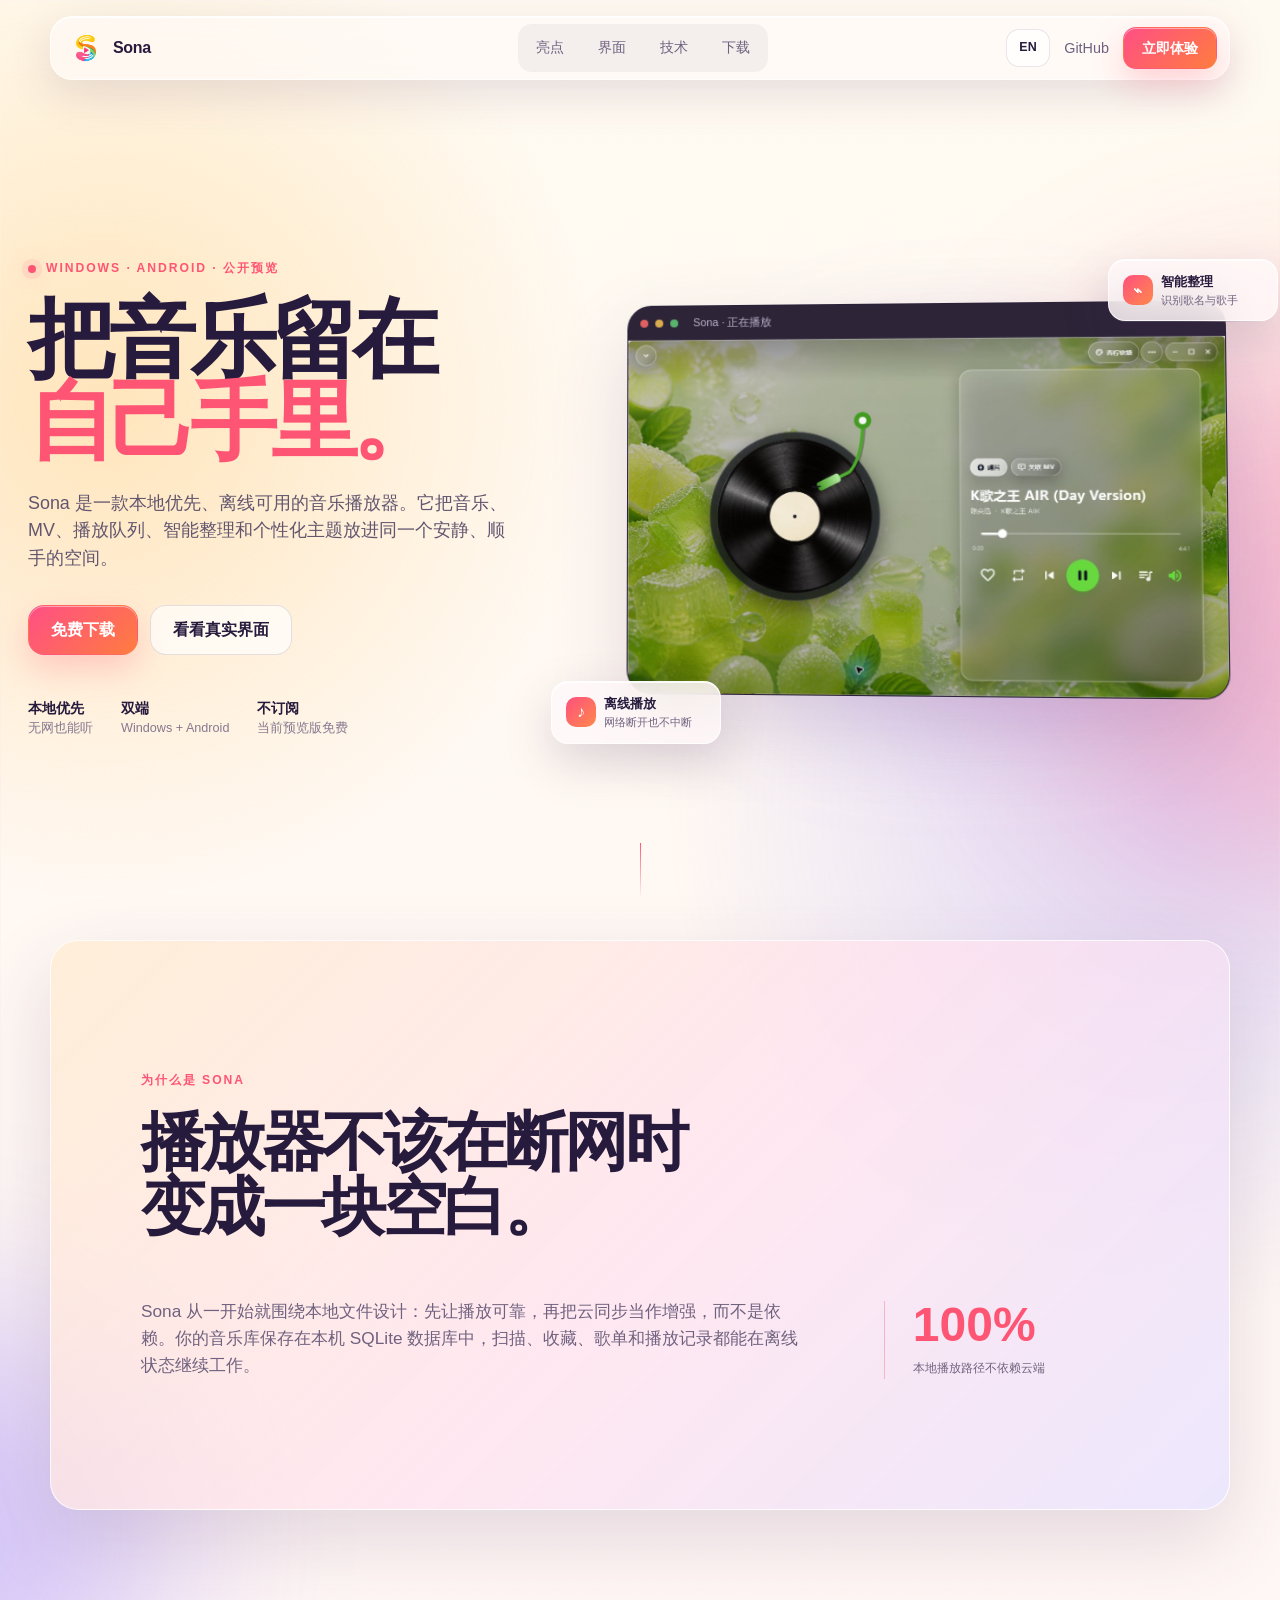
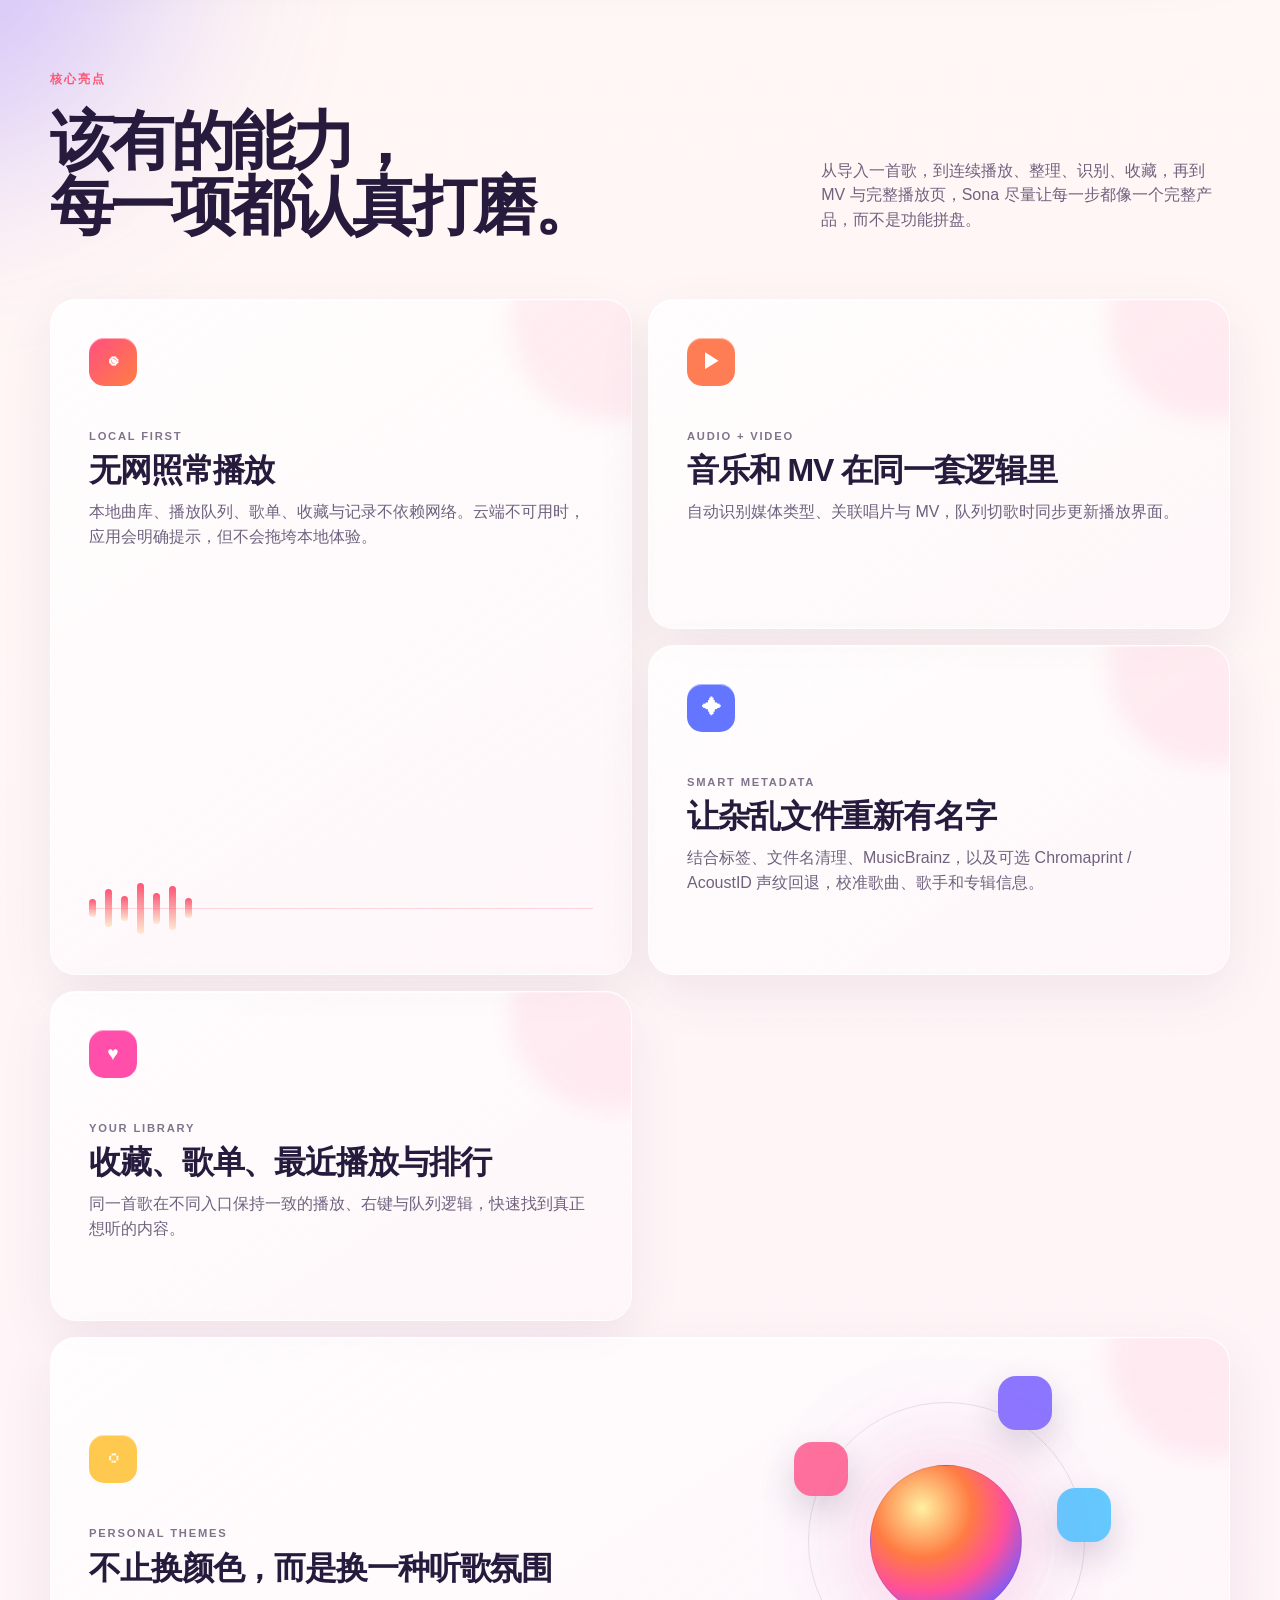
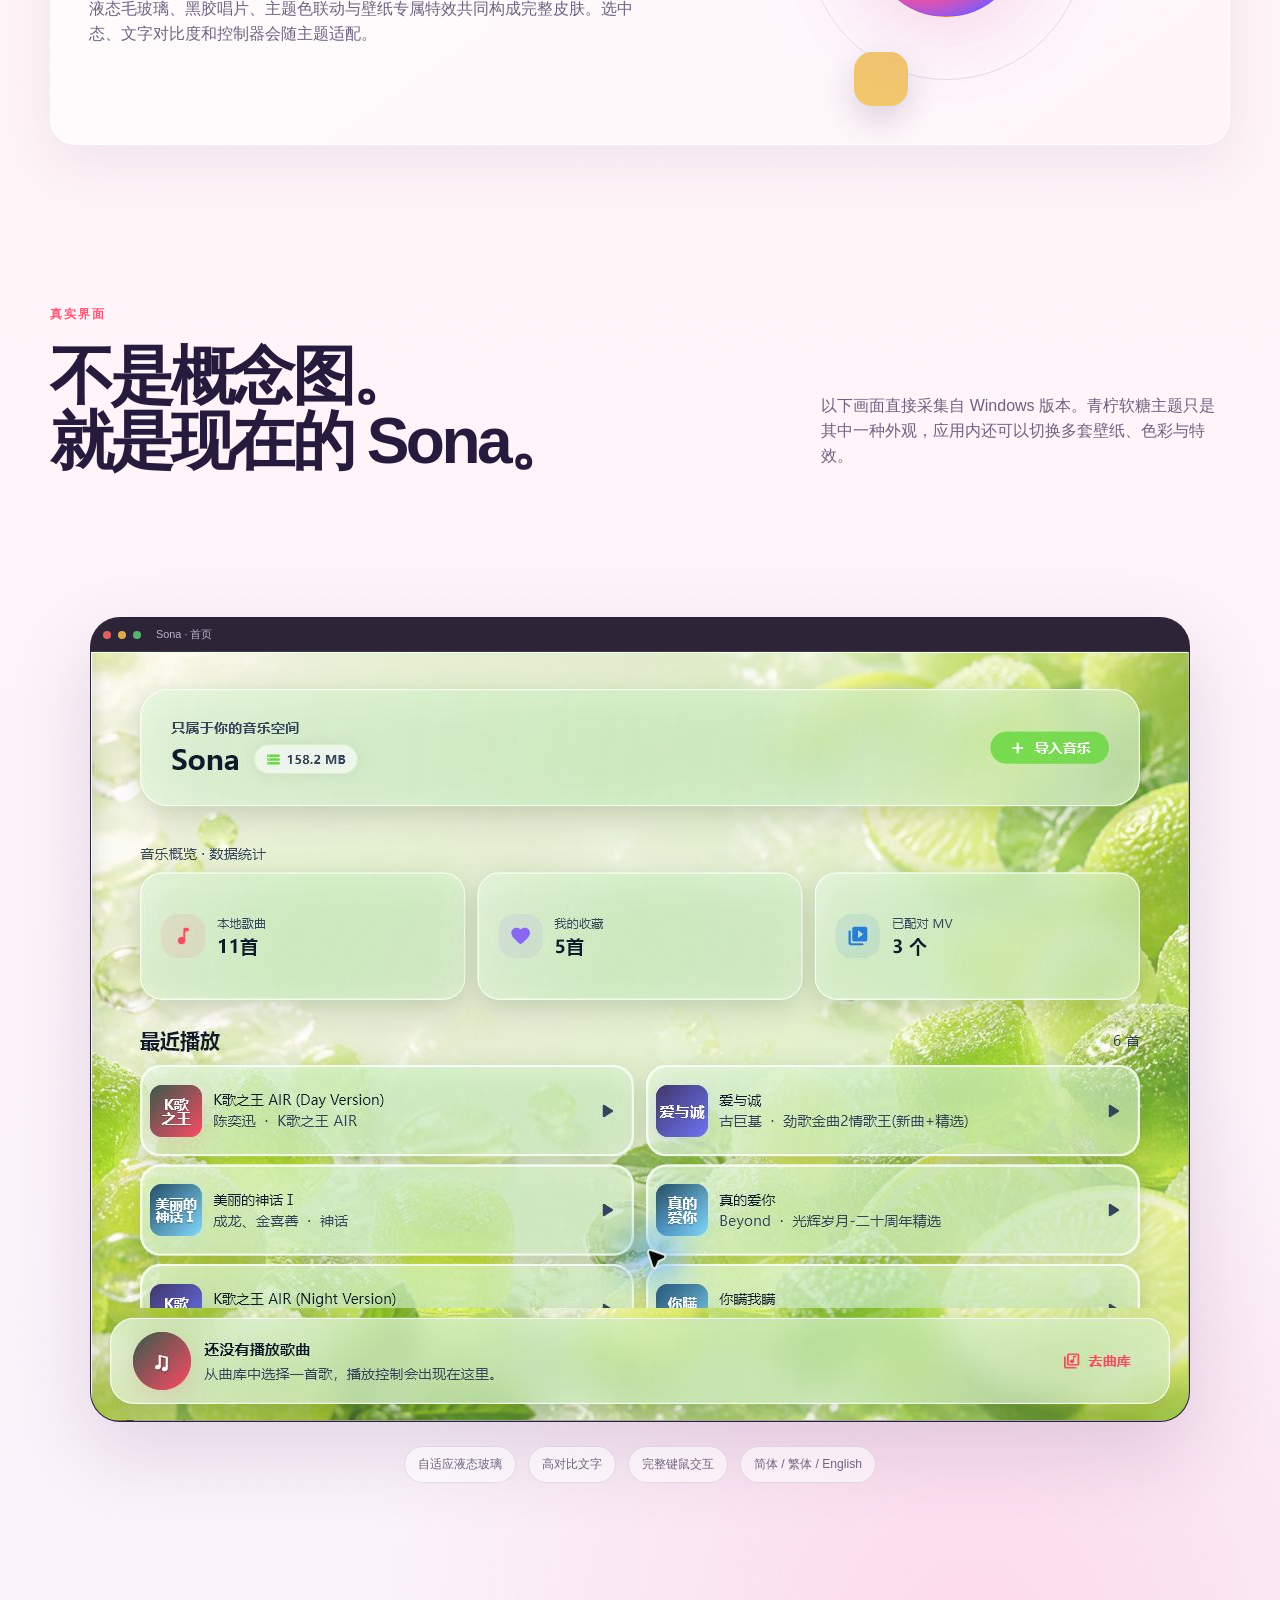
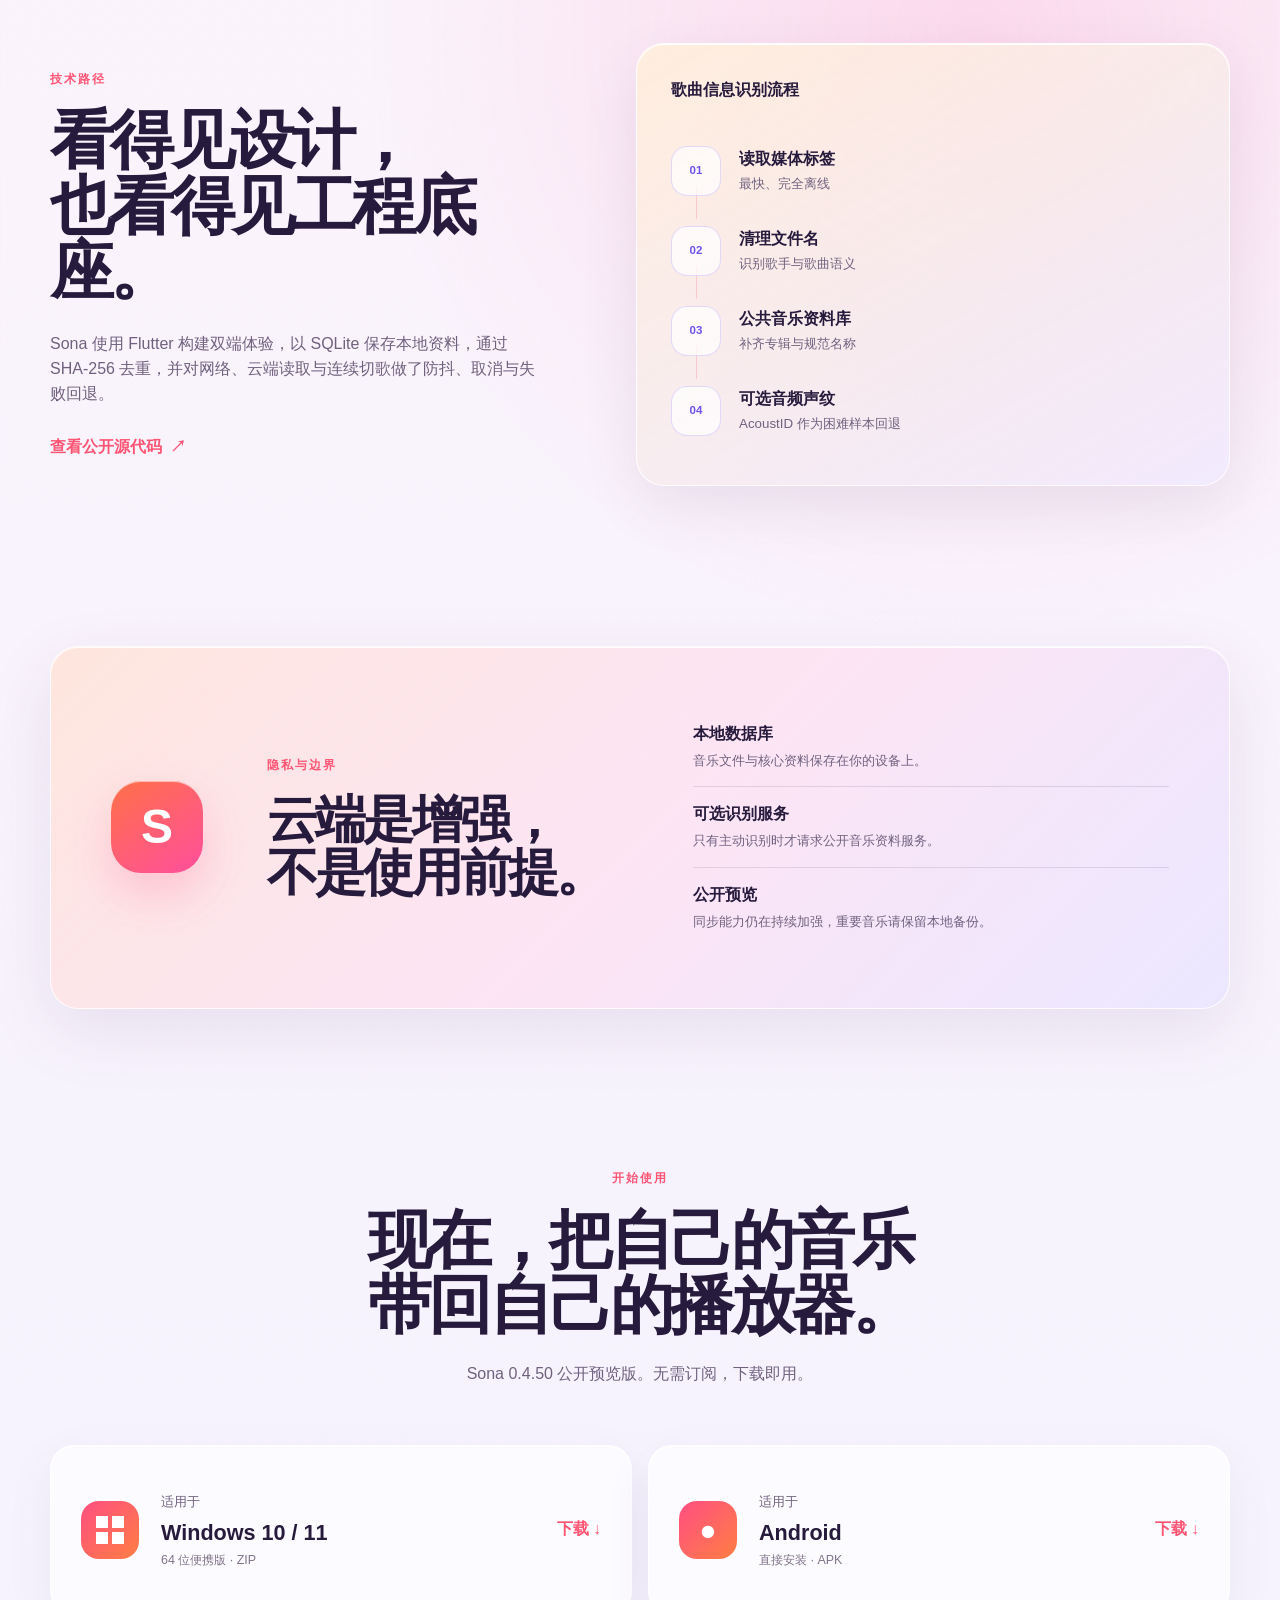
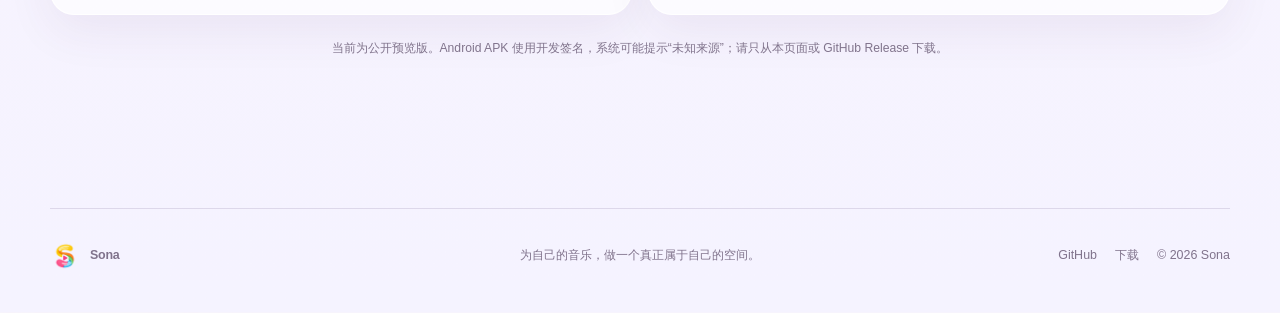
==== docs/index.html @ 79149ba0 "Add localized website screenshots" ====
<!doctype html>
<html lang="zh-CN">
<head>
  <meta charset="utf-8">
  <meta name="viewport" content="width=device-width, initial-scale=1">
  <meta name="theme-color" content="#fff7ee">
  <meta name="description" content="Sona 是一款本地优先、离线可用的 Windows 与 Android 音乐播放器，支持 MV、智能元数据整理、液态玻璃主题与跨设备同步基础。">
  <meta property="og:title" content="Sona — 把音乐留在自己手里">
  <meta property="og:description" content="本地优先、离线可用，兼顾音乐、MV、智能整理与个性化主题。">
  <meta property="og:type" content="website">
  <meta property="og:image" content="site/assets/og-background.png">
  <meta name="twitter:card" content="summary_large_image">
  <title>Sona — 本地优先的音乐播放器</title>
  <link rel="icon" href="site/assets/sona-mark.png">
  <link rel="stylesheet" href="site/styles.css?v=0.4.50.3">
</head>
<body>
  <a class="skip-link" href="#main">跳到正文</a>
  <div class="ambient ambient-one" aria-hidden="true"></div>
  <div class="ambient ambient-two" aria-hidden="true"></div>

  <header class="site-header" data-header>
    <a class="brand" href="#top" aria-label="Sona 首页">
      <img src="site/assets/sona-mark.png" alt="" width="34" height="34">
      <span>Sona</span>
    </a>
    <nav class="desktop-nav" aria-label="主导航">
      <a href="#features">亮点</a>
      <a href="#experience">界面</a>
      <a href="#technology">技术</a>
      <a href="#download">下载</a>
    </nav>
    <div class="header-actions">
      <button class="language-toggle" type="button" data-language-toggle aria-label="Switch to English" title="Switch to English">EN</button>
      <a class="text-link" href="https://github.com/Owl-Lee/Sona-Player" target="_blank" rel="noreferrer">GitHub</a>
      <a class="button button-small button-primary" href="#download">立即体验</a>
    </div>
  </header>

  <main id="main">
    <section class="hero" id="top">
      <div class="hero-copy reveal">
        <p class="eyebrow"><span></span> Windows · Android · 公开预览</p>
        <h1>把音乐留在<br><em>自己手里。</em></h1>
        <p class="hero-lead">Sona 是一款本地优先、离线可用的音乐播放器。它把音乐、MV、播放队列、智能整理和个性化主题放进同一个安静、顺手的空间。</p>
        <div class="hero-actions">
          <a class="button button-primary" href="#download">免费下载</a>
          <a class="button button-ghost" href="#experience">看看真实界面</a>
        </div>
        <div class="hero-proof" aria-label="产品特性摘要">
          <span><b>本地优先</b> 无网也能听</span>
          <span><b>双端</b> Windows + Android</span>
          <span><b>不订阅</b> 当前预览版免费</span>
        </div>
      </div>

      <div class="hero-visual reveal" data-delay="1">
        <div class="hero-glow" aria-hidden="true"></div>
        <figure class="app-frame app-frame-hero">
          <div class="window-bar" aria-hidden="true">
            <span class="traffic red"></span><span class="traffic amber"></span><span class="traffic green"></span>
            <span class="window-title">Sona · 正在播放</span>
          </div>
          <img data-hero-image src="site/assets/screenshots/player.png" alt="Sona 的沉浸式黑胶播放页，使用青柠软糖主题" width="1346" height="813">
        </figure>
        <div class="floating-note note-one"><span>♪</span><b>离线播放</b><small>网络断开也不中断</small></div>
        <div class="floating-note note-two"><span>⌁</span><b>智能整理</b><small>识别歌名与歌手</small></div>
      </div>
    </section>

    <section class="manifesto section-shell reveal">
      <p class="section-kicker">为什么是 Sona</p>
      <h2>播放器不该在断网时<br>变成一块空白。</h2>
      <div class="manifesto-grid">
        <p>Sona 从一开始就围绕本地文件设计：先让播放可靠，再把云同步当作增强，而不是依赖。你的音乐库保存在本机 SQLite 数据库中，扫描、收藏、歌单和播放记录都能在离线状态继续工作。</p>
        <div class="manifesto-stat"><strong>100%</strong><span>本地播放路径不依赖云端</span></div>
      </div>
    </section>

    <section class="features section-shell" id="features">
      <div class="section-heading reveal">
        <div><p class="section-kicker">核心亮点</p><h2>该有的能力，<br>每一项都认真打磨。</h2></div>
        <p>从导入一首歌，到连续播放、整理、识别、收藏，再到 MV 与完整播放页，Sona 尽量让每一步都像一个完整产品，而不是功能拼盘。</p>
      </div>
      <div class="feature-grid">
        <article class="feature-card feature-card-large reveal">
          <div class="feature-icon">◉</div>
          <p class="feature-label">LOCAL FIRST</p>
          <h3>无网照常播放</h3>
          <p>本地曲库、播放队列、歌单、收藏与记录不依赖网络。云端不可用时，应用会明确提示，但不会拖垮本地体验。</p>
          <div class="signal" aria-hidden="true"><i></i><i></i><i></i><i></i><i></i><i></i><i></i></div>
        </article>
        <article class="feature-card reveal" data-delay="1">
          <div class="feature-icon accent">▶</div>
          <p class="feature-label">AUDIO + VIDEO</p>
          <h3>音乐和 MV 在同一套逻辑里</h3>
          <p>自动识别媒体类型、关联唱片与 MV，队列切歌时同步更新播放界面。</p>
        </article>
        <article class="feature-card reveal" data-delay="2">
          <div class="feature-icon blue">✦</div>
          <p class="feature-label">SMART METADATA</p>
          <h3>让杂乱文件重新有名字</h3>
          <p>结合标签、文件名清理、MusicBrainz，以及可选 Chromaprint / AcoustID 声纹回退，校准歌曲、歌手和专辑信息。</p>
        </article>
        <article class="feature-card reveal">
          <div class="feature-icon pink">♥</div>
          <p class="feature-label">YOUR LIBRARY</p>
          <h3>收藏、歌单、最近播放与排行</h3>
          <p>同一首歌在不同入口保持一致的播放、右键与队列逻辑，快速找到真正想听的内容。</p>
        </article>
        <article class="feature-card feature-card-wide reveal" data-delay="1">
          <div>
            <div class="feature-icon warm">◌</div>
            <p class="feature-label">PERSONAL THEMES</p>
            <h3>不止换颜色，而是换一种听歌氛围</h3>
            <p>液态毛玻璃、黑胶唱片、主题色联动与壁纸专属特效共同构成完整皮肤。选中态、文字对比度和控制器会随主题适配。</p>
          </div>
          <div class="theme-orbits" aria-hidden="true"><i></i><i></i><i></i><i></i></div>
        </article>
      </div>
    </section>

    <section class="experience section-shell" id="experience">
      <div class="section-heading reveal">
        <div><p class="section-kicker">真实界面</p><h2>不是概念图。<br>就是现在的 Sona。</h2></div>
        <p>以下画面直接采集自 Windows 版本。青柠软糖主题只是其中一种外观，应用内还可以切换多套壁纸、色彩与特效。</p>
      </div>
      <div class="showcase-tabs reveal" role="tablist" aria-label="产品界面预览">
        <button class="showcase-tab active" type="button" role="tab" aria-selected="true" data-shot="home">首页</button>
        <button class="showcase-tab" type="button" role="tab" aria-selected="false" data-shot="library">本地曲库</button>
        <button class="showcase-tab" type="button" role="tab" aria-selected="false" data-shot="settings">设置</button>
      </div>
      <figure class="app-frame showcase-frame reveal">
        <div class="window-bar" aria-hidden="true"><span class="traffic red"></span><span class="traffic amber"></span><span class="traffic green"></span><span class="window-title" data-shot-title>Sona · 首页</span></div>
        <img data-showcase-image src="site/assets/screenshots/home.png" alt="Sona 首页真实截图" width="1098" height="769">
      </figure>
      <div class="experience-notes reveal">
        <span>自适应液态玻璃</span><span>高对比文字</span><span>完整键鼠交互</span><span>简体 / 繁体 / English</span>
      </div>
    </section>

    <section class="technology section-shell" id="technology">
      <div class="technology-copy reveal">
        <p class="section-kicker">技术路径</p>
        <h2>看得见设计，<br>也看得见工程底座。</h2>
        <p>Sona 使用 Flutter 构建双端体验，以 SQLite 保存本地资料，通过 SHA-256 去重，并对网络、云端读取与连续切歌做了防抖、取消与失败回退。</p>
        <a class="inline-link" href="https://github.com/Owl-Lee/Sona-Player" target="_blank" rel="noreferrer">查看公开源代码 <span>↗</span></a>
      </div>
      <div class="pipeline reveal" data-delay="1" aria-label="歌曲智能识别流程">
        <p class="pipeline-title">歌曲信息识别流程</p>
        <ol>
          <li><span>01</span><div><b>读取媒体标签</b><small>最快、完全离线</small></div></li>
          <li><span>02</span><div><b>清理文件名</b><small>识别歌手与歌曲语义</small></div></li>
          <li><span>03</span><div><b>公共音乐资料库</b><small>补齐专辑与规范名称</small></div></li>
          <li><span>04</span><div><b>可选音频声纹</b><small>AcoustID 作为困难样本回退</small></div></li>
        </ol>
      </div>
    </section>

    <section class="privacy section-shell reveal">
      <div class="privacy-mark">S</div>
      <div><p class="section-kicker">隐私与边界</p><h2>云端是增强，<br>不是使用前提。</h2></div>
      <div class="privacy-list">
        <p><b>本地数据库</b><span>音乐文件与核心资料保存在你的设备上。</span></p>
        <p><b>可选识别服务</b><span>只有主动识别时才请求公开音乐资料服务。</span></p>
        <p><b>公开预览</b><span>同步能力仍在持续加强，重要音乐请保留本地备份。</span></p>
      </div>
    </section>

    <section class="download section-shell" id="download">
      <div class="download-heading reveal">
        <p class="section-kicker">开始使用</p>
        <h2>现在，把自己的音乐<br>带回自己的播放器。</h2>
        <p>Sona 0.4.50 公开预览版。无需订阅，下载即用。</p>
      </div>
      <div class="download-grid">
        <a class="download-card reveal" href="https://github.com/Owl-Lee/Sona-Player/releases/latest/download/Sona-Windows-x64.zip">
          <span class="platform-icon windows" aria-hidden="true"><i></i><i></i><i></i><i></i></span>
          <div><small>适用于</small><h3>Windows 10 / 11</h3><p>64 位便携版 · ZIP</p></div>
          <b>下载 <span>↓</span></b>
        </a>
        <a class="download-card reveal" data-delay="1" href="https://github.com/Owl-Lee/Sona-Player/releases/latest/download/Sona-Android.apk">
          <span class="platform-icon android" aria-hidden="true">●</span>
          <div><small>适用于</small><h3>Android</h3><p>直接安装 · APK</p></div>
          <b>下载 <span>↓</span></b>
        </a>
      </div>
      <p class="release-note reveal">当前为公开预览版。Android APK 使用开发签名，系统可能提示“未知来源”；请只从本页面或 GitHub Release 下载。</p>
    </section>
  </main>

  <footer class="site-footer">
    <a class="brand" href="#top"><img src="site/assets/sona-mark.png" alt="" width="30" height="30"><span>Sona</span></a>
    <p>为自己的音乐，做一个真正属于自己的空间。</p>
    <div><a href="https://github.com/Owl-Lee/Sona-Player" target="_blank" rel="noreferrer">GitHub</a><a href="#download">下载</a><span>© <span data-year></span> Sona</span></div>
  </footer>

  <script src="site/app.js?v=0.4.50.3" defer></script>
</body>
</html>
---- docs/site/styles.css ----
:root {
  color-scheme: dark;
  --bg: #0d100c;
  --surface: rgba(32, 38, 29, .68);
  --surface-solid: #171b15;
  --line: rgba(236, 255, 226, .13);
  --text: #f5f8ef;
  --muted: #aeb8aa;
  --accent: #9de94e;
  --accent-strong: #75d72d;
  --accent-soft: rgba(157, 233, 78, .14);
  --blue: #69c7ff;
  --pink: #ff719d;
  --warm: #f2c86e;
  --radius: 28px;
  --shadow: 0 30px 80px rgba(0, 0, 0, .34);
}

* { box-sizing: border-box; }
html { scroll-behavior: smooth; }
body {
  margin: 0;
  min-width: 320px;
  overflow-x: hidden;
  background:
    radial-gradient(circle at 50% -20%, rgba(146, 195, 86, .13), transparent 34rem),
    linear-gradient(180deg, #10130f 0%, var(--bg) 68%, #0a0c09 100%);
  color: var(--text);
  font-family: Inter, "SF Pro Display", "SF Pro Text", "Segoe UI Variable", "Microsoft YaHei UI", sans-serif;
  font-size: 16px;
  line-height: 1.55;
  text-rendering: optimizeLegibility;
  -webkit-font-smoothing: antialiased;
}

a { color: inherit; text-decoration: none; }
button { font: inherit; }
img { display: block; max-width: 100%; height: auto; }
.skip-link { position: fixed; top: -5rem; left: 1rem; z-index: 100; padding: .8rem 1rem; border-radius: 12px; background: var(--accent); color: #10150b; }
.skip-link:focus { top: 1rem; }
.ambient { position: fixed; z-index: -1; border-radius: 999px; filter: blur(100px); opacity: .28; pointer-events: none; }
.ambient-one { width: 34rem; height: 34rem; top: 20rem; right: -18rem; background: #6aa73e; }
.ambient-two { width: 28rem; height: 28rem; top: 82rem; left: -18rem; background: #39582e; }

.site-header {
  position: fixed;
  z-index: 50;
  top: 16px;
  left: 50%;
  width: min(1180px, calc(100% - 32px));
  height: 64px;
  padding: 0 12px 0 18px;
  display: grid;
  grid-template-columns: 1fr auto 1fr;
  align-items: center;
  border: 1px solid rgba(255,255,255,.1);
  border-radius: 22px;
  background: rgba(18, 22, 16, .68);
  box-shadow: 0 12px 40px rgba(0,0,0,.25);
  backdrop-filter: blur(22px) saturate(135%);
  transform: translateX(-50%);
  transition: background .25s ease, border-color .25s ease;
}
.site-header.scrolled { background: rgba(13, 16, 12, .88); border-color: rgba(157,233,78,.16); }
.brand { display: inline-flex; align-items: center; gap: 10px; width: fit-content; font-weight: 780; letter-spacing: -.02em; }
.brand img { object-fit: contain; }
.desktop-nav { display: flex; align-items: center; gap: 8px; padding: 5px; border-radius: 14px; background: rgba(255,255,255,.035); }
.desktop-nav a { padding: 8px 13px; border-radius: 10px; color: var(--muted); font-size: .88rem; transition: color .2s ease, background .2s ease; }
.desktop-nav a:hover { color: var(--text); background: rgba(255,255,255,.06); }
.header-actions { display: flex; justify-content: flex-end; align-items: center; gap: 14px; }
.text-link { color: var(--muted); font-size: .9rem; }
.text-link:hover { color: var(--text); }

.button { display: inline-flex; align-items: center; justify-content: center; min-height: 50px; padding: 0 22px; border: 1px solid transparent; border-radius: 16px; font-weight: 720; transition: transform .2s ease, box-shadow .2s ease, background .2s ease; }
.button:hover { transform: translateY(-2px); }
.button-small { min-height: 42px; padding: 0 18px; border-radius: 13px; font-size: .9rem; }
.button-primary { color: #11160c; background: linear-gradient(135deg, #b8f672, var(--accent-strong)); box-shadow: 0 12px 32px rgba(117, 215, 45, .18), inset 0 1px rgba(255,255,255,.5); }
.button-primary:hover { box-shadow: 0 16px 42px rgba(117, 215, 45, .26), inset 0 1px rgba(255,255,255,.5); }
.button-ghost { border-color: var(--line); background: rgba(255,255,255,.04); color: var(--text); }

.hero { min-height: 940px; padding: 168px max(28px, calc((100vw - 1240px) / 2)) 110px; display: grid; grid-template-columns: .84fr 1.16fr; gap: clamp(40px, 6vw, 90px); align-items: center; position: relative; }
.hero::after { content: ""; position: absolute; left: 50%; bottom: 42px; width: 1px; height: 55px; background: linear-gradient(var(--accent), transparent); }
.eyebrow, .section-kicker { margin: 0 0 20px; color: var(--accent); font-size: .76rem; font-weight: 780; letter-spacing: .16em; text-transform: uppercase; }
.eyebrow { display: flex; align-items: center; gap: 10px; }
.eyebrow span { width: 8px; height: 8px; border-radius: 50%; background: var(--accent); box-shadow: 0 0 0 6px rgba(157,233,78,.09), 0 0 24px var(--accent); }
h1, h2, h3, p { margin-top: 0; }
h1 { margin-bottom: 28px; font-size: clamp(3.8rem, 6.8vw, 6.7rem); line-height: .94; letter-spacing: -.068em; font-weight: 820; }
h1 em { color: var(--accent); font-style: normal; }
.hero-lead { max-width: 610px; margin-bottom: 32px; color: #c3cbc0; font-size: clamp(1.05rem, 1.4vw, 1.22rem); }
.hero-actions { display: flex; flex-wrap: wrap; gap: 12px; }
.hero-proof { margin-top: 42px; display: flex; flex-wrap: wrap; gap: 18px 28px; color: #899284; font-size: .79rem; }
.hero-proof span { display: flex; flex-direction: column; }
.hero-proof b { color: #dfe7da; font-size: .9rem; }
.hero-visual { position: relative; min-width: 0; }
.hero-glow { position: absolute; inset: 10% -8% -8% 10%; background: radial-gradient(circle, rgba(142,223,70,.32), transparent 58%); filter: blur(50px); }
.app-frame { overflow: hidden; position: relative; border: 1px solid rgba(255,255,255,.18); border-radius: 24px; background: #171b15; box-shadow: var(--shadow), inset 0 1px rgba(255,255,255,.12); }
.app-frame-hero { transform: perspective(1400px) rotateY(-4deg) rotateX(2deg); transform-origin: center left; }
.window-bar { height: 34px; padding: 0 12px; display: flex; align-items: center; gap: 7px; background: rgba(16,20,15,.96); border-bottom: 1px solid rgba(255,255,255,.06); }
.traffic { width: 8px; height: 8px; border-radius: 50%; opacity: .85; }
.traffic.red { background: #ff6d69; }.traffic.amber { background: #f7c453; }.traffic.green { background: #61cd78; }
.window-title { margin-left: 8px; color: #7f887a; font-size: .68rem; }
.app-frame-hero img { width: 100%; height: auto; object-fit: contain; }
.floating-note { position: absolute; display: grid; grid-template-columns: 38px 1fr; align-items: center; min-width: 170px; padding: 12px 14px; border: 1px solid rgba(255,255,255,.18); border-radius: 17px; background: rgba(35,42,31,.75); box-shadow: 0 18px 42px rgba(0,0,0,.3); backdrop-filter: blur(20px); }
.floating-note span { grid-row: 1 / 3; display: grid; place-items: center; width: 30px; height: 30px; border-radius: 10px; color: #1a2113; background: var(--accent); font-weight: 900; }
.floating-note b { font-size: .8rem; }.floating-note small { color: var(--muted); font-size: .68rem; }
.note-one { left: -36px; bottom: -34px; }.note-two { right: -26px; top: -30px; }

.section-shell { width: min(1180px, calc(100% - 40px)); margin: 0 auto; }
.manifesto { padding: 130px 90px; border: 1px solid var(--line); border-radius: var(--radius); background: linear-gradient(135deg, rgba(157,233,78,.085), rgba(255,255,255,.02)); box-shadow: var(--shadow); }
.manifesto h2, .section-heading h2, .technology h2, .privacy h2, .download h2 { margin-bottom: 0; font-size: clamp(2.5rem, 5vw, 4.6rem); line-height: 1.02; letter-spacing: -.055em; }
.manifesto-grid { margin-top: 58px; display: grid; grid-template-columns: 1.45fr .55fr; gap: 70px; align-items: end; }
.manifesto-grid > p { margin-bottom: 0; color: var(--muted); font-size: 1.08rem; }
.manifesto-stat { padding-left: 28px; border-left: 1px solid rgba(157,233,78,.35); }
.manifesto-stat strong { display: block; color: var(--accent); font-size: 3rem; line-height: 1; }.manifesto-stat span { display: block; margin-top: 10px; color: var(--muted); font-size: .78rem; }

.features, .experience, .technology, .download { padding-top: 160px; }
.section-heading { display: grid; grid-template-columns: 1.25fr .75fr; gap: 90px; align-items: end; margin-bottom: 60px; }
.section-heading > p { max-width: 500px; margin-bottom: 6px; color: var(--muted); }
.feature-grid { display: grid; grid-template-columns: repeat(2, 1fr); gap: 16px; }
.feature-card { position: relative; min-height: 330px; padding: 38px; overflow: hidden; border: 1px solid var(--line); border-radius: 26px; background: linear-gradient(145deg, rgba(255,255,255,.055), rgba(255,255,255,.015)); }
.feature-card::before { content: ""; position: absolute; width: 200px; height: 200px; right: -80px; top: -80px; border-radius: 50%; background: rgba(157,233,78,.05); filter: blur(10px); }
.feature-card:hover { border-color: rgba(157,233,78,.28); background: linear-gradient(145deg, rgba(157,233,78,.075), rgba(255,255,255,.018)); }
.feature-card-large { min-height: 390px; grid-row: span 2; }
.feature-card-wide { min-height: 300px; grid-column: 1 / -1; display: grid; grid-template-columns: 1fr .8fr; align-items: center; }
.feature-icon { display: grid; place-items: center; width: 48px; height: 48px; margin-bottom: 42px; border-radius: 15px; background: var(--accent); color: #17200e; font-size: 1.2rem; font-weight: 900; box-shadow: inset 0 1px rgba(255,255,255,.48); }
.feature-icon.accent { background: #ff7d55; }.feature-icon.blue { background: var(--blue); }.feature-icon.pink { background: var(--pink); }.feature-icon.warm { background: var(--warm); }
.feature-label { margin-bottom: 8px; color: #7f897a; font-size: .7rem; font-weight: 750; letter-spacing: .16em; }
.feature-card h3 { margin-bottom: 12px; font-size: clamp(1.55rem, 2.5vw, 2.2rem); line-height: 1.08; letter-spacing: -.035em; }
.feature-card > p:last-of-type, .feature-card > div > p:last-of-type { max-width: 560px; margin-bottom: 0; color: var(--muted); }
.signal { position: absolute; left: 38px; right: 38px; bottom: 35px; height: 62px; display: flex; align-items: center; gap: 9px; }
.signal::before { content: ""; position: absolute; left: 0; right: 0; height: 1px; background: rgba(157,233,78,.2); }
.signal i { z-index: 1; width: 7px; height: 18px; border-radius: 9px; background: linear-gradient(var(--accent), rgba(157,233,78,.18)); animation: wave 1.4s ease-in-out infinite alternate; }
.signal i:nth-child(2) { height: 38px; animation-delay: -.4s; }.signal i:nth-child(3) { height: 25px; animation-delay: -.8s; }.signal i:nth-child(4) { height: 51px; animation-delay: -.2s; }.signal i:nth-child(5) { height: 31px; animation-delay: -.7s; }.signal i:nth-child(6) { height: 44px; animation-delay: -.5s; }.signal i:nth-child(7) { height: 20px; animation-delay: -.9s; }
@keyframes wave { to { transform: scaleY(.48); opacity: .58; } }
.theme-orbits { position: relative; width: min(330px, 80%); aspect-ratio: 1; justify-self: center; }
.theme-orbits::before, .theme-orbits::after { content: ""; position: absolute; inset: 8%; border: 1px solid rgba(255,255,255,.12); border-radius: 50%; }
.theme-orbits::after { inset: 27%; background: radial-gradient(circle at 38% 32%, #dcffa7, #75d72d 35%, #172610 72%); box-shadow: 0 0 90px rgba(117,215,45,.26); }
.theme-orbits i { position: absolute; width: 54px; height: 54px; border-radius: 18px; background: #ff765b; box-shadow: 0 12px 30px rgba(0,0,0,.28); }
.theme-orbits i:nth-child(1) { left: 4%; top: 20%; background: #ff719d; }.theme-orbits i:nth-child(2) { right: 0; top: 34%; background: #65caff; }.theme-orbits i:nth-child(3) { left: 22%; bottom: 0; background: #f2c86e; }.theme-orbits i:nth-child(4) { right: 18%; top: 0; background: #8e77ff; }

.showcase-tabs { width: fit-content; margin: 0 auto 24px; padding: 6px; display: flex; gap: 4px; border: 1px solid var(--line); border-radius: 16px; background: rgba(255,255,255,.035); }
.showcase-tab { padding: 10px 18px; border: 0; border-radius: 11px; background: transparent; color: var(--muted); cursor: pointer; }
.showcase-tab.active { background: var(--accent); color: #17200e; font-weight: 760; box-shadow: inset 0 1px rgba(255,255,255,.5); }
.showcase-frame { border-radius: 30px; }
.showcase-frame img { width: 100%; height: auto; object-fit: contain; transition: opacity .22s ease, transform .22s ease; }
.showcase-frame img.switching { opacity: .15; transform: scale(.995); }
.experience-notes { display: flex; justify-content: center; flex-wrap: wrap; gap: 12px; margin-top: 24px; }
.experience-notes span { padding: 8px 13px; border: 1px solid var(--line); border-radius: 99px; color: var(--muted); font-size: .76rem; }

.technology { display: grid; grid-template-columns: .9fr 1.1fr; gap: 100px; align-items: center; }
.technology-copy > p:not(.section-kicker) { max-width: 540px; margin: 28px 0; color: var(--muted); }
.inline-link { display: inline-flex; gap: 8px; color: var(--accent); font-weight: 720; }
.inline-link span { transition: transform .2s ease; }.inline-link:hover span { transform: translate(3px,-3px); }
.pipeline { padding: 34px; border: 1px solid var(--line); border-radius: var(--radius); background: linear-gradient(150deg, rgba(157,233,78,.1), rgba(255,255,255,.018)); }
.pipeline-title { color: #d9e2d5; font-weight: 760; }
.pipeline ol { margin: 28px 0 0; padding: 0; list-style: none; }
.pipeline li { position: relative; display: grid; grid-template-columns: 52px 1fr; gap: 16px; align-items: center; padding: 15px 0; }
.pipeline li:not(:last-child)::after { content: ""; position: absolute; left: 25px; top: 55px; bottom: -8px; width: 1px; background: rgba(157,233,78,.22); }
.pipeline li > span { z-index: 1; display: grid; place-items: center; width: 50px; height: 50px; border: 1px solid rgba(157,233,78,.28); border-radius: 16px; background: #182016; color: var(--accent); font-size: .72rem; font-weight: 760; }
.pipeline b, .pipeline small { display: block; }.pipeline small { margin-top: 3px; color: var(--muted); }

.privacy { margin-top: 160px; padding: 60px; display: grid; grid-template-columns: 110px .8fr 1fr; gap: 46px; align-items: center; border: 1px solid rgba(157,233,78,.25); border-radius: var(--radius); background: var(--accent-soft); }
.privacy-mark { display: grid; place-items: center; width: 92px; height: 92px; border-radius: 30px; background: var(--accent); color: #12190e; font-size: 3rem; font-weight: 900; box-shadow: 0 20px 45px rgba(86,165,27,.2), inset 0 1px rgba(255,255,255,.55); }
.privacy h2 { font-size: clamp(2.2rem,4vw,3.5rem); }.privacy-list p { margin: 0; padding: 15px 0; border-bottom: 1px solid var(--line); }.privacy-list p:last-child { border-bottom: 0; }
.privacy-list b, .privacy-list span { display: block; }.privacy-list span { margin-top: 4px; color: var(--muted); font-size: .84rem; }

.download { padding-bottom: 150px; text-align: center; }
.download-heading { max-width: 820px; margin: 0 auto 58px; }
.download-heading > p:last-child { margin-top: 24px; color: var(--muted); }
.download-grid { display: grid; grid-template-columns: repeat(2, 1fr); gap: 16px; }
.download-card { min-height: 170px; padding: 30px; display: grid; grid-template-columns: 58px 1fr auto; gap: 22px; align-items: center; text-align: left; border: 1px solid var(--line); border-radius: 24px; background: rgba(255,255,255,.035); transition: border-color .2s ease, background .2s ease, transform .2s ease; }
.download-card:hover { transform: translateY(-4px); border-color: rgba(157,233,78,.35); background: rgba(157,233,78,.08); }
.download-card small { color: var(--muted); }.download-card h3 { margin: 2px 0; font-size: 1.35rem; }.download-card p { margin: 0; color: #7f897a; font-size: .78rem; }.download-card > b { color: var(--accent); }
.platform-icon { display: grid; place-items: center; width: 58px; height: 58px; border-radius: 18px; background: var(--accent); color: #19210f; }
.platform-icon.windows { grid-template-columns: 1fr 1fr; gap: 3px; padding: 15px; }.platform-icon.windows i { width: 12px; height: 12px; background: #18210f; }
.platform-icon.android { font-size: 1.8rem; }
.release-note { max-width: 720px; margin: 24px auto 0; color: #727b6f; font-size: .76rem; }

.site-footer { width: min(1180px, calc(100% - 40px)); margin: 0 auto; padding: 32px 0 42px; display: grid; grid-template-columns: 1fr auto 1fr; gap: 24px; align-items: center; border-top: 1px solid var(--line); color: #778074; font-size: .78rem; }
.site-footer p { margin: 0; }.site-footer > div { display: flex; justify-content: flex-end; gap: 18px; }.site-footer a:hover { color: var(--text); }

.reveal { opacity: 0; transform: translateY(24px); transition: opacity .7s ease, transform .7s cubic-bezier(.2,.7,.2,1); }
.reveal[data-delay="1"] { transition-delay: .1s; }.reveal[data-delay="2"] { transition-delay: .2s; }
.reveal.visible { opacity: 1; transform: translateY(0); }

@media (max-width: 1000px) {
  .hero { min-height: auto; grid-template-columns: 1fr; padding-top: 145px; }
  .hero-copy { max-width: 760px; }
  .hero-visual { width: 92%; margin: 20px auto 0; }
  .manifesto { padding: 80px 56px; }
  .technology { gap: 52px; }
  .privacy { grid-template-columns: 90px 1fr; }.privacy-list { grid-column: 1 / -1; }
}

@media (max-width: 760px) {
  .site-header { top: 8px; width: calc(100% - 16px); grid-template-columns: 1fr auto; }
  .desktop-nav, .text-link { display: none; }
  .hero { padding: 126px 20px 100px; gap: 62px; }
  h1 { font-size: clamp(3.2rem, 17vw, 5.2rem); }
  .hero-proof { gap: 14px; }
  .hero-visual { width: 100%; }.note-one { left: 4px; bottom: -48px; }.note-two { display: none; }
  .section-shell { width: min(100% - 24px, 1180px); }
  .manifesto { padding: 56px 26px; }.manifesto-grid, .section-heading, .technology { grid-template-columns: 1fr; gap: 30px; }
  .features, .experience, .technology, .download { padding-top: 110px; }
  .feature-grid { grid-template-columns: 1fr; }.feature-card-large { grid-row: auto; }.feature-card-wide { grid-column: auto; grid-template-columns: 1fr; }.theme-orbits { width: 240px; margin-top: 30px; }
  .showcase-tab { padding: 8px 12px; font-size: .82rem; }.showcase-frame { border-radius: 20px; }
  .privacy { margin-top: 110px; padding: 32px 24px; grid-template-columns: 62px 1fr; gap: 22px; }.privacy-mark { width: 58px; height: 58px; border-radius: 19px; font-size: 1.7rem; }
  .download-grid { grid-template-columns: 1fr; }.download-card { grid-template-columns: 50px 1fr; min-height: 145px; padding: 24px; }.download-card > b { grid-column: 2; }.platform-icon { width: 50px; height: 50px; }
  .site-footer { grid-template-columns: 1fr; text-align: center; }.site-footer .brand { margin: auto; }.site-footer > div { justify-content: center; flex-wrap: wrap; }
}

@media (prefers-reduced-motion: reduce) {
  html { scroll-behavior: auto; }
  *, *::before, *::after { animation-duration: .01ms !important; animation-iteration-count: 1 !important; transition-duration: .01ms !important; }
  .reveal { opacity: 1; transform: none; }
}

/* Dopamine palette: warm daylight, coral energy and violet depth. */
:root {
  color-scheme: light;
  --bg: #fff7ee;
  --surface: rgba(255, 255, 255, .74);
  --surface-solid: #fffaf6;
  --line: rgba(67, 43, 93, .13);
  --text: #271b3d;
  --muted: #70627f;
  --accent: #ff5574;
  --accent-strong: #ff7b42;
  --accent-soft: rgba(255, 85, 116, .12);
  --blue: #6476ff;
  --pink: #ff4fab;
  --warm: #ffc94f;
  --shadow: 0 30px 80px rgba(85, 49, 106, .16);
}

body {
  background:
    radial-gradient(circle at 8% 6%, rgba(255, 190, 82, .34), transparent 31rem),
    radial-gradient(circle at 92% 12%, rgba(116, 103, 255, .24), transparent 32rem),
    radial-gradient(circle at 76% 72%, rgba(255, 89, 161, .17), transparent 38rem),
    linear-gradient(180deg, #fffaf1 0%, #fff4f8 48%, #f5f3ff 100%);
}

.ambient { opacity: .38; }
.ambient-one { background: #ff769a; }
.ambient-two { background: #8e73ff; }

.site-header {
  border-color: rgba(255,255,255,.78);
  background: rgba(255, 250, 248, .72);
  box-shadow: 0 14px 46px rgba(75, 43, 94, .14), inset 0 1px rgba(255,255,255,.92);
}
.site-header.scrolled { background: rgba(255, 248, 247, .9); border-color: rgba(255, 91, 120, .22); }
.desktop-nav { background: rgba(104, 82, 129, .07); }
.desktop-nav a:hover { background: rgba(255, 91, 120, .1); }

.button-primary {
  color: #fff;
  background: linear-gradient(135deg, #ff4f85, #ff7c3f);
  box-shadow: 0 14px 32px rgba(255, 86, 115, .25), inset 0 1px rgba(255,255,255,.45);
}
.button-primary:hover { box-shadow: 0 18px 44px rgba(255, 86, 115, .34), inset 0 1px rgba(255,255,255,.5); }
.button-ghost { border-color: rgba(75, 50, 100, .14); background: rgba(255,255,255,.66); }
.skip-link { color: #fff; }

.eyebrow span { box-shadow: 0 0 0 6px rgba(255,85,116,.1), 0 0 24px rgba(255,85,116,.48); }
.hero-lead { color: #62566f; }
.hero-proof { color: #867990; }
.hero-proof b { color: var(--text); }
.hero-glow { background: radial-gradient(circle at 48% 52%, rgba(255, 99, 128, .3), rgba(132, 103, 255, .16) 38%, transparent 68%); }

.app-frame {
  border-color: rgba(74, 49, 98, .16);
  background: #241d30;
  box-shadow: var(--shadow), inset 0 1px rgba(255,255,255,.16);
}
.window-bar { background: #2d2438; border-bottom-color: rgba(255,255,255,.08); }
.window-title { color: #bdb1c8; }
.floating-note {
  border-color: rgba(255,255,255,.78);
  background: rgba(255, 248, 249, .82);
  box-shadow: 0 18px 48px rgba(73,42,92,.18), inset 0 1px rgba(255,255,255,.86);
}
.floating-note span { color: #fff; background: linear-gradient(135deg, #ff507e, #ff884b); }

.manifesto {
  border-color: rgba(255,255,255,.8);
  background: linear-gradient(135deg, rgba(255,236,211,.84), rgba(255,225,239,.72) 52%, rgba(231,226,255,.76));
}
.manifesto-stat { border-left-color: rgba(255,85,116,.36); }

.feature-card {
  border-color: rgba(255,255,255,.82);
  background: linear-gradient(145deg, rgba(255,255,255,.77), rgba(255,247,251,.56));
  box-shadow: 0 18px 54px rgba(73,42,92,.08), inset 0 1px rgba(255,255,255,.92);
}
.feature-card::before { background: rgba(255, 92, 147, .09); }
.feature-card:hover {
  border-color: rgba(255,85,116,.32);
  background: linear-gradient(145deg, rgba(255,244,238,.94), rgba(244,238,255,.76));
  box-shadow: 0 22px 64px rgba(101,61,123,.13), inset 0 1px rgba(255,255,255,.94);
}
.feature-icon { color: #fff; background: linear-gradient(135deg, #ff4f82, #ff7e43); }
.feature-label, .download-card p, .release-note, .site-footer { color: #80738c; }
.signal::before { background: rgba(255,85,116,.22); }
.signal i { background: linear-gradient(var(--accent), rgba(255,181,91,.25)); }

.theme-orbits::before, .theme-orbits::after { border-color: rgba(84,58,106,.14); }
.theme-orbits::after {
  background: radial-gradient(circle at 34% 28%, #fff0a0, #ff7b43 34%, #ff4f9b 58%, #755cff 82%);
  box-shadow: 0 0 90px rgba(255,78,147,.24), 0 0 150px rgba(113,91,255,.12);
}
.theme-orbits i { box-shadow: 0 14px 34px rgba(77,46,96,.2); }

.showcase-tabs { background: rgba(255,255,255,.62); box-shadow: inset 0 1px rgba(255,255,255,.88); }
.showcase-tab.active { color: #fff; background: linear-gradient(135deg, #ff4f82, #ff7e43); }
.experience-notes span { background: rgba(255,255,255,.56); }

.pipeline {
  border-color: rgba(255,255,255,.84);
  background: linear-gradient(150deg, rgba(255,238,218,.88), rgba(238,232,255,.72));
  box-shadow: 0 20px 58px rgba(80,48,102,.09), inset 0 1px rgba(255,255,255,.9);
}
.pipeline-title { color: var(--text); }
.pipeline li:not(:last-child)::after { background: rgba(255,85,116,.24); }
.pipeline li > span { border-color: rgba(111,83,238,.2); background: rgba(255,255,255,.72); color: #6f53ee; }

.privacy {
  border-color: rgba(255,255,255,.8);
  background: linear-gradient(135deg, rgba(255,226,213,.8), rgba(255,221,239,.66), rgba(230,226,255,.72));
  box-shadow: 0 22px 68px rgba(85,49,106,.1), inset 0 1px rgba(255,255,255,.9);
}
.privacy-mark {
  color: #fff;
  background: linear-gradient(145deg, #ff7048, #ff4f9d);
  box-shadow: 0 20px 45px rgba(255,79,134,.24), inset 0 1px rgba(255,255,255,.55);
}

.download-card {
  border-color: rgba(255,255,255,.82);
  background: rgba(255,255,255,.68);
  box-shadow: 0 16px 48px rgba(79,48,101,.07), inset 0 1px rgba(255,255,255,.92);
}
.download-card:hover { border-color: rgba(255,85,116,.3); background: linear-gradient(135deg, rgba(255,239,221,.92), rgba(248,232,255,.82)); }
.platform-icon { color: #fff; background: linear-gradient(135deg, #ff4f82, #ff7e43); }
.platform-icon.windows i { background: #fff; }

.language-toggle {
  min-width: 42px;
  height: 38px;
  padding: 0 12px;
  border: 1px solid rgba(75, 50, 100, .12);
  border-radius: 13px;
  color: var(--text);
  background: rgba(255,255,255,.64);
  box-shadow: inset 0 1px rgba(255,255,255,.9);
  font-size: .78rem;
  font-weight: 800;
  letter-spacing: .03em;
  cursor: pointer;
  transition: transform .2s ease, border-color .2s ease, background .2s ease, box-shadow .2s ease;
}
.language-toggle:hover {
  transform: translateY(-1px);
  border-color: rgba(255,85,116,.3);
  background: rgba(255,242,245,.9);
  box-shadow: 0 10px 24px rgba(255,85,116,.13), inset 0 1px rgba(255,255,255,.92);
}
.language-toggle:focus-visible { outline: 3px solid rgba(100,118,255,.28); outline-offset: 2px; }

@media (max-width: 760px) {
  .header-actions { gap: 8px; }
  .language-toggle { min-width: 40px; padding: 0 10px; }
}
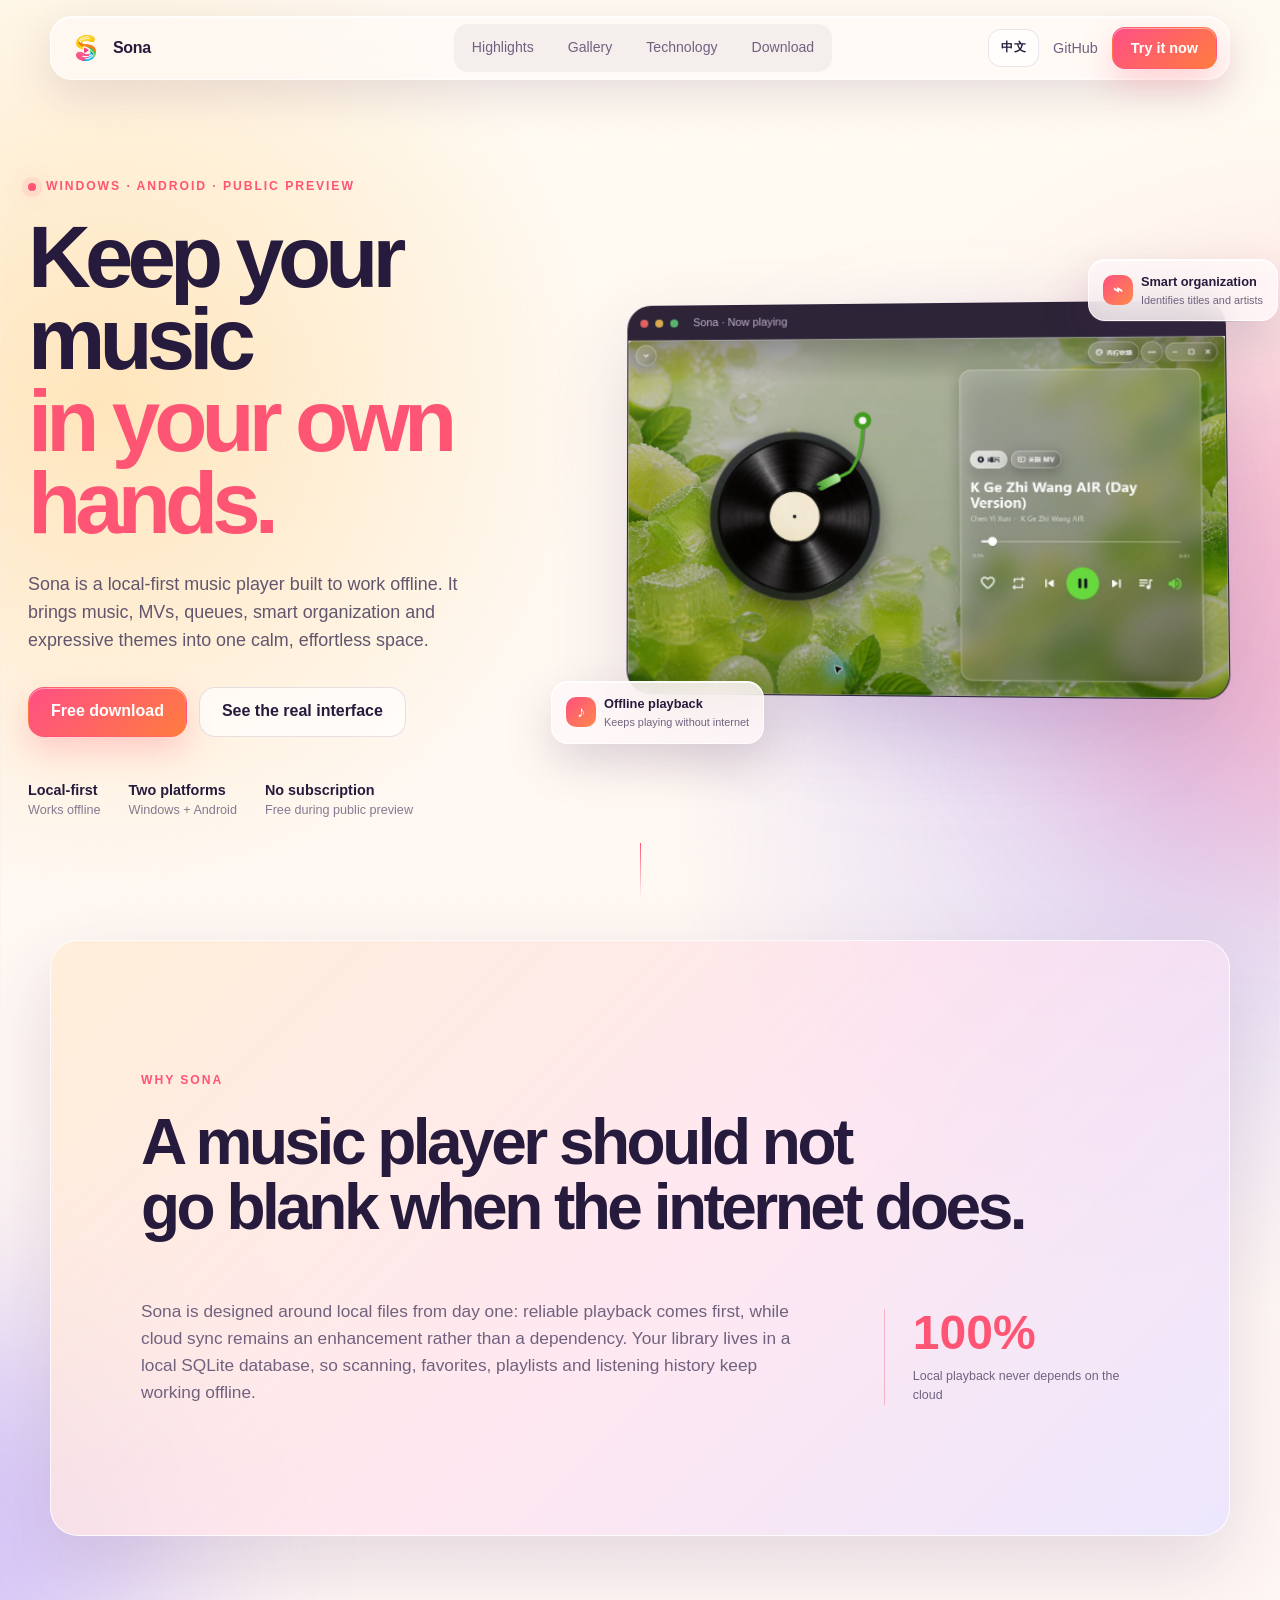
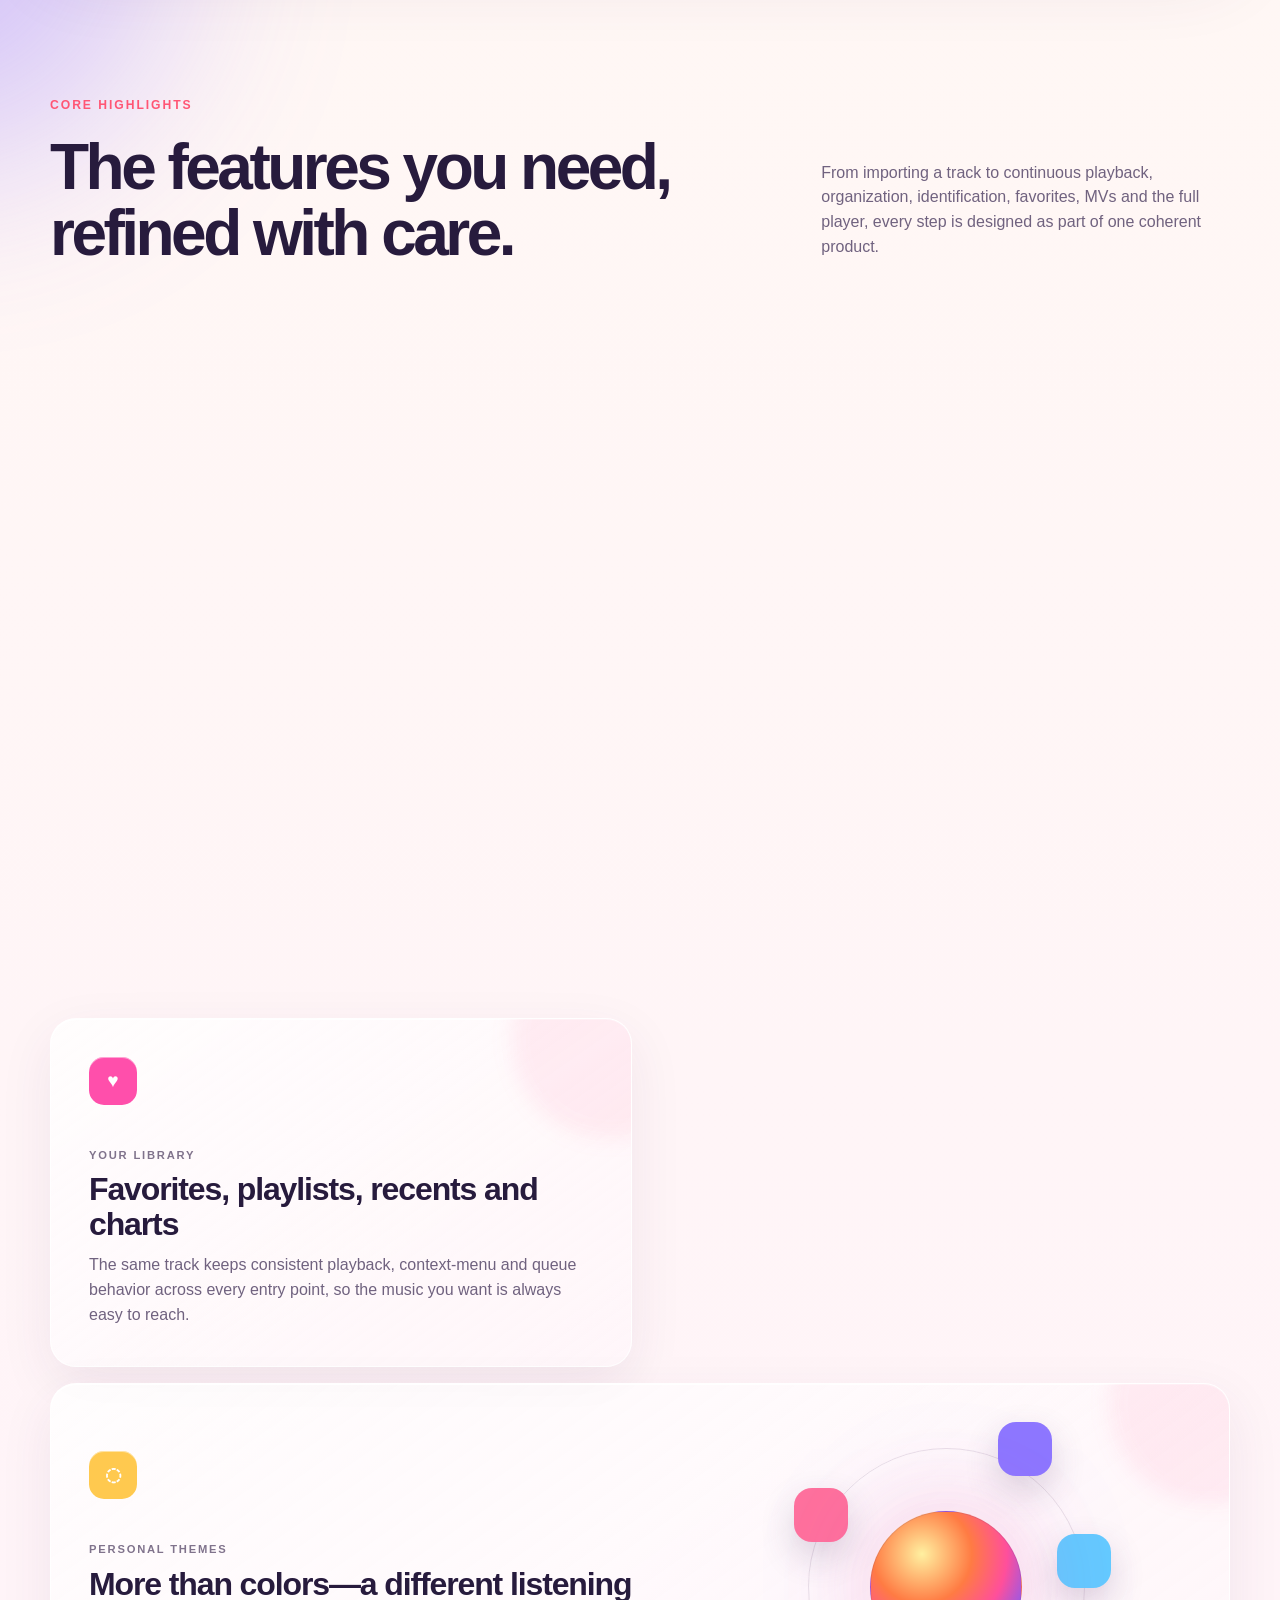
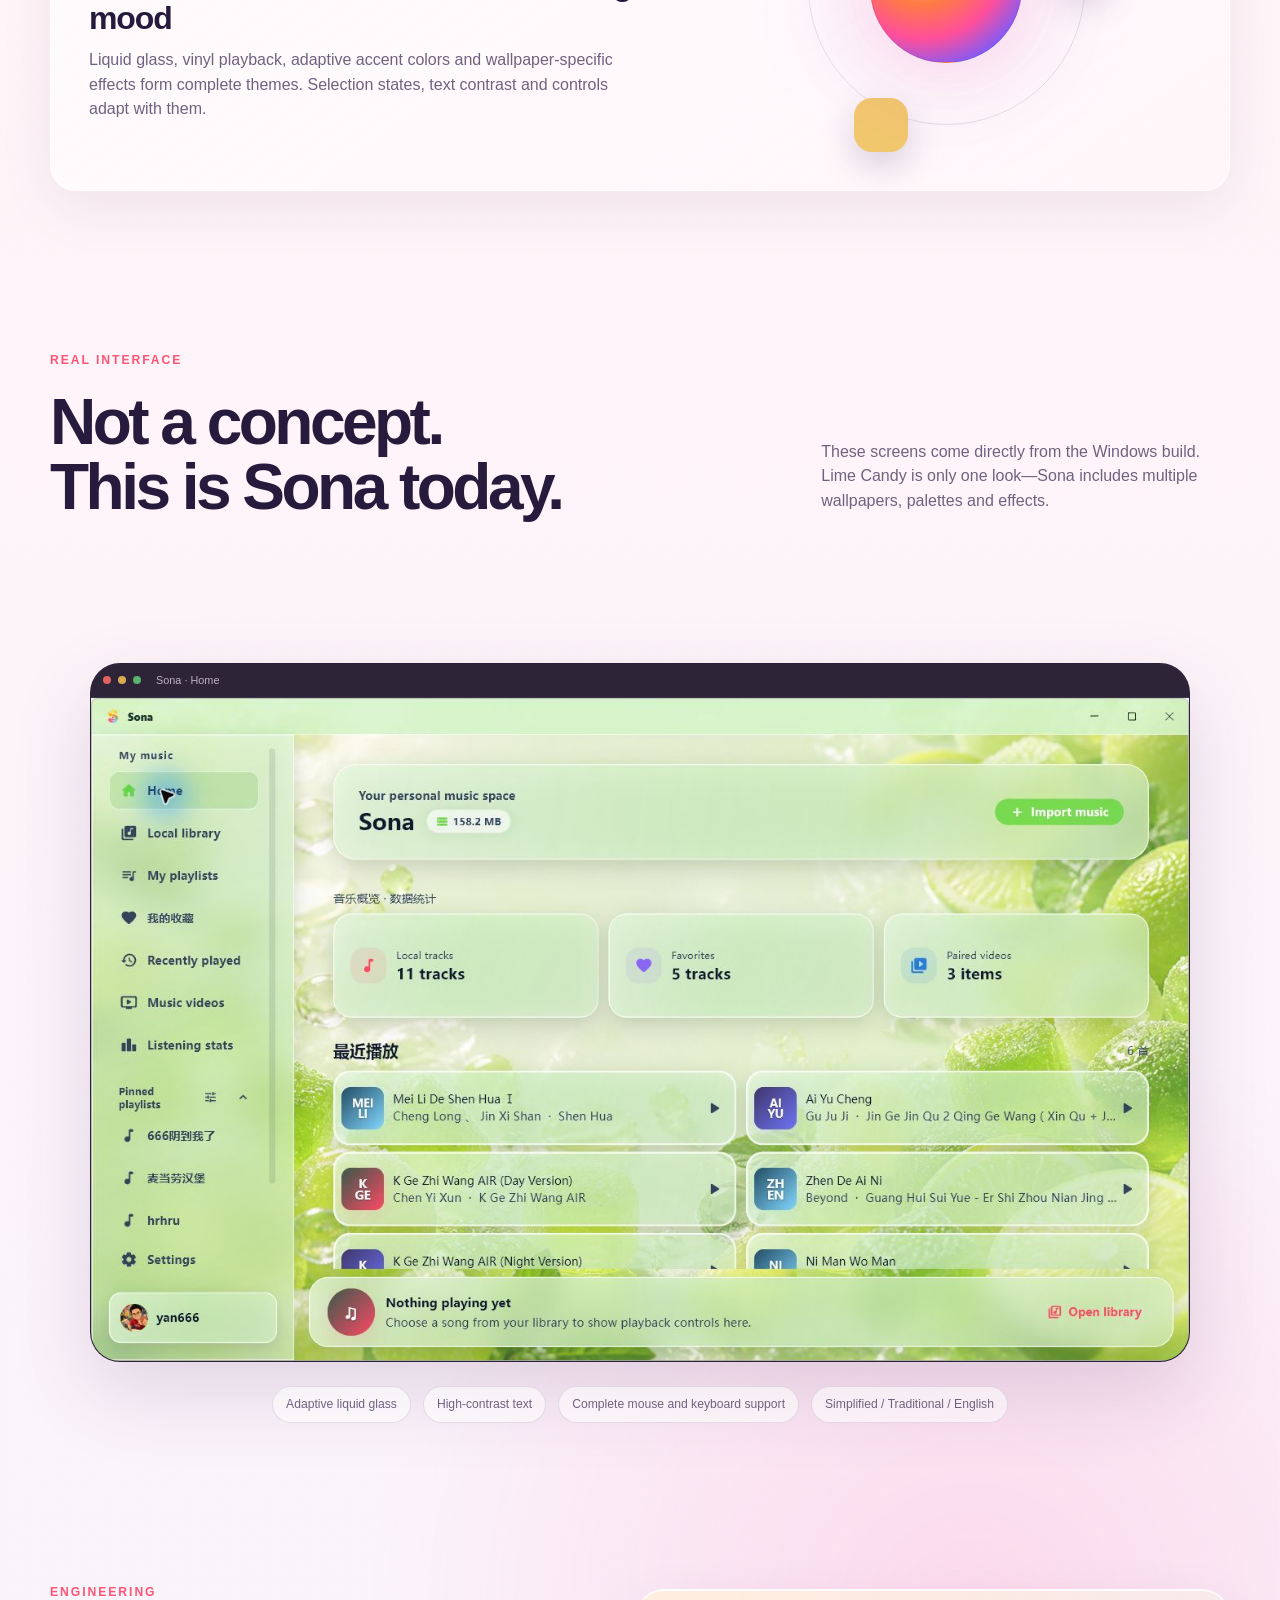
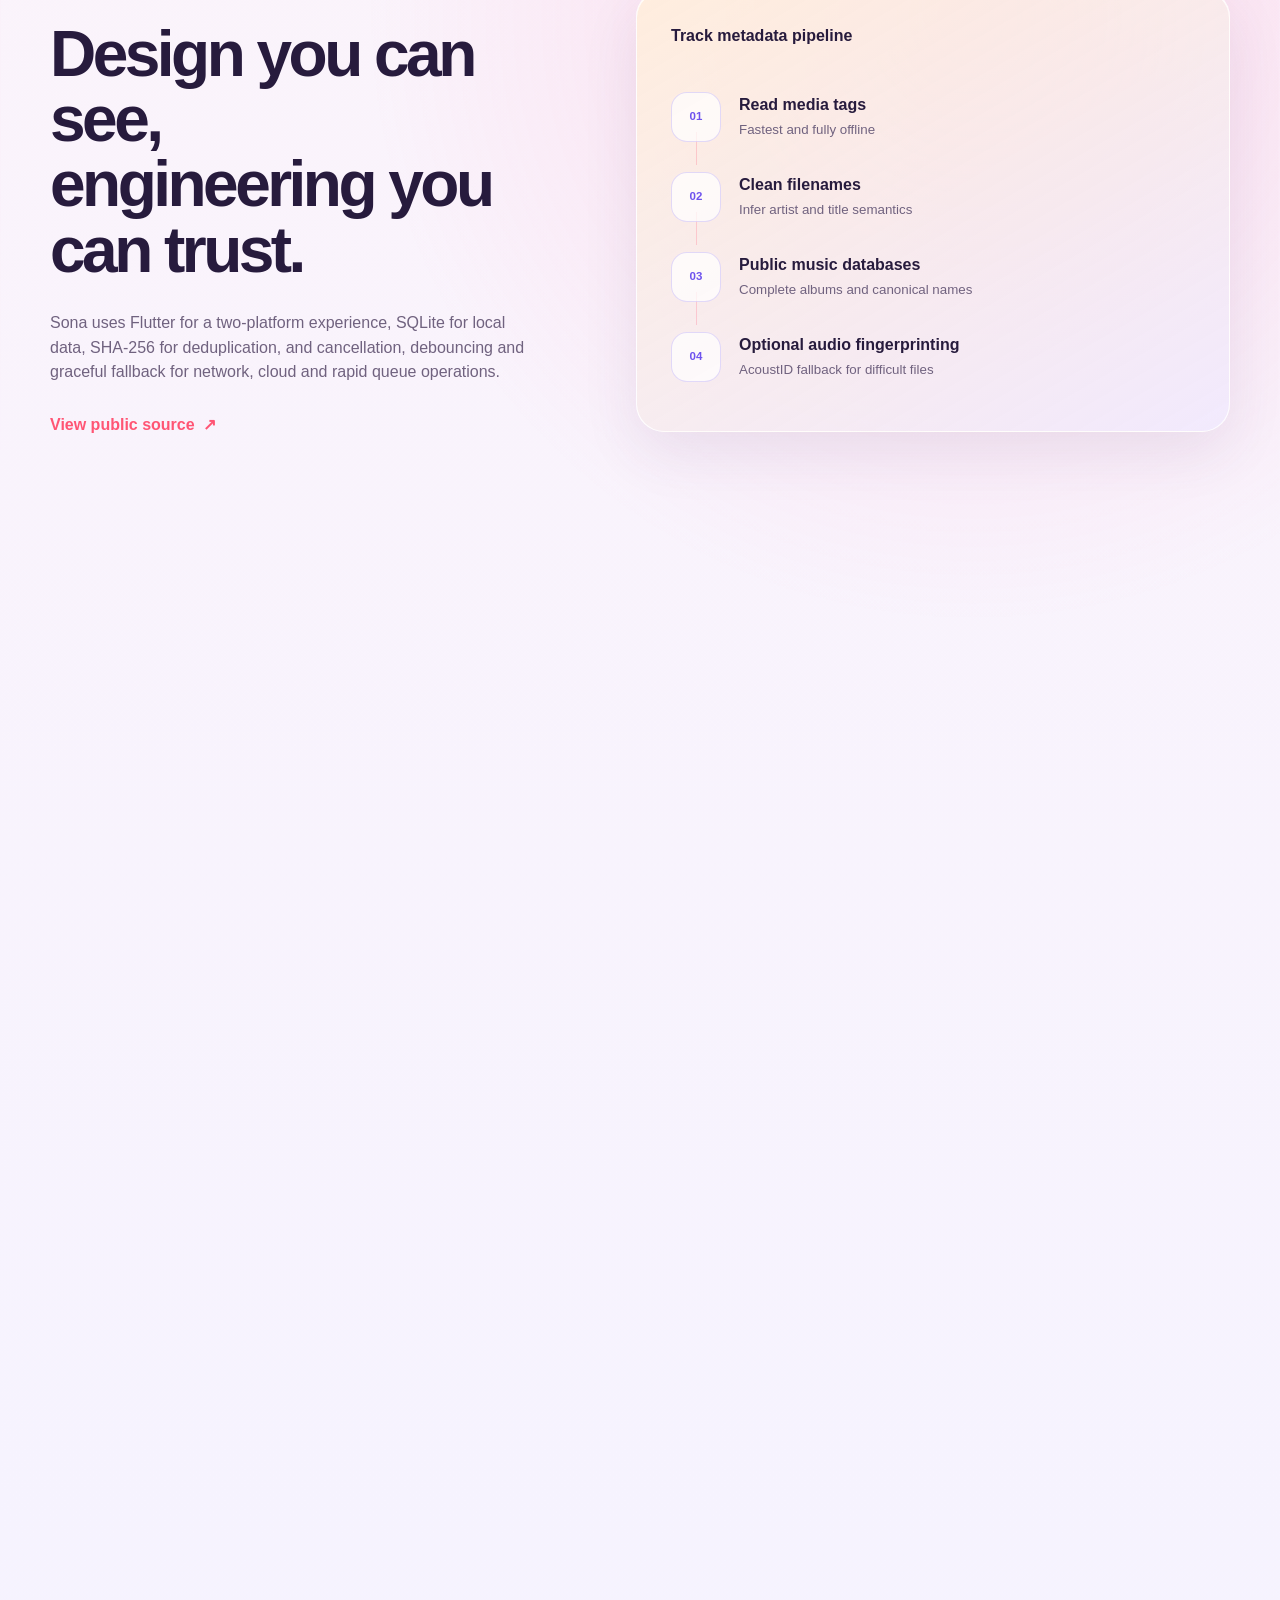
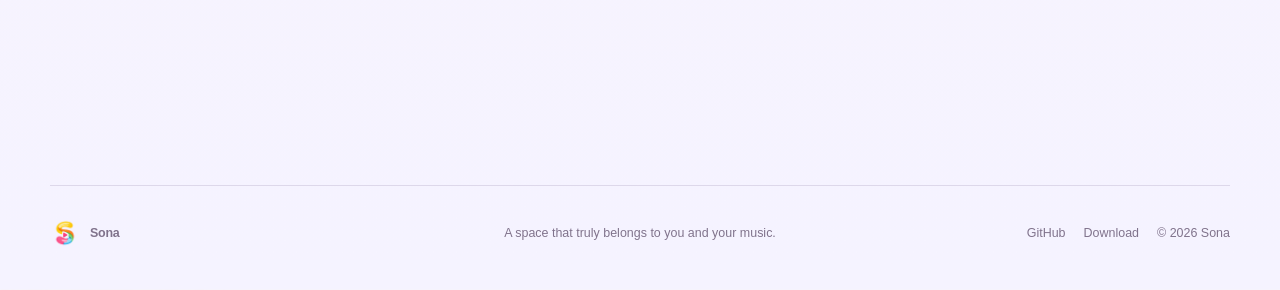
==== commit 405dccb9: "Default the public website to English" ====
--- a/docs/index.html
+++ b/docs/index.html
@@ -1,5 +1,5 @@
 <!doctype html>
-<html lang="zh-CN">
+<html lang="en">
 <head>
   <meta charset="utf-8">
   <meta name="viewport" content="width=device-width, initial-scale=1">
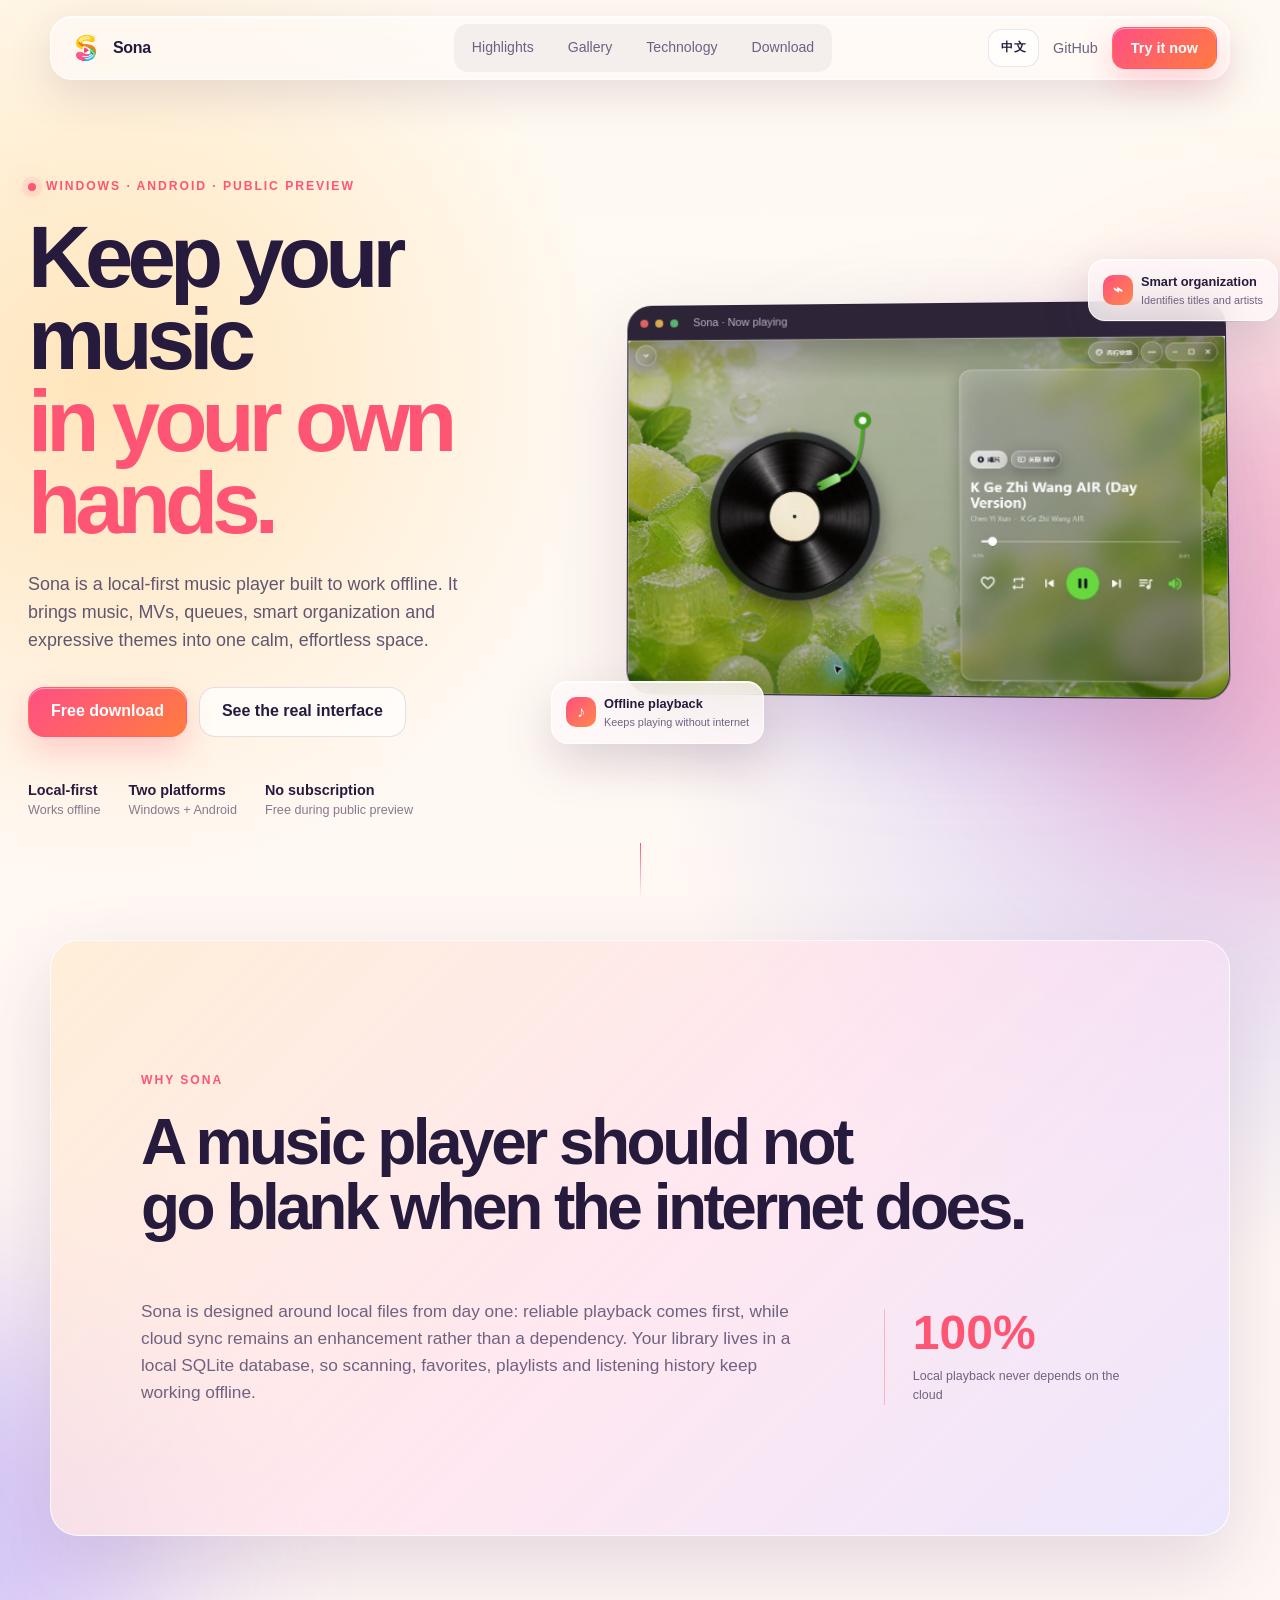
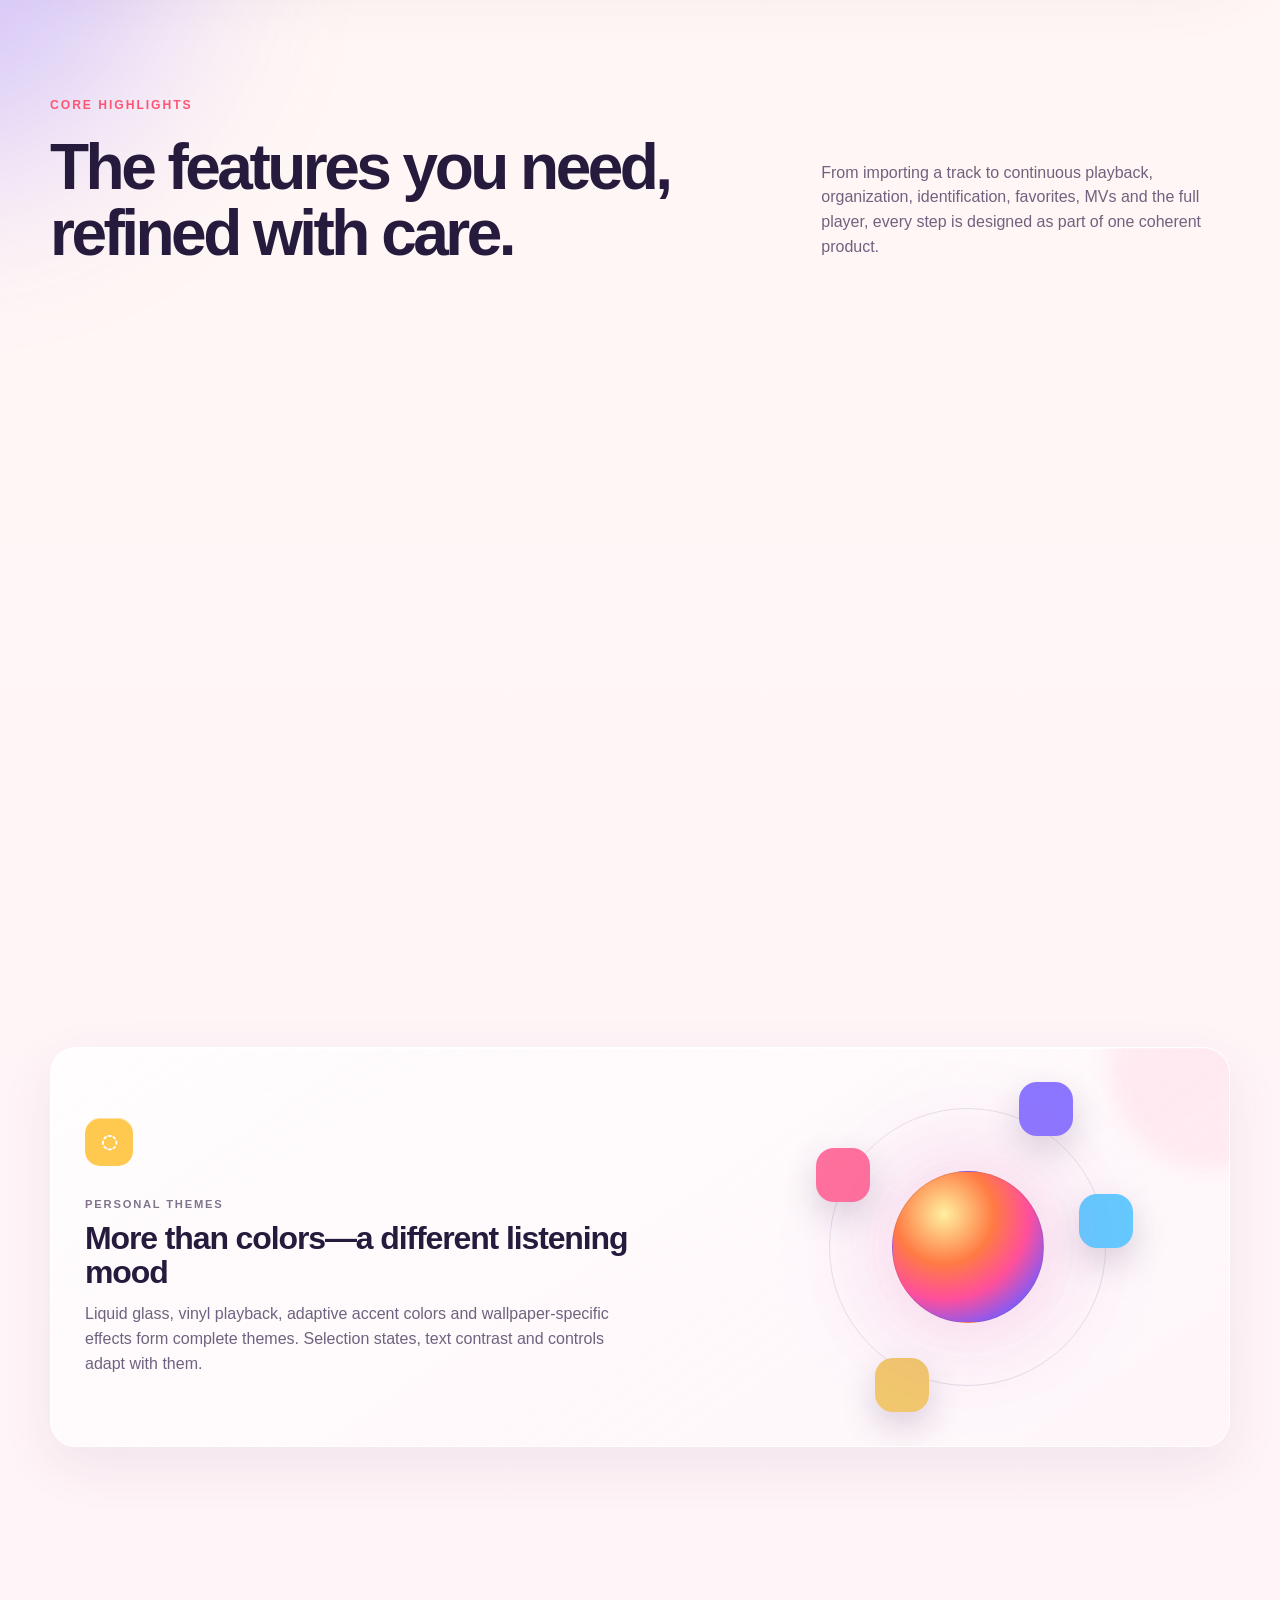
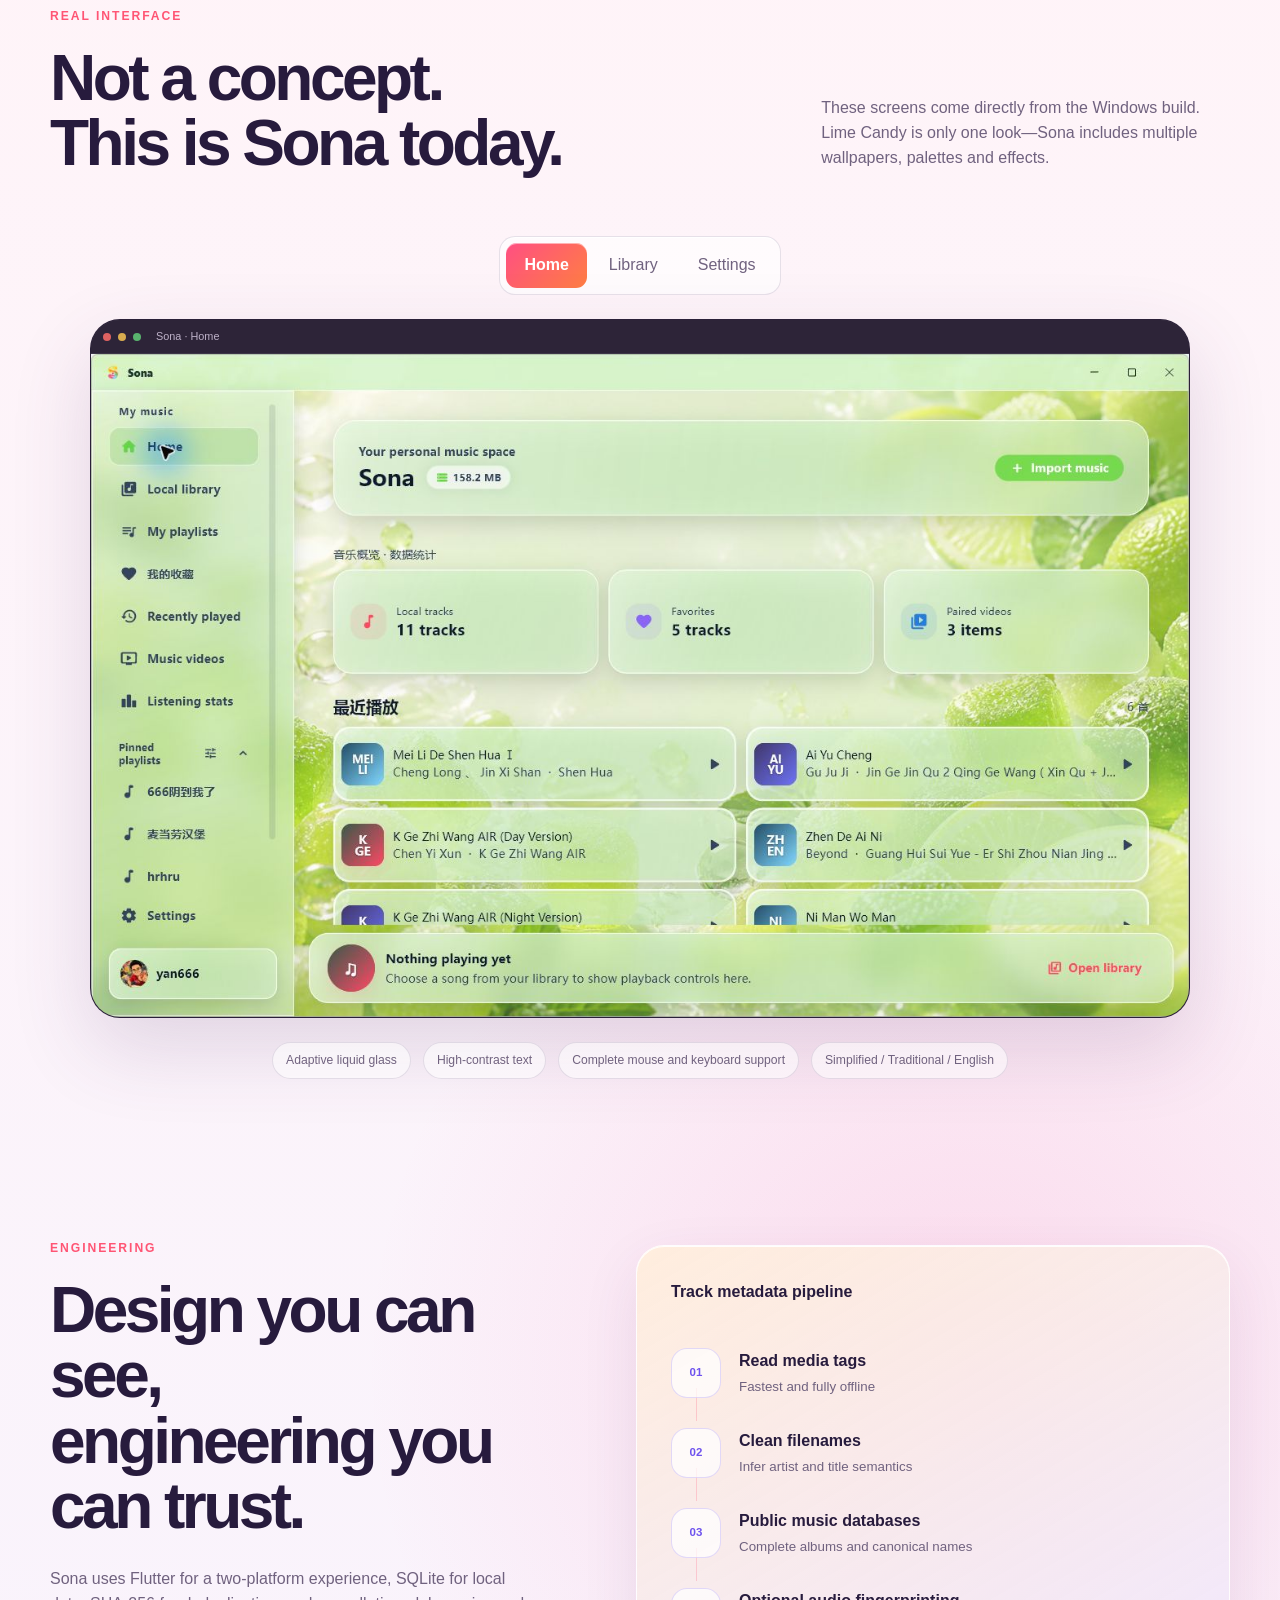
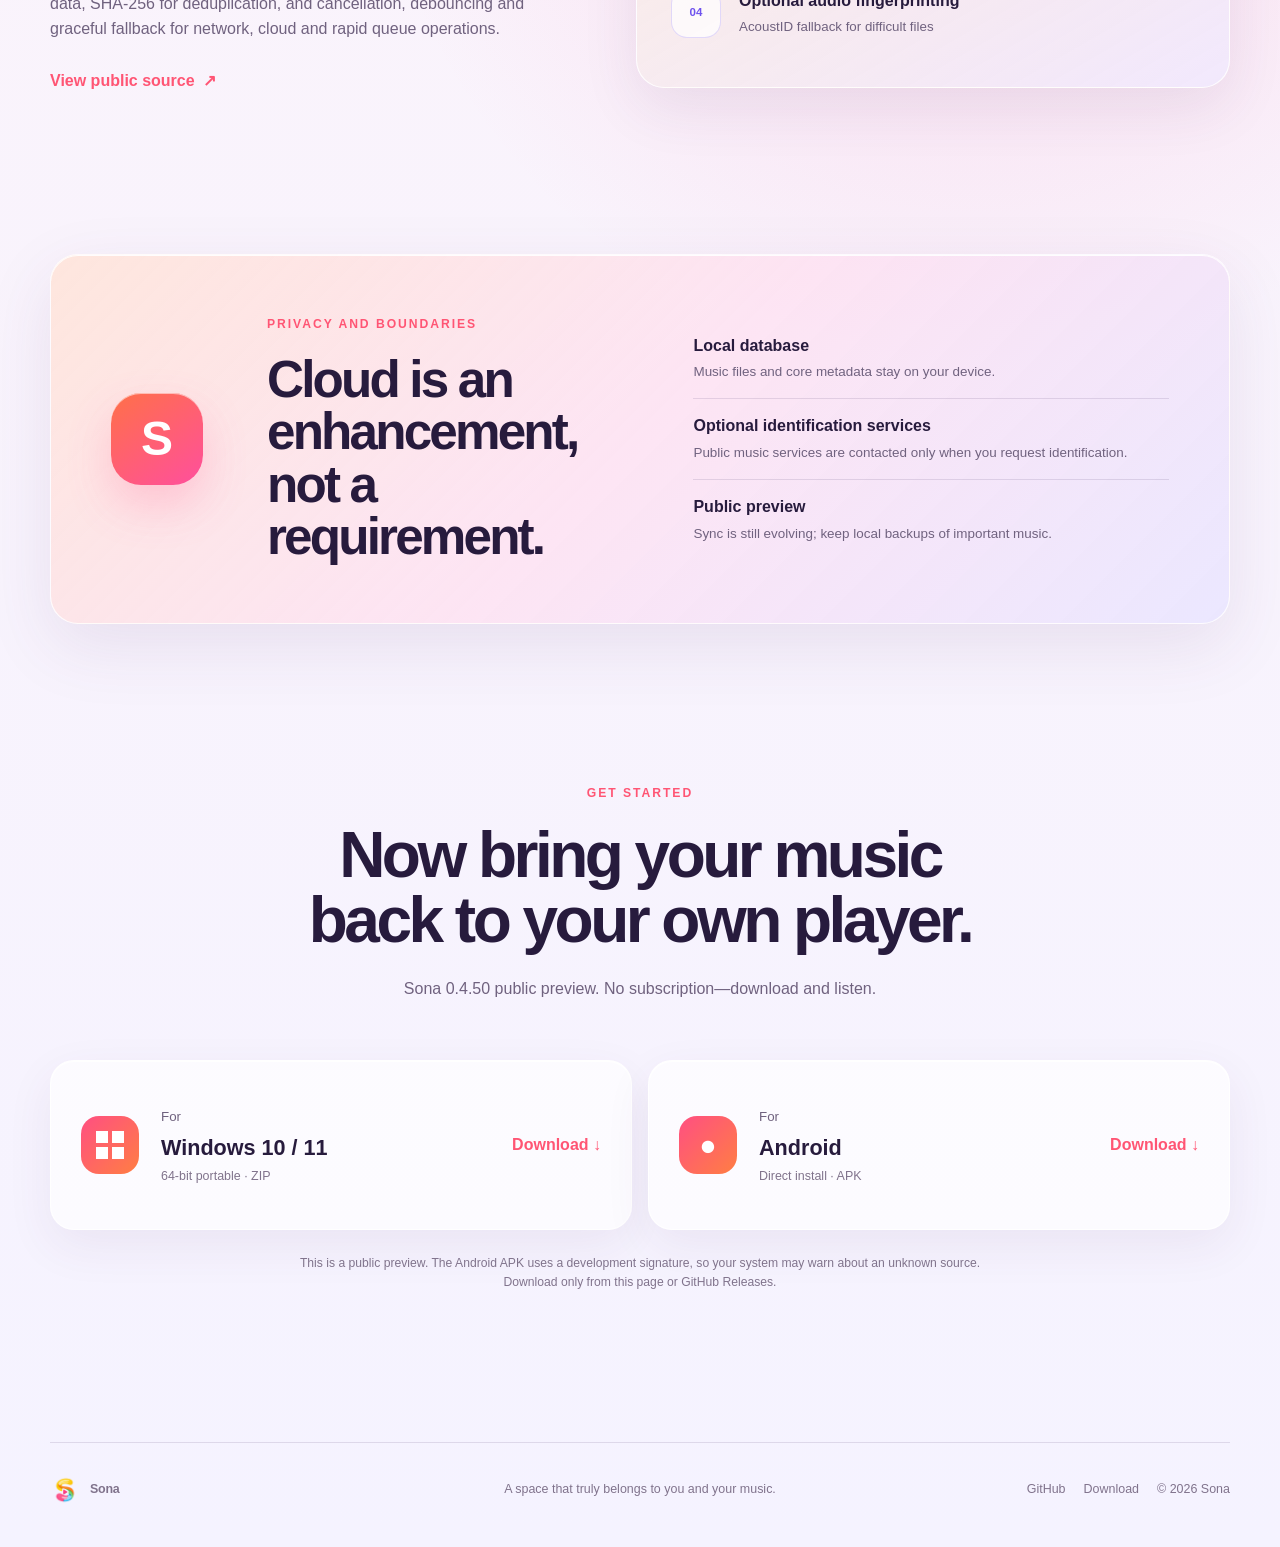
==== commit 35c7e5f4: "Polish bilingual public launch" ====
--- a/docs/index.html
+++ b/docs/index.html
@@ -12,7 +12,7 @@
   <meta name="twitter:card" content="summary_large_image">
   <title>Sona — 本地优先的音乐播放器</title>
   <link rel="icon" href="site/assets/sona-mark.png">
-  <link rel="stylesheet" href="site/styles.css?v=0.4.50.3">
+  <link rel="stylesheet" href="site/styles.css?v=0.4.50.4">
 </head>
 <body>
   <a class="skip-link" href="#main">跳到正文</a>
@@ -83,7 +83,7 @@
         <p>从导入一首歌，到连续播放、整理、识别、收藏，再到 MV 与完整播放页，Sona 尽量让每一步都像一个完整产品，而不是功能拼盘。</p>
       </div>
       <div class="feature-grid">
-        <article class="feature-card feature-card-large reveal">
+        <article class="feature-card feature-card-signal reveal">
           <div class="feature-icon">◉</div>
           <p class="feature-label">LOCAL FIRST</p>
           <h3>无网照常播放</h3>
@@ -195,6 +195,6 @@
     <div><a href="https://github.com/Owl-Lee/Sona-Player" target="_blank" rel="noreferrer">GitHub</a><a href="#download">下载</a><span>© <span data-year></span> Sona</span></div>
   </footer>
 
-  <script src="site/app.js?v=0.4.50.3" defer></script>
+  <script src="site/app.js?v=0.4.50.4" defer></script>
 </body>
 </html>
--- a/docs/site/styles.css
+++ b/docs/site/styles.css
@@ -17,7 +17,7 @@
 }
 
 * { box-sizing: border-box; }
-html { scroll-behavior: smooth; }
+html { overflow-x: clip; scroll-behavior: smooth; }
 body {
   margin: 0;
   min-width: 320px;
@@ -116,18 +116,18 @@
 .features, .experience, .technology, .download { padding-top: 160px; }
 .section-heading { display: grid; grid-template-columns: 1.25fr .75fr; gap: 90px; align-items: end; margin-bottom: 60px; }
 .section-heading > p { max-width: 500px; margin-bottom: 6px; color: var(--muted); }
-.feature-grid { display: grid; grid-template-columns: repeat(2, 1fr); gap: 16px; }
-.feature-card { position: relative; min-height: 330px; padding: 38px; overflow: hidden; border: 1px solid var(--line); border-radius: 26px; background: linear-gradient(145deg, rgba(255,255,255,.055), rgba(255,255,255,.015)); }
+.feature-grid { display: grid; grid-template-columns: repeat(2, minmax(0, 1fr)); gap: 22px; }
+.feature-card { position: relative; min-height: 300px; padding: 34px; display: flex; flex-direction: column; overflow: hidden; border: 1px solid var(--line); border-radius: 26px; background: linear-gradient(145deg, rgba(255,255,255,.055), rgba(255,255,255,.015)); }
 .feature-card::before { content: ""; position: absolute; width: 200px; height: 200px; right: -80px; top: -80px; border-radius: 50%; background: rgba(157,233,78,.05); filter: blur(10px); }
 .feature-card:hover { border-color: rgba(157,233,78,.28); background: linear-gradient(145deg, rgba(157,233,78,.075), rgba(255,255,255,.018)); }
-.feature-card-large { min-height: 390px; grid-row: span 2; }
-.feature-card-wide { min-height: 300px; grid-column: 1 / -1; display: grid; grid-template-columns: 1fr .8fr; align-items: center; }
-.feature-icon { display: grid; place-items: center; width: 48px; height: 48px; margin-bottom: 42px; border-radius: 15px; background: var(--accent); color: #17200e; font-size: 1.2rem; font-weight: 900; box-shadow: inset 0 1px rgba(255,255,255,.48); }
+.feature-card-signal { padding-bottom: 88px; }
+.feature-card-wide { min-height: 300px; grid-column: 1 / -1; display: grid; grid-template-columns: minmax(0, 1.15fr) minmax(280px, .85fr); align-items: center; gap: 40px; }
+.feature-icon { display: grid; place-items: center; width: 48px; height: 48px; margin-bottom: 30px; border-radius: 15px; background: var(--accent); color: #17200e; font-size: 1.2rem; font-weight: 900; box-shadow: inset 0 1px rgba(255,255,255,.48); }
 .feature-icon.accent { background: #ff7d55; }.feature-icon.blue { background: var(--blue); }.feature-icon.pink { background: var(--pink); }.feature-icon.warm { background: var(--warm); }
 .feature-label { margin-bottom: 8px; color: #7f897a; font-size: .7rem; font-weight: 750; letter-spacing: .16em; }
 .feature-card h3 { margin-bottom: 12px; font-size: clamp(1.55rem, 2.5vw, 2.2rem); line-height: 1.08; letter-spacing: -.035em; }
 .feature-card > p:last-of-type, .feature-card > div > p:last-of-type { max-width: 560px; margin-bottom: 0; color: var(--muted); }
-.signal { position: absolute; left: 38px; right: 38px; bottom: 35px; height: 62px; display: flex; align-items: center; gap: 9px; }
+.signal { position: absolute; left: 34px; right: 34px; bottom: 24px; height: 48px; display: flex; align-items: center; gap: 9px; }
 .signal::before { content: ""; position: absolute; left: 0; right: 0; height: 1px; background: rgba(157,233,78,.2); }
 .signal i { z-index: 1; width: 7px; height: 18px; border-radius: 9px; background: linear-gradient(var(--accent), rgba(157,233,78,.18)); animation: wave 1.4s ease-in-out infinite alternate; }
 .signal i:nth-child(2) { height: 38px; animation-delay: -.4s; }.signal i:nth-child(3) { height: 25px; animation-delay: -.8s; }.signal i:nth-child(4) { height: 51px; animation-delay: -.2s; }.signal i:nth-child(5) { height: 31px; animation-delay: -.7s; }.signal i:nth-child(6) { height: 44px; animation-delay: -.5s; }.signal i:nth-child(7) { height: 20px; animation-delay: -.9s; }
@@ -202,7 +202,7 @@
   .section-shell { width: min(100% - 24px, 1180px); }
   .manifesto { padding: 56px 26px; }.manifesto-grid, .section-heading, .technology { grid-template-columns: 1fr; gap: 30px; }
   .features, .experience, .technology, .download { padding-top: 110px; }
-  .feature-grid { grid-template-columns: 1fr; }.feature-card-large { grid-row: auto; }.feature-card-wide { grid-column: auto; grid-template-columns: 1fr; }.theme-orbits { width: 240px; margin-top: 30px; }
+  .feature-grid { grid-template-columns: 1fr; gap: 16px; }.feature-card { min-height: 0; }.feature-card-signal { padding-bottom: 88px; }.feature-card-wide { grid-column: auto; grid-template-columns: 1fr; gap: 10px; }.theme-orbits { width: 220px; margin-top: 24px; }
   .showcase-tab { padding: 8px 12px; font-size: .82rem; }.showcase-frame { border-radius: 20px; }
   .privacy { margin-top: 110px; padding: 32px 24px; grid-template-columns: 62px 1fr; gap: 22px; }.privacy-mark { width: 58px; height: 58px; border-radius: 19px; font-size: 1.7rem; }
   .download-grid { grid-template-columns: 1fr; }.download-card { grid-template-columns: 50px 1fr; min-height: 145px; padding: 24px; }.download-card > b { grid-column: 2; }.platform-icon { width: 50px; height: 50px; }
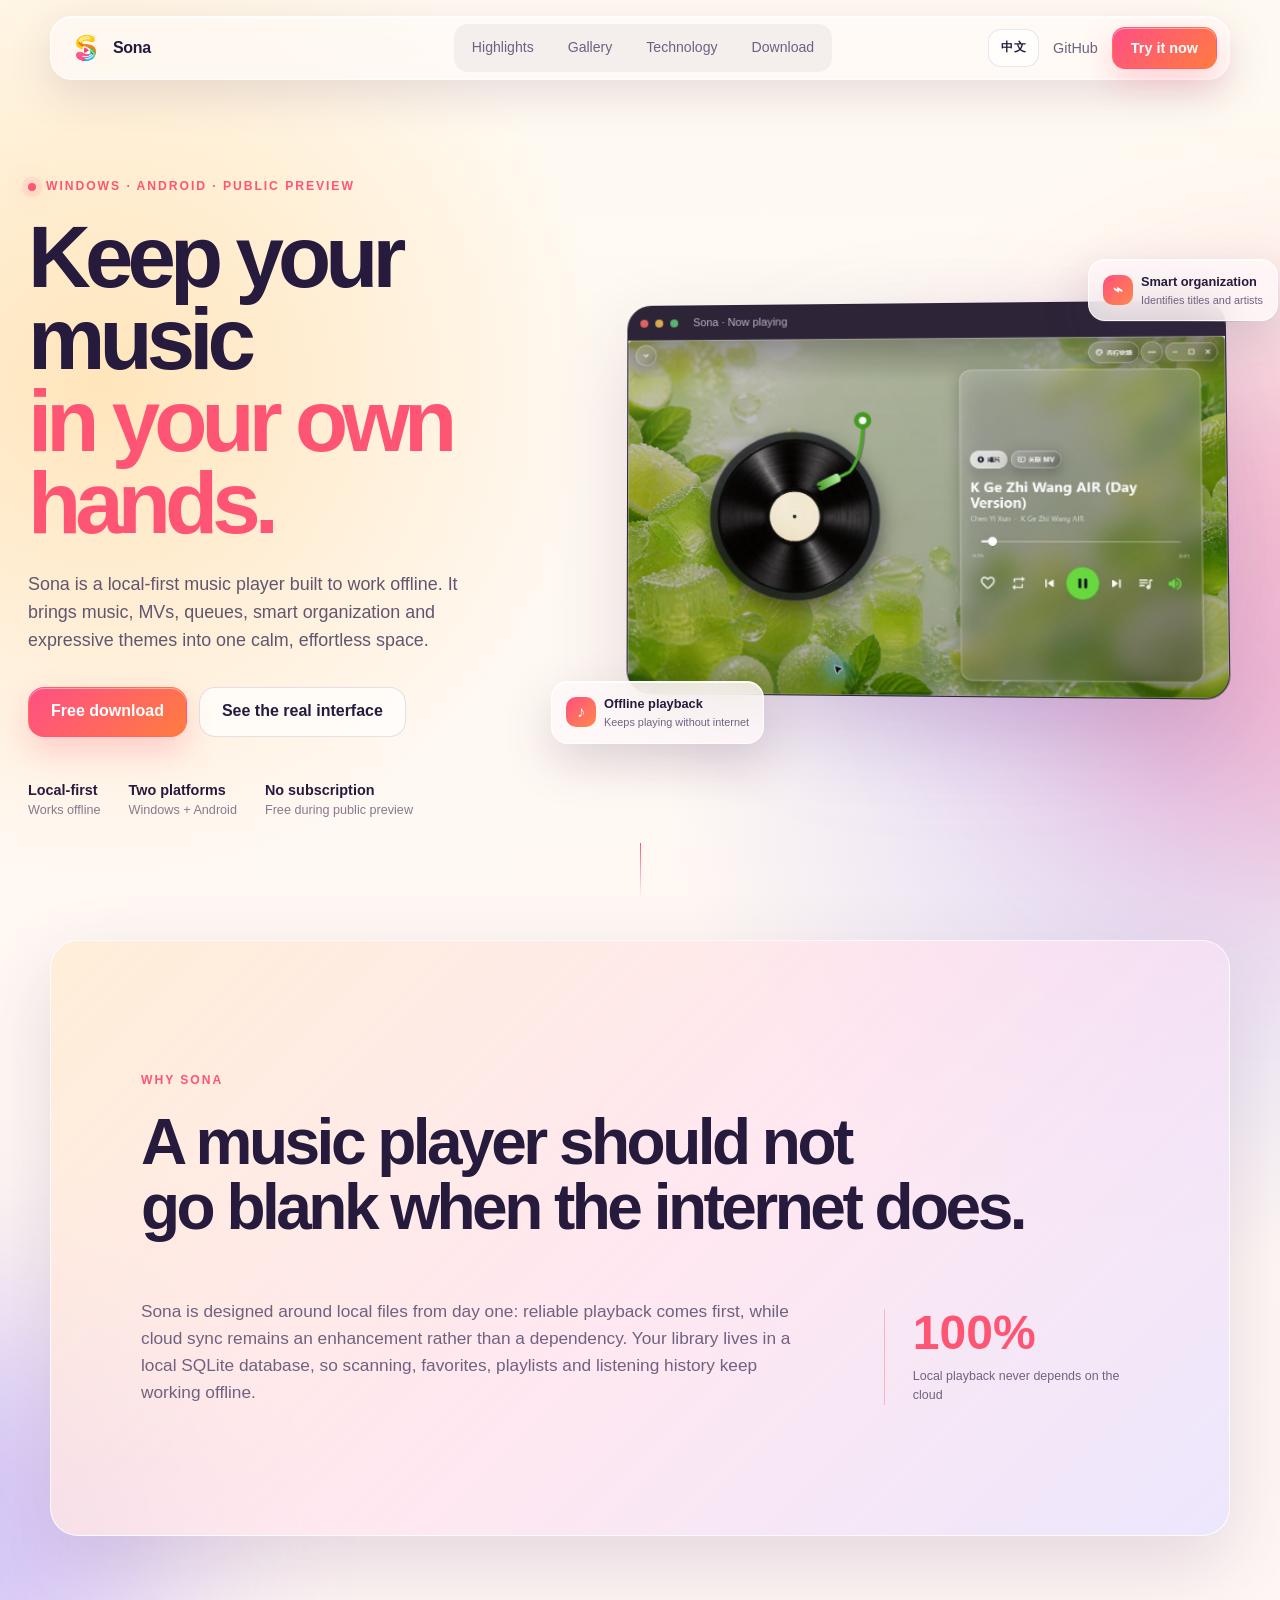
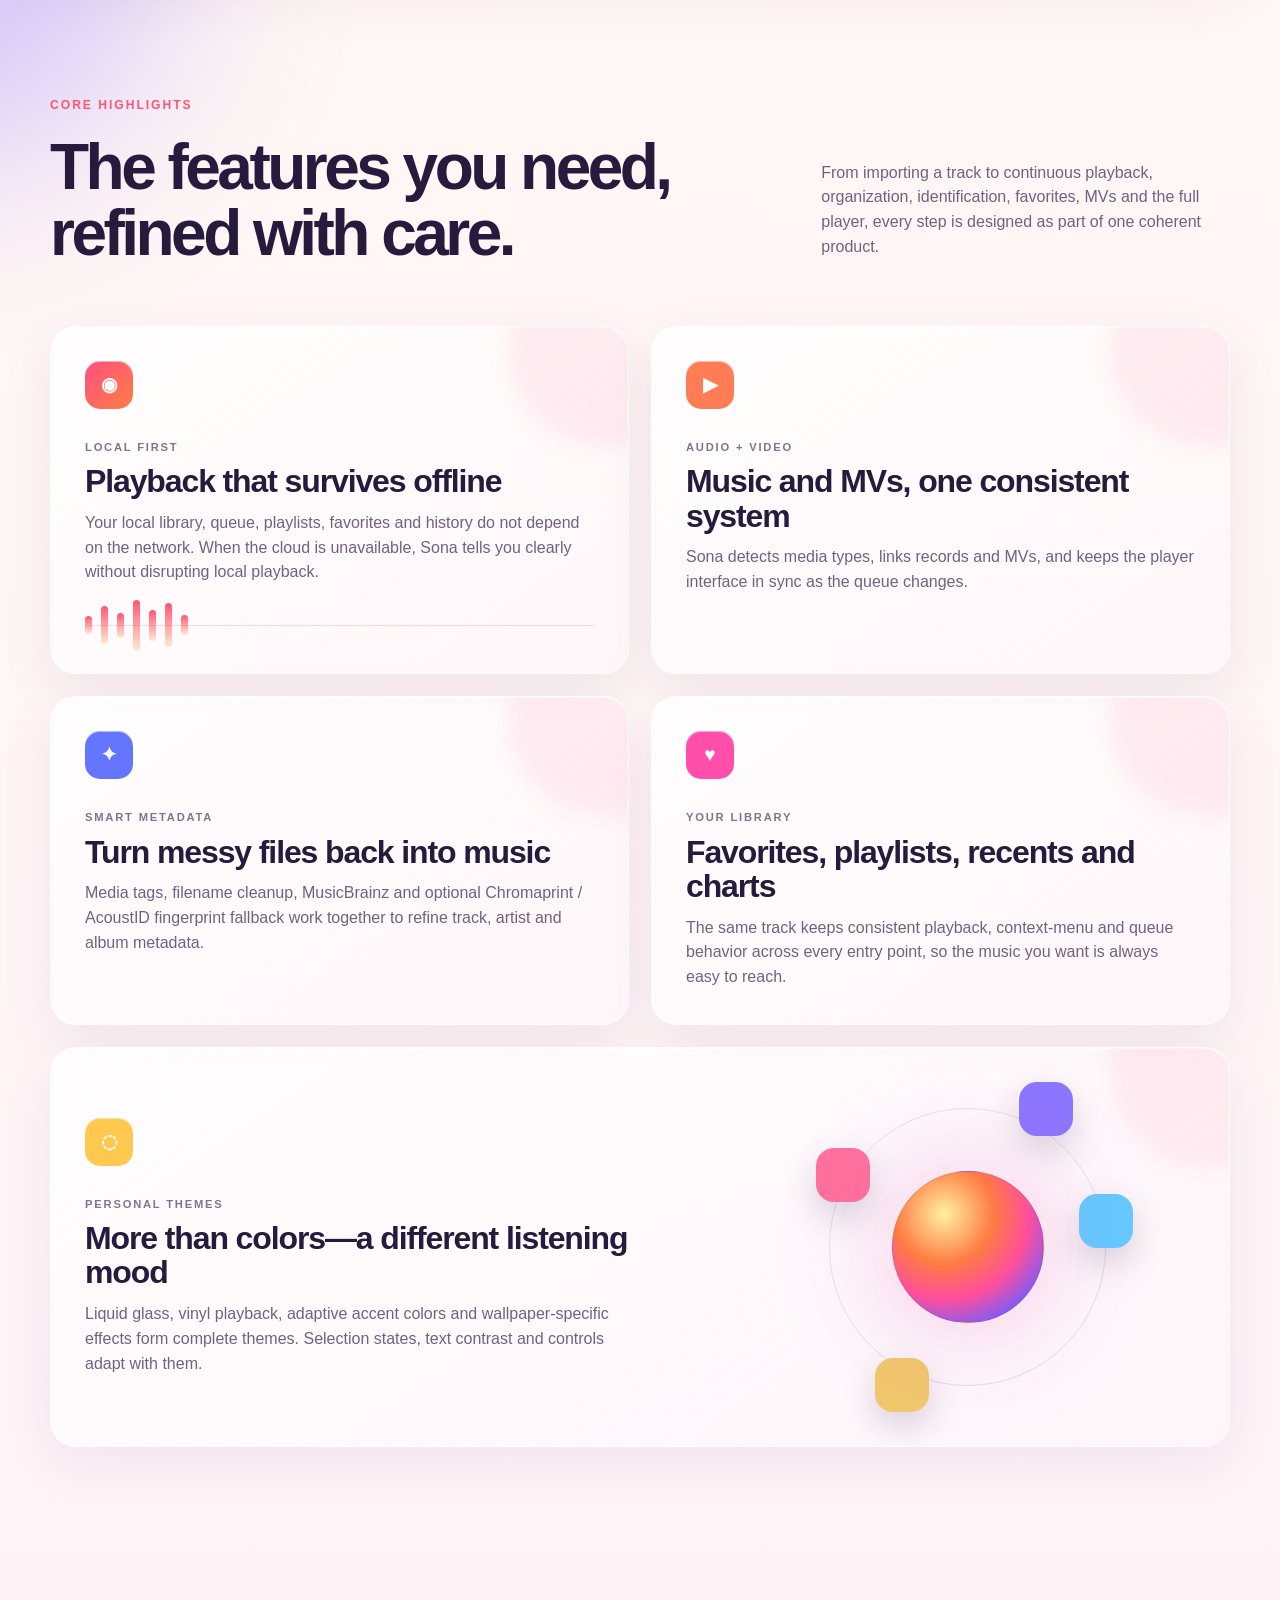
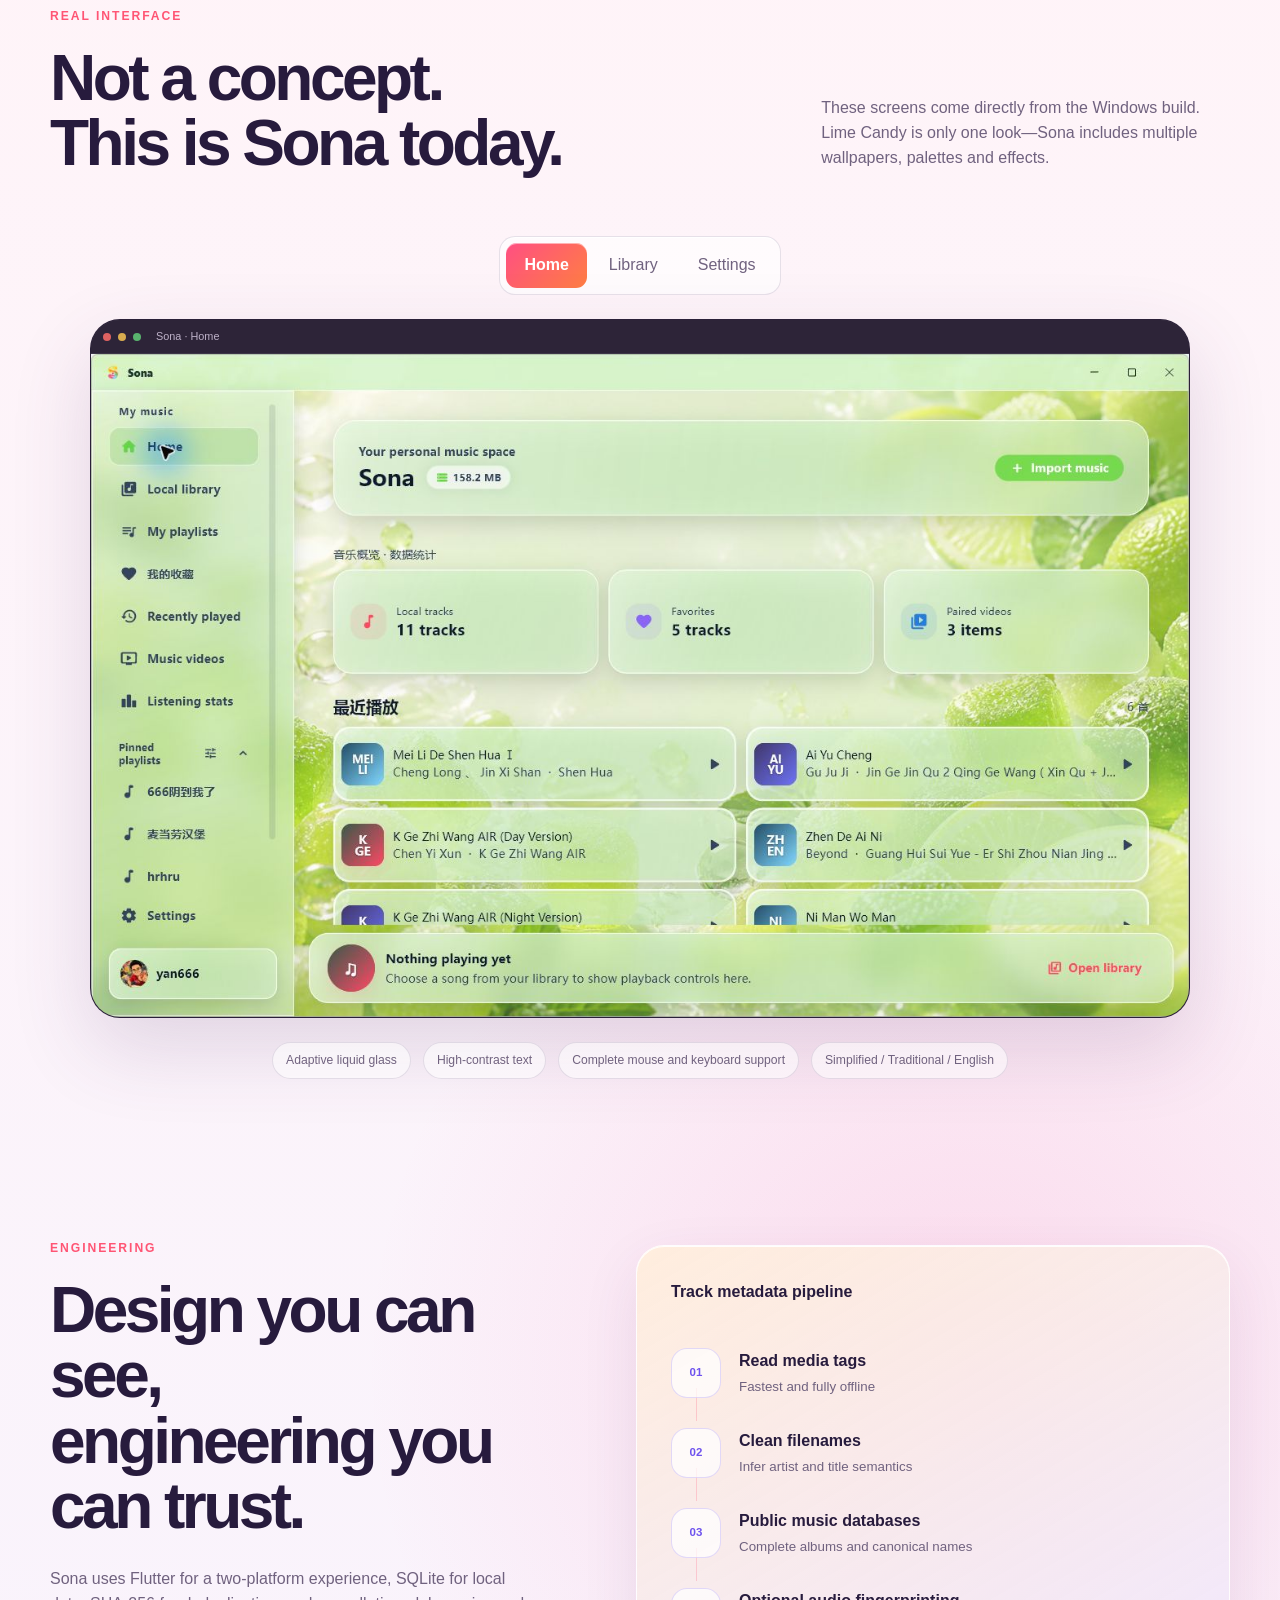
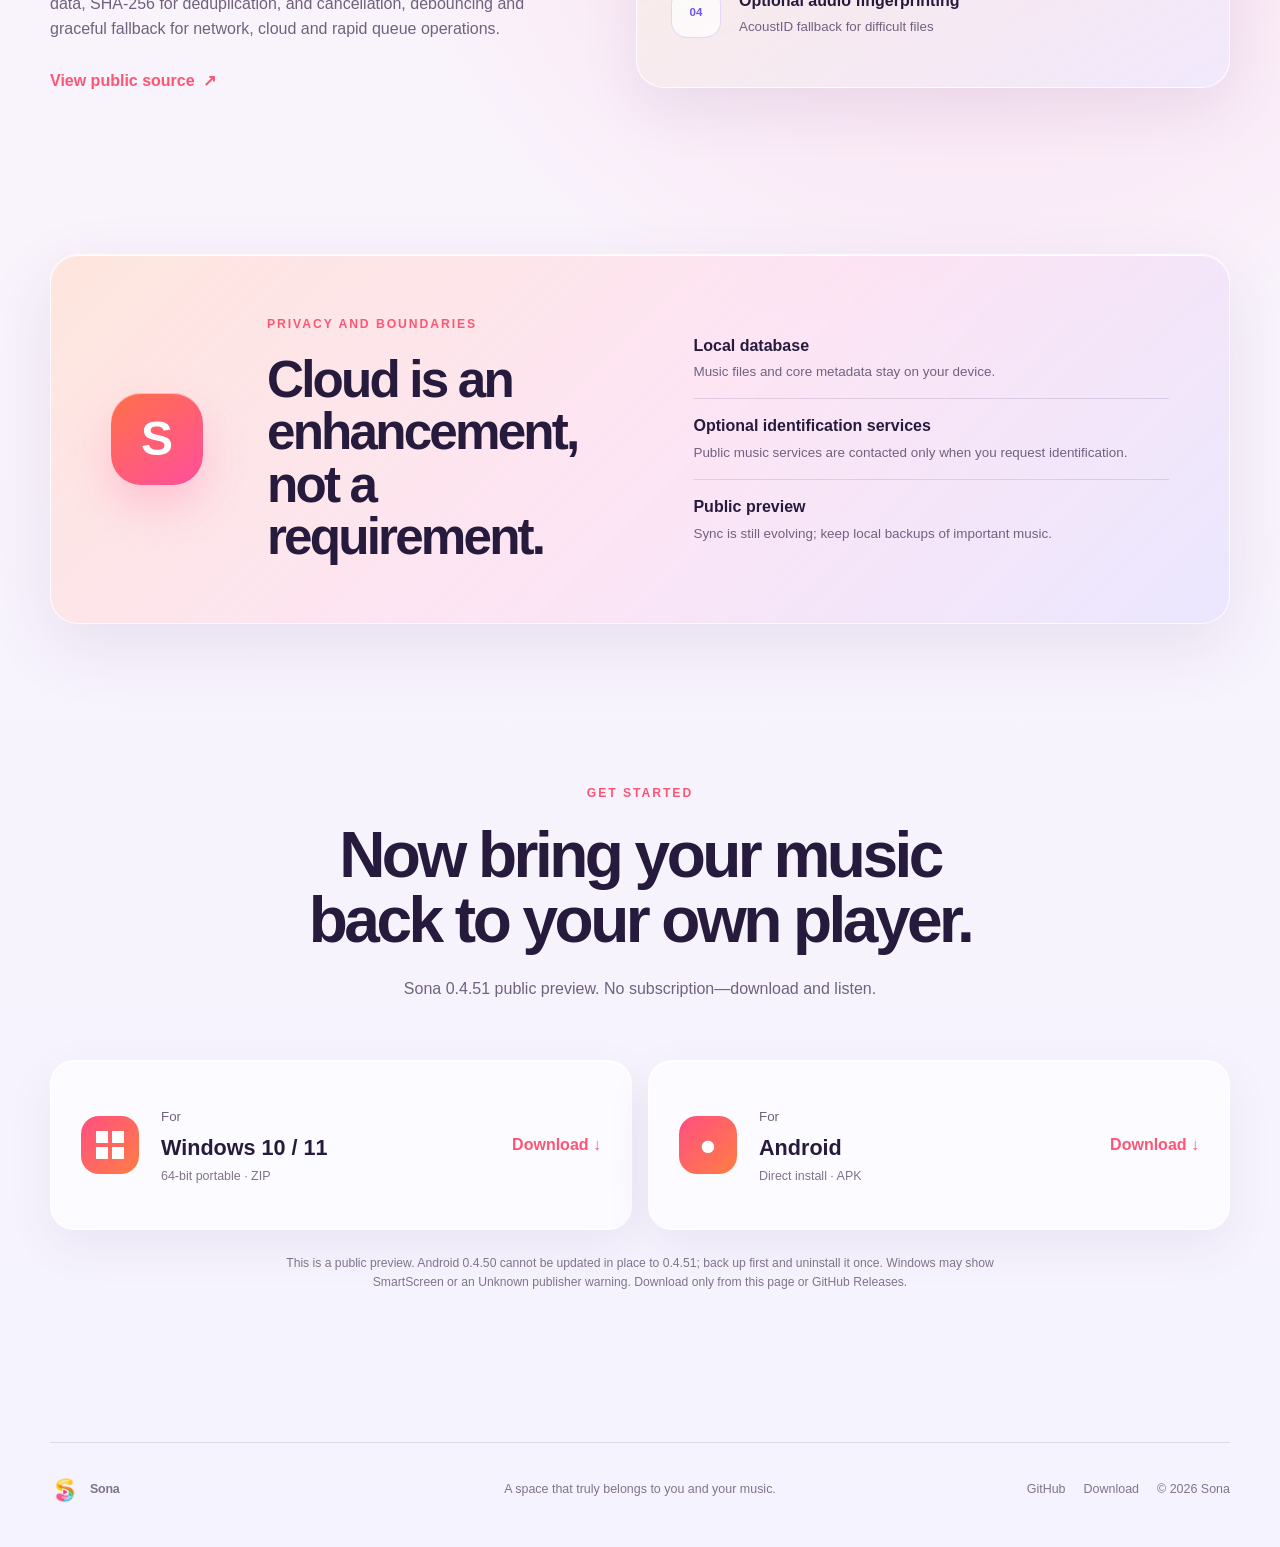
==== commit 9093e745: "Publish Sona 0.4.51 public preview" ====
--- a/docs/index.html
+++ b/docs/index.html
@@ -4,15 +4,20 @@
   <meta charset="utf-8">
   <meta name="viewport" content="width=device-width, initial-scale=1">
   <meta name="theme-color" content="#fff7ee">
-  <meta name="description" content="Sona 是一款本地优先、离线可用的 Windows 与 Android 音乐播放器，支持 MV、智能元数据整理、液态玻璃主题与跨设备同步基础。">
-  <meta property="og:title" content="Sona — 把音乐留在自己手里">
-  <meta property="og:description" content="本地优先、离线可用，兼顾音乐、MV、智能整理与个性化主题。">
+  <meta name="description" content="Sona is a local-first, offline-ready music player for Windows and Android with MVs, smart metadata, liquid-glass themes and sync foundations.">
+  <link rel="canonical" href="https://sona.yanbaoli.me/">
+  <meta property="og:title" content="Sona — Keep your music in your own hands">
+  <meta property="og:description" content="Local-first and offline-ready, with music, MVs, smart organization and expressive themes.">
   <meta property="og:type" content="website">
-  <meta property="og:image" content="site/assets/og-background.png">
+  <meta property="og:url" content="https://sona.yanbaoli.me/">
+  <meta property="og:image" content="https://sona.yanbaoli.me/site/assets/og-background.png">
   <meta name="twitter:card" content="summary_large_image">
-  <title>Sona — 本地优先的音乐播放器</title>
+  <meta name="twitter:title" content="Sona — Keep your music in your own hands">
+  <meta name="twitter:description" content="A local-first, offline-ready music player for Windows and Android.">
+  <meta name="twitter:image" content="https://sona.yanbaoli.me/site/assets/og-background.png">
+  <title>Sona — A local-first music player</title>
   <link rel="icon" href="site/assets/sona-mark.png">
-  <link rel="stylesheet" href="site/styles.css?v=0.4.50.4">
+  <link rel="stylesheet" href="site/styles.css?v=0.4.51.2">
 </head>
 <body>
   <a class="skip-link" href="#main">跳到正文</a>
@@ -171,7 +176,7 @@
       <div class="download-heading reveal">
         <p class="section-kicker">开始使用</p>
         <h2>现在，把自己的音乐<br>带回自己的播放器。</h2>
-        <p>Sona 0.4.50 公开预览版。无需订阅，下载即用。</p>
+        <p>Sona 0.4.51 公开预览版。无需订阅，下载即用。</p>
       </div>
       <div class="download-grid">
         <a class="download-card reveal" href="https://github.com/Owl-Lee/Sona-Player/releases/latest/download/Sona-Windows-x64.zip">
@@ -185,7 +190,7 @@
           <b>下载 <span>↓</span></b>
         </a>
       </div>
-      <p class="release-note reveal">当前为公开预览版。Android APK 使用开发签名，系统可能提示“未知来源”；请只从本页面或 GitHub Release 下载。</p>
+      <p class="release-note reveal">当前为公开预览版。Android 0.4.50 无法直接覆盖升级到 0.4.51，请先备份并卸载旧版一次；Windows 可能显示 SmartScreen 或“未知发布者”提示。请只从本页面或 GitHub Release 下载。</p>
     </section>
   </main>
 
@@ -195,6 +200,6 @@
     <div><a href="https://github.com/Owl-Lee/Sona-Player" target="_blank" rel="noreferrer">GitHub</a><a href="#download">下载</a><span>© <span data-year></span> Sona</span></div>
   </footer>
 
-  <script src="site/app.js?v=0.4.50.4" defer></script>
+  <script src="site/app.js?v=0.4.51.2" defer></script>
 </body>
 </html>
--- a/docs/site/styles.css
+++ b/docs/site/styles.css
@@ -198,15 +198,20 @@
   .hero { padding: 126px 20px 100px; gap: 62px; }
   h1 { font-size: clamp(3.2rem, 17vw, 5.2rem); }
   .hero-proof { gap: 14px; }
-  .hero-visual { width: 100%; }.note-one { left: 4px; bottom: -48px; }.note-two { display: none; }
+  .hero-visual { width: 100%; }.hero-glow { right: 0; }.app-frame-hero { transform: none; }.note-one { left: 4px; bottom: -48px; }.note-two { display: none; }
   .section-shell { width: min(100% - 24px, 1180px); }
   .manifesto { padding: 56px 26px; }.manifesto-grid, .section-heading, .technology { grid-template-columns: 1fr; gap: 30px; }
   .features, .experience, .technology, .download { padding-top: 110px; }
   .feature-grid { grid-template-columns: 1fr; gap: 16px; }.feature-card { min-height: 0; }.feature-card-signal { padding-bottom: 88px; }.feature-card-wide { grid-column: auto; grid-template-columns: 1fr; gap: 10px; }.theme-orbits { width: 220px; margin-top: 24px; }
   .showcase-tab { padding: 8px 12px; font-size: .82rem; }.showcase-frame { border-radius: 20px; }
-  .privacy { margin-top: 110px; padding: 32px 24px; grid-template-columns: 62px 1fr; gap: 22px; }.privacy-mark { width: 58px; height: 58px; border-radius: 19px; font-size: 1.7rem; }
+  .privacy { margin-top: 110px; padding: 32px 24px; grid-template-columns: 62px minmax(0, 1fr); gap: 22px; }.privacy > * { min-width: 0; }.privacy-mark { width: 58px; height: 58px; border-radius: 19px; font-size: 1.7rem; }
   .download-grid { grid-template-columns: 1fr; }.download-card { grid-template-columns: 50px 1fr; min-height: 145px; padding: 24px; }.download-card > b { grid-column: 2; }.platform-icon { width: 50px; height: 50px; }
   .site-footer { grid-template-columns: 1fr; text-align: center; }.site-footer .brand { margin: auto; }.site-footer > div { justify-content: center; flex-wrap: wrap; }
+}
+
+@media (max-width: 360px) {
+  .privacy { grid-template-columns: 1fr; }
+  .privacy-list { grid-column: 1; }
 }
 
 @media (prefers-reduced-motion: reduce) {
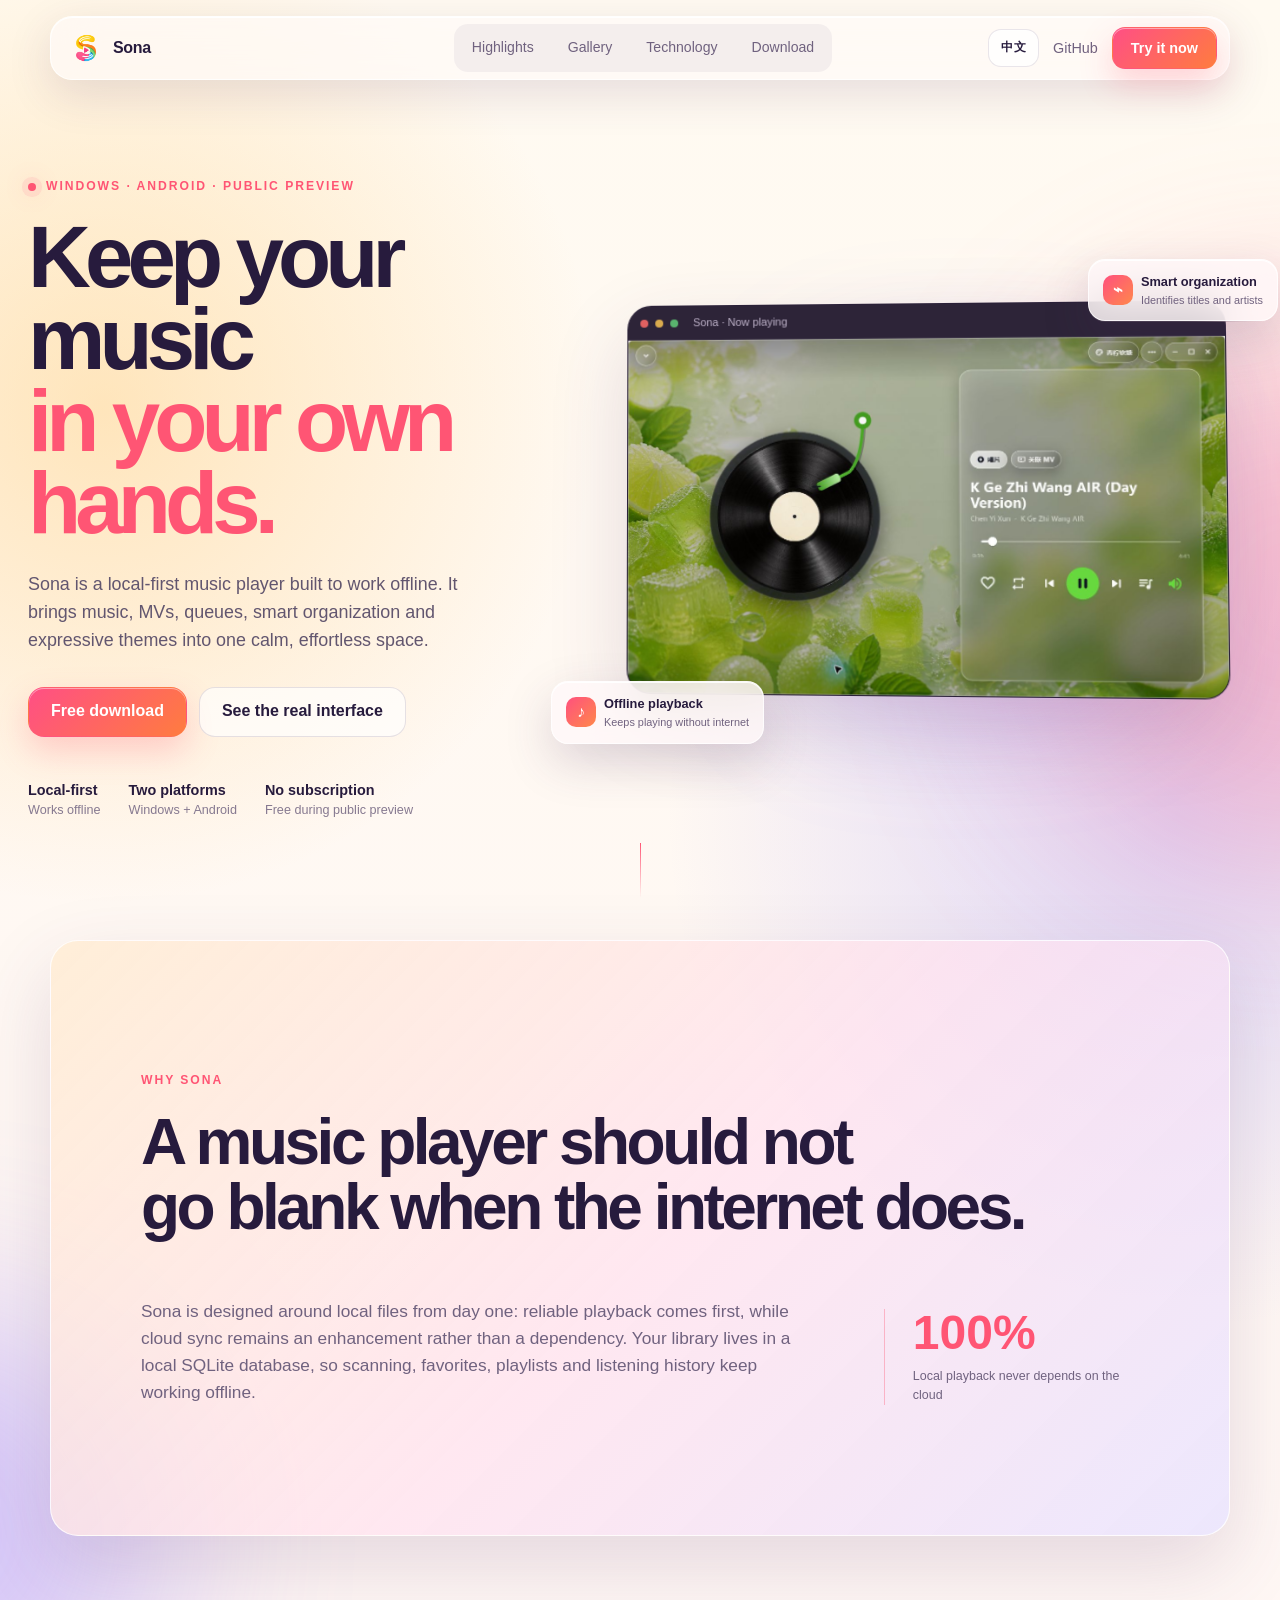
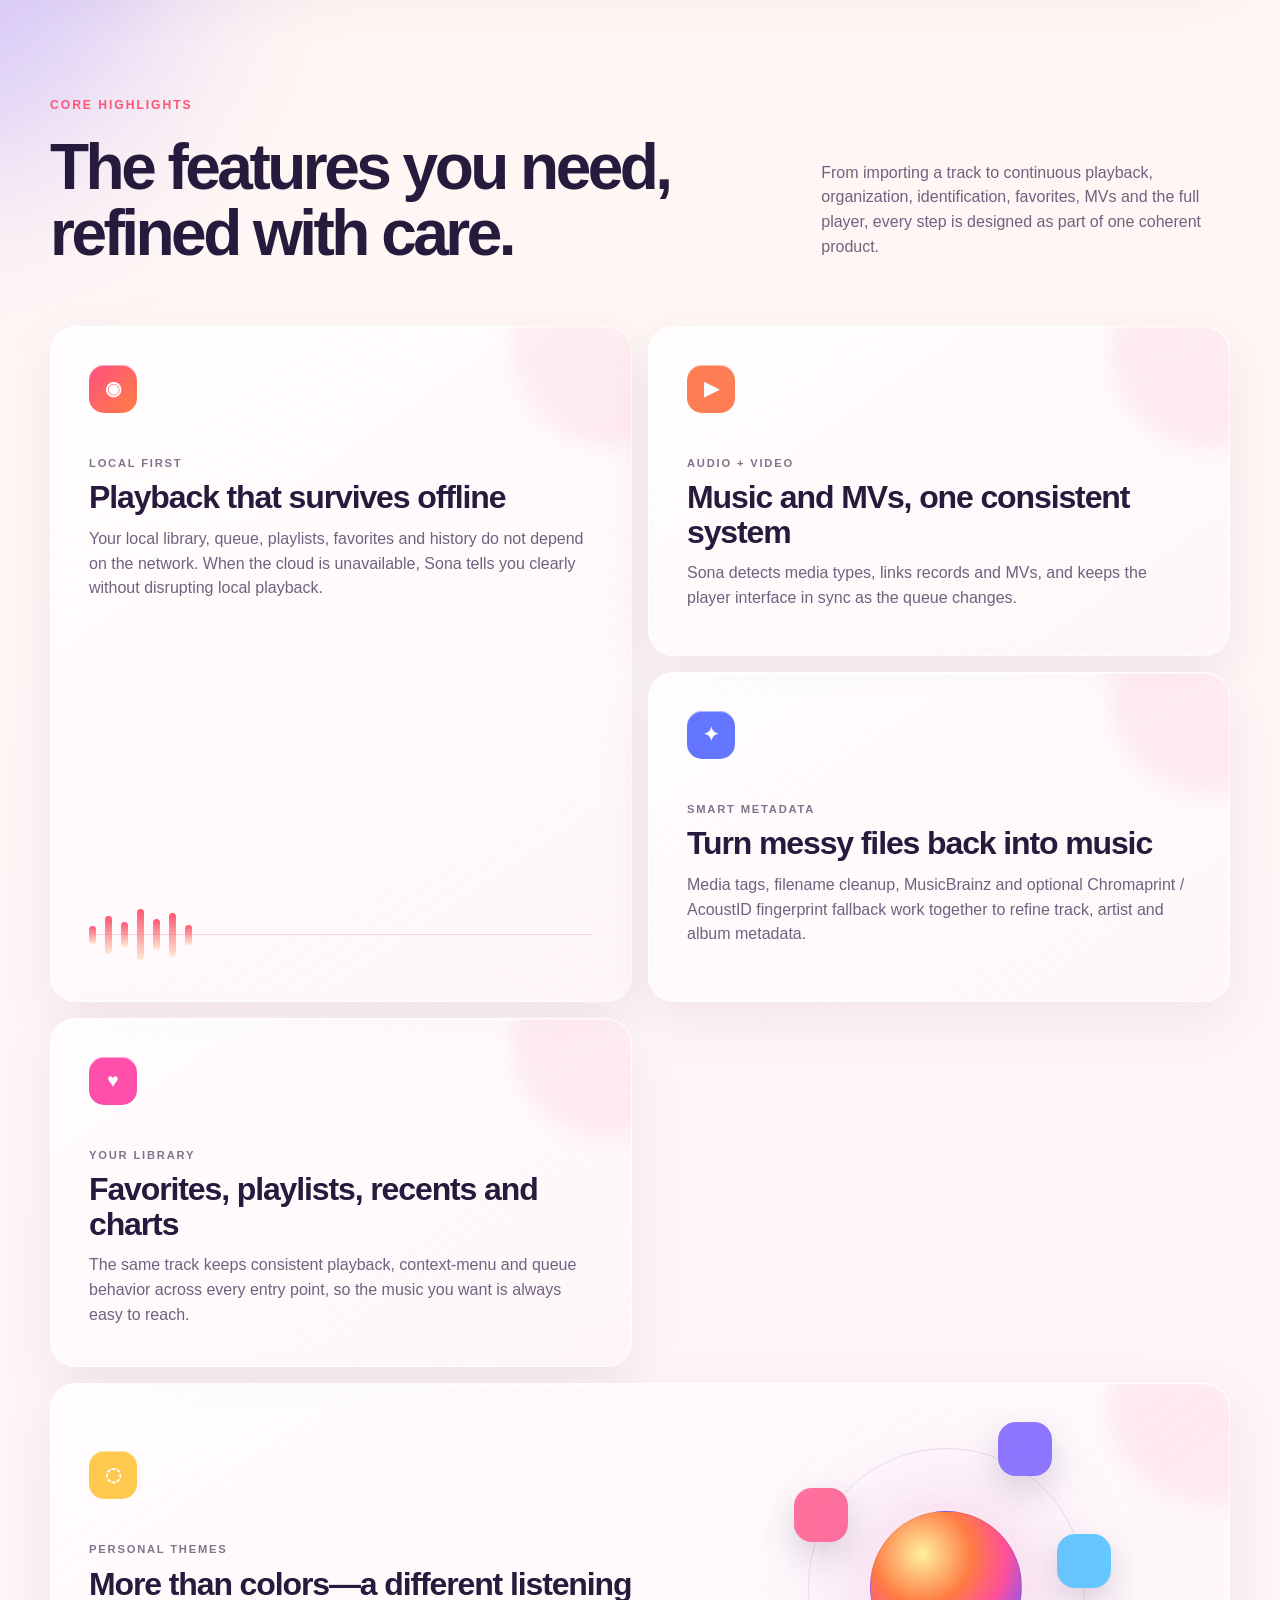
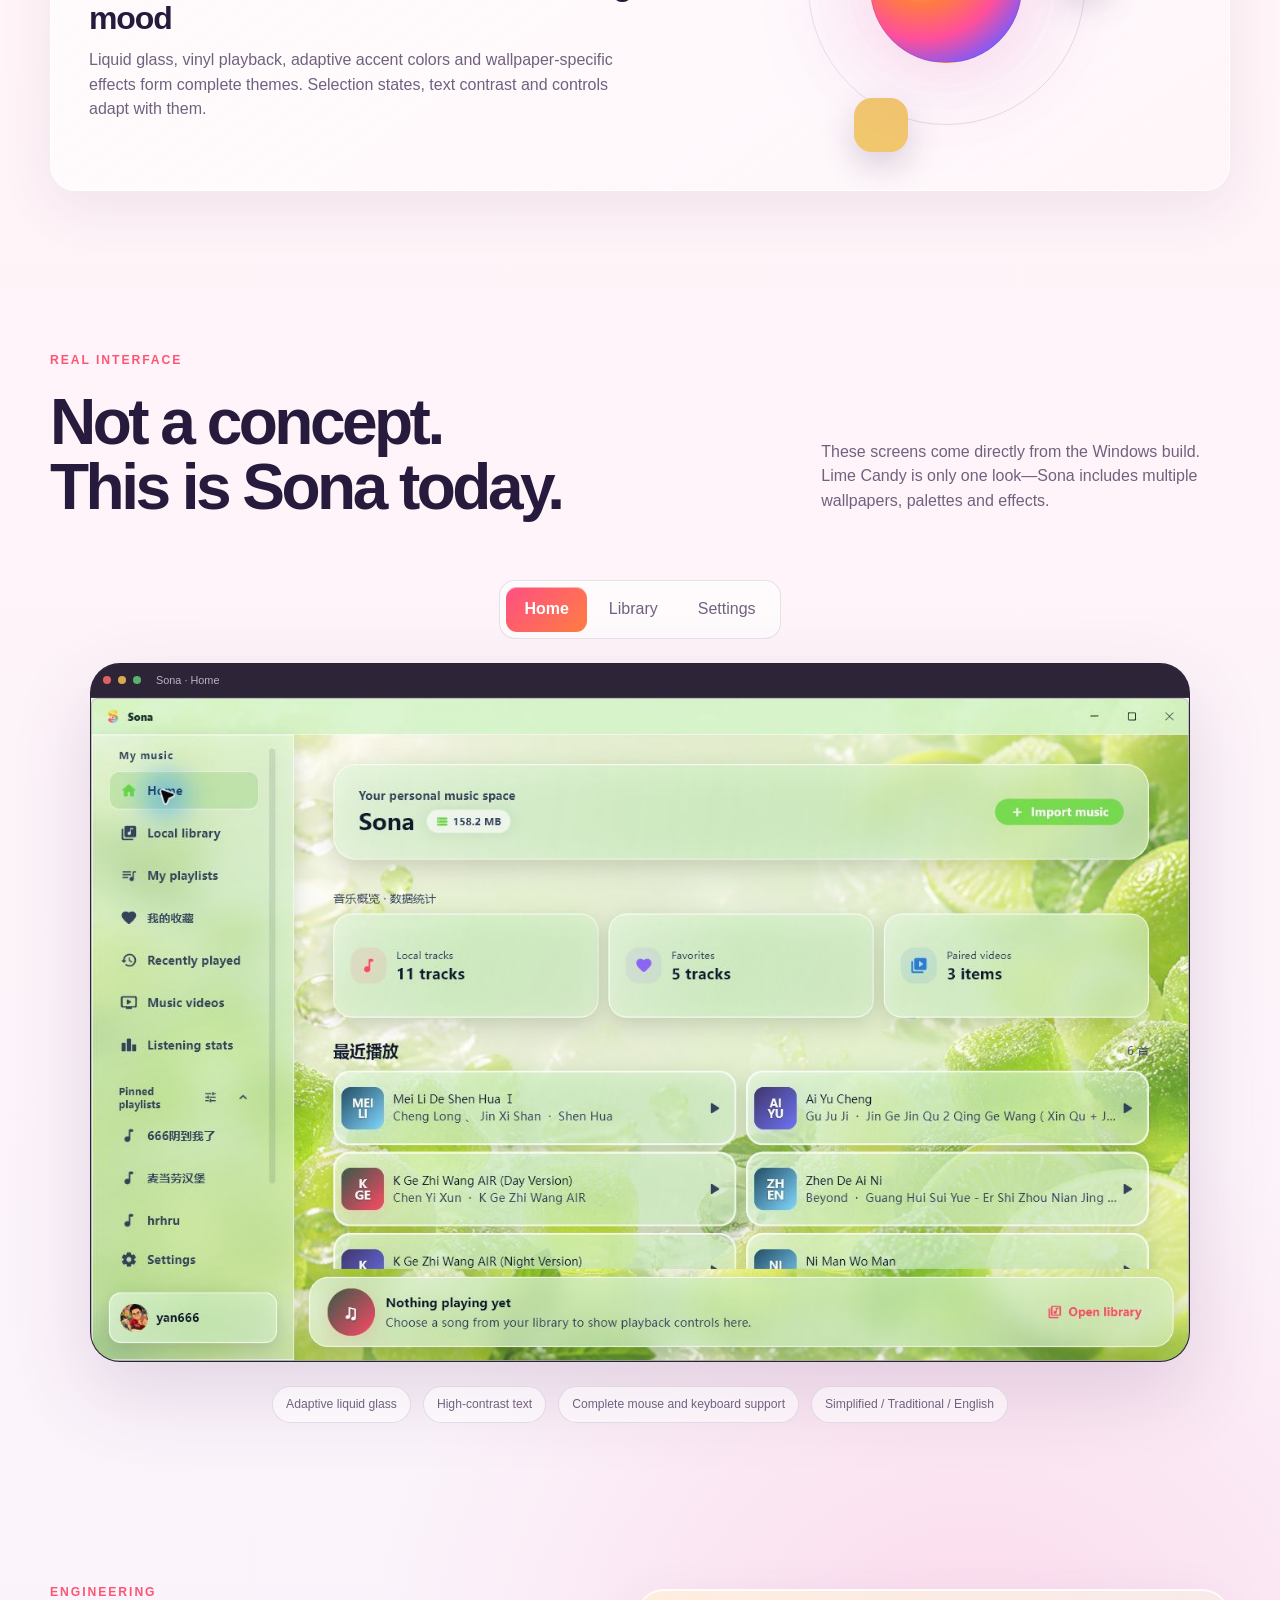
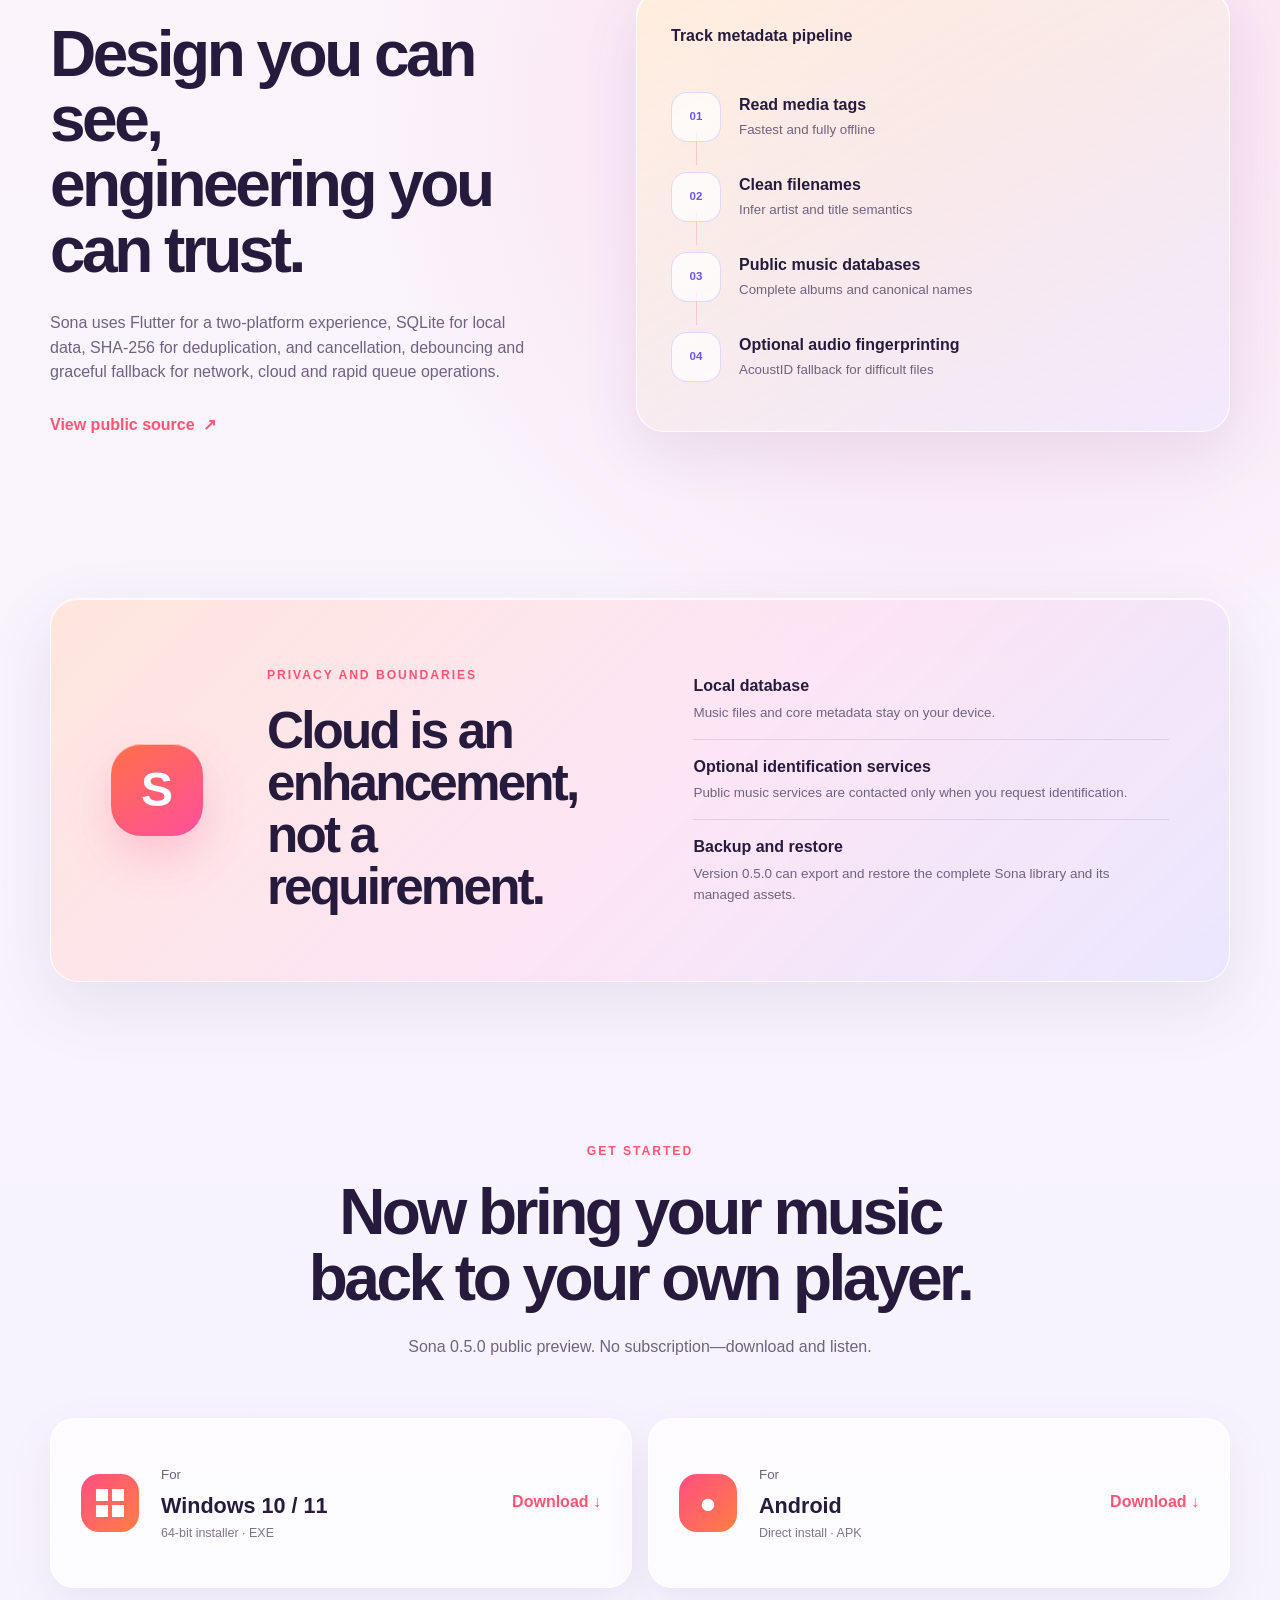
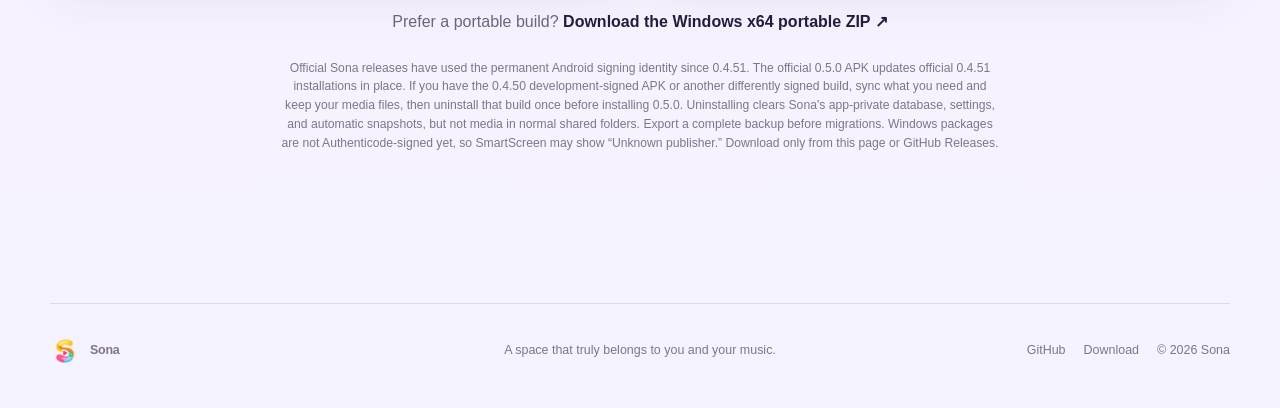
==== commit 6103769c: "feat: prepare Sona 0.5.0 public release" ====
--- a/docs/index.html
+++ b/docs/index.html
@@ -4,58 +4,60 @@
   <meta charset="utf-8">
   <meta name="viewport" content="width=device-width, initial-scale=1">
   <meta name="theme-color" content="#fff7ee">
+  <meta name="robots" content="index, follow">
   <meta name="description" content="Sona is a local-first, offline-ready music player for Windows and Android with MVs, smart metadata, liquid-glass themes and sync foundations.">
-  <link rel="canonical" href="https://sona.yanbaoli.me/">
   <meta property="og:title" content="Sona — Keep your music in your own hands">
   <meta property="og:description" content="Local-first and offline-ready, with music, MVs, smart organization and expressive themes.">
   <meta property="og:type" content="website">
+  <meta property="og:site_name" content="Sona">
   <meta property="og:url" content="https://sona.yanbaoli.me/">
   <meta property="og:image" content="https://sona.yanbaoli.me/site/assets/og-background.png">
   <meta name="twitter:card" content="summary_large_image">
-  <meta name="twitter:title" content="Sona — Keep your music in your own hands">
-  <meta name="twitter:description" content="A local-first, offline-ready music player for Windows and Android.">
-  <meta name="twitter:image" content="https://sona.yanbaoli.me/site/assets/og-background.png">
   <title>Sona — A local-first music player</title>
+  <link rel="canonical" href="https://sona.yanbaoli.me/">
+  <link rel="alternate" hreflang="en" href="https://sona.yanbaoli.me/">
+  <link rel="alternate" hreflang="zh-CN" href="https://sona.yanbaoli.me/?lang=zh">
+  <link rel="alternate" hreflang="x-default" href="https://sona.yanbaoli.me/">
   <link rel="icon" href="site/assets/sona-mark.png">
-  <link rel="stylesheet" href="site/styles.css?v=0.4.51.2">
+  <link rel="stylesheet" href="site/styles.css?v=0.5.0.3">
 </head>
 <body>
-  <a class="skip-link" href="#main">跳到正文</a>
+  <a class="skip-link" href="#main">Skip to content</a>
   <div class="ambient ambient-one" aria-hidden="true"></div>
   <div class="ambient ambient-two" aria-hidden="true"></div>
 
   <header class="site-header" data-header>
-    <a class="brand" href="#top" aria-label="Sona 首页">
+    <a class="brand" href="#top" aria-label="Sona home">
       <img src="site/assets/sona-mark.png" alt="" width="34" height="34">
       <span>Sona</span>
     </a>
-    <nav class="desktop-nav" aria-label="主导航">
-      <a href="#features">亮点</a>
-      <a href="#experience">界面</a>
-      <a href="#technology">技术</a>
-      <a href="#download">下载</a>
+    <nav class="desktop-nav" aria-label="Main navigation">
+      <a href="#features">Highlights</a>
+      <a href="#experience">Gallery</a>
+      <a href="#technology">Technology</a>
+      <a href="#download">Download</a>
     </nav>
     <div class="header-actions">
-      <button class="language-toggle" type="button" data-language-toggle aria-label="Switch to English" title="Switch to English">EN</button>
+      <button class="language-toggle" type="button" data-language-toggle aria-label="切换至中文" title="切换至中文">中文</button>
       <a class="text-link" href="https://github.com/Owl-Lee/Sona-Player" target="_blank" rel="noreferrer">GitHub</a>
-      <a class="button button-small button-primary" href="#download">立即体验</a>
+      <a class="button button-small button-primary" href="#download">Try it now</a>
     </div>
   </header>
 
   <main id="main">
     <section class="hero" id="top">
       <div class="hero-copy reveal">
-        <p class="eyebrow"><span></span> Windows · Android · 公开预览</p>
-        <h1>把音乐留在<br><em>自己手里。</em></h1>
-        <p class="hero-lead">Sona 是一款本地优先、离线可用的音乐播放器。它把音乐、MV、播放队列、智能整理和个性化主题放进同一个安静、顺手的空间。</p>
+        <p class="eyebrow"><span></span> Windows · Android · Public preview</p>
+        <h1>Keep your music<br><em>in your own hands.</em></h1>
+        <p class="hero-lead">Sona is a local-first music player built to work offline. It brings music, MVs, queues, smart organization and expressive themes into one calm, effortless space.</p>
         <div class="hero-actions">
-          <a class="button button-primary" href="#download">免费下载</a>
-          <a class="button button-ghost" href="#experience">看看真实界面</a>
+          <a class="button button-primary" href="#download">Free download</a>
+          <a class="button button-ghost" href="#experience">See the real interface</a>
         </div>
-        <div class="hero-proof" aria-label="产品特性摘要">
-          <span><b>本地优先</b> 无网也能听</span>
-          <span><b>双端</b> Windows + Android</span>
-          <span><b>不订阅</b> 当前预览版免费</span>
+        <div class="hero-proof" aria-label="Product highlights">
+          <span><b>Local-first</b> Works offline</span>
+          <span><b>Two platforms</b> Windows + Android</span>
+          <span><b>No subscription</b> Free during public preview</span>
         </div>
       </div>
 
@@ -64,61 +66,61 @@
         <figure class="app-frame app-frame-hero">
           <div class="window-bar" aria-hidden="true">
             <span class="traffic red"></span><span class="traffic amber"></span><span class="traffic green"></span>
-            <span class="window-title">Sona · 正在播放</span>
+            <span class="window-title">Sona · Now playing</span>
           </div>
-          <img data-hero-image src="site/assets/screenshots/player.png" alt="Sona 的沉浸式黑胶播放页，使用青柠软糖主题" width="1346" height="813">
+          <img data-hero-image src="site/assets/screenshots/player-en.png" alt="Sona immersive vinyl player in English using the Lime Candy theme" width="1346" height="813">
         </figure>
-        <div class="floating-note note-one"><span>♪</span><b>离线播放</b><small>网络断开也不中断</small></div>
-        <div class="floating-note note-two"><span>⌁</span><b>智能整理</b><small>识别歌名与歌手</small></div>
+        <div class="floating-note note-one"><span>♪</span><b>Offline playback</b><small>Keeps playing without internet</small></div>
+        <div class="floating-note note-two"><span>⌁</span><b>Smart organization</b><small>Identifies titles and artists</small></div>
       </div>
     </section>
 
     <section class="manifesto section-shell reveal">
-      <p class="section-kicker">为什么是 Sona</p>
-      <h2>播放器不该在断网时<br>变成一块空白。</h2>
+      <p class="section-kicker">Why Sona</p>
+      <h2>A music player should not<br>go blank when the internet does.</h2>
       <div class="manifesto-grid">
-        <p>Sona 从一开始就围绕本地文件设计：先让播放可靠，再把云同步当作增强，而不是依赖。你的音乐库保存在本机 SQLite 数据库中，扫描、收藏、歌单和播放记录都能在离线状态继续工作。</p>
-        <div class="manifesto-stat"><strong>100%</strong><span>本地播放路径不依赖云端</span></div>
+        <p>Sona is designed around local files from day one: reliable playback comes first, while cloud sync remains an enhancement rather than a dependency. Your library lives in a local SQLite database, so scanning, favorites, playlists and listening history keep working offline.</p>
+        <div class="manifesto-stat"><strong>100%</strong><span>Local playback never depends on the cloud</span></div>
       </div>
     </section>
 
     <section class="features section-shell" id="features">
       <div class="section-heading reveal">
-        <div><p class="section-kicker">核心亮点</p><h2>该有的能力，<br>每一项都认真打磨。</h2></div>
-        <p>从导入一首歌，到连续播放、整理、识别、收藏，再到 MV 与完整播放页，Sona 尽量让每一步都像一个完整产品，而不是功能拼盘。</p>
+        <div><p class="section-kicker">Core highlights</p><h2>The features you need,<br>refined with care.</h2></div>
+        <p>From importing a track to continuous playback, organization, identification, favorites, MVs and the full player, every step is designed as part of one coherent product.</p>
       </div>
       <div class="feature-grid">
-        <article class="feature-card feature-card-signal reveal">
+        <article class="feature-card feature-card-large reveal">
           <div class="feature-icon">◉</div>
           <p class="feature-label">LOCAL FIRST</p>
-          <h3>无网照常播放</h3>
-          <p>本地曲库、播放队列、歌单、收藏与记录不依赖网络。云端不可用时，应用会明确提示，但不会拖垮本地体验。</p>
+          <h3>Playback that survives offline</h3>
+          <p>Your local library, queue, playlists, favorites and history do not depend on the network. When the cloud is unavailable, Sona tells you clearly without disrupting local playback.</p>
           <div class="signal" aria-hidden="true"><i></i><i></i><i></i><i></i><i></i><i></i><i></i></div>
         </article>
         <article class="feature-card reveal" data-delay="1">
           <div class="feature-icon accent">▶</div>
           <p class="feature-label">AUDIO + VIDEO</p>
-          <h3>音乐和 MV 在同一套逻辑里</h3>
-          <p>自动识别媒体类型、关联唱片与 MV，队列切歌时同步更新播放界面。</p>
+          <h3>Music and MVs, one consistent system</h3>
+          <p>Sona detects media types, links records and MVs, and keeps the player interface in sync as the queue changes.</p>
         </article>
         <article class="feature-card reveal" data-delay="2">
           <div class="feature-icon blue">✦</div>
           <p class="feature-label">SMART METADATA</p>
-          <h3>让杂乱文件重新有名字</h3>
-          <p>结合标签、文件名清理、MusicBrainz，以及可选 Chromaprint / AcoustID 声纹回退，校准歌曲、歌手和专辑信息。</p>
+          <h3>Turn messy files back into music</h3>
+          <p>Media tags, filename cleanup, MusicBrainz and optional Chromaprint / AcoustID fingerprint fallback work together to refine track, artist and album metadata.</p>
         </article>
         <article class="feature-card reveal">
           <div class="feature-icon pink">♥</div>
           <p class="feature-label">YOUR LIBRARY</p>
-          <h3>收藏、歌单、最近播放与排行</h3>
-          <p>同一首歌在不同入口保持一致的播放、右键与队列逻辑，快速找到真正想听的内容。</p>
+          <h3>Favorites, playlists, recents and charts</h3>
+          <p>The same track keeps consistent playback, context-menu and queue behavior across every entry point, so the music you want is always easy to reach.</p>
         </article>
         <article class="feature-card feature-card-wide reveal" data-delay="1">
           <div>
             <div class="feature-icon warm">◌</div>
             <p class="feature-label">PERSONAL THEMES</p>
-            <h3>不止换颜色，而是换一种听歌氛围</h3>
-            <p>液态毛玻璃、黑胶唱片、主题色联动与壁纸专属特效共同构成完整皮肤。选中态、文字对比度和控制器会随主题适配。</p>
+            <h3>More than colors—a different listening mood</h3>
+            <p>Liquid glass, vinyl playback, adaptive accent colors and wallpaper-specific effects form complete themes. Selection states, text contrast and controls adapt with them.</p>
           </div>
           <div class="theme-orbits" aria-hidden="true"><i></i><i></i><i></i><i></i></div>
         </article>
@@ -127,79 +129,80 @@
 
     <section class="experience section-shell" id="experience">
       <div class="section-heading reveal">
-        <div><p class="section-kicker">真实界面</p><h2>不是概念图。<br>就是现在的 Sona。</h2></div>
-        <p>以下画面直接采集自 Windows 版本。青柠软糖主题只是其中一种外观，应用内还可以切换多套壁纸、色彩与特效。</p>
-      </div>
-      <div class="showcase-tabs reveal" role="tablist" aria-label="产品界面预览">
-        <button class="showcase-tab active" type="button" role="tab" aria-selected="true" data-shot="home">首页</button>
-        <button class="showcase-tab" type="button" role="tab" aria-selected="false" data-shot="library">本地曲库</button>
-        <button class="showcase-tab" type="button" role="tab" aria-selected="false" data-shot="settings">设置</button>
+        <div><p class="section-kicker">Real interface</p><h2>Not a concept.<br>This is Sona today.</h2></div>
+        <p>These screens come directly from the Windows build. Lime Candy is only one look—Sona includes multiple wallpapers, palettes and effects.</p>
+      </div>
+      <div class="showcase-tabs reveal" role="tablist" aria-label="Product interface preview">
+        <button class="showcase-tab active" type="button" role="tab" aria-selected="true" data-shot="home">Home</button>
+        <button class="showcase-tab" type="button" role="tab" aria-selected="false" data-shot="library">Library</button>
+        <button class="showcase-tab" type="button" role="tab" aria-selected="false" data-shot="settings">Settings</button>
       </div>
       <figure class="app-frame showcase-frame reveal">
-        <div class="window-bar" aria-hidden="true"><span class="traffic red"></span><span class="traffic amber"></span><span class="traffic green"></span><span class="window-title" data-shot-title>Sona · 首页</span></div>
-        <img data-showcase-image src="site/assets/screenshots/home.png" alt="Sona 首页真实截图" width="1098" height="769">
+        <div class="window-bar" aria-hidden="true"><span class="traffic red"></span><span class="traffic amber"></span><span class="traffic green"></span><span class="window-title" data-shot-title>Sona · Home</span></div>
+        <img data-showcase-image src="site/assets/screenshots/home-en.png" alt="Real screenshot of the Sona home screen" width="1098" height="769">
       </figure>
       <div class="experience-notes reveal">
-        <span>自适应液态玻璃</span><span>高对比文字</span><span>完整键鼠交互</span><span>简体 / 繁体 / English</span>
+        <span>Adaptive liquid glass</span><span>High-contrast text</span><span>Complete mouse and keyboard support</span><span>Simplified / Traditional / English</span>
       </div>
     </section>
 
     <section class="technology section-shell" id="technology">
       <div class="technology-copy reveal">
-        <p class="section-kicker">技术路径</p>
-        <h2>看得见设计，<br>也看得见工程底座。</h2>
-        <p>Sona 使用 Flutter 构建双端体验，以 SQLite 保存本地资料，通过 SHA-256 去重，并对网络、云端读取与连续切歌做了防抖、取消与失败回退。</p>
-        <a class="inline-link" href="https://github.com/Owl-Lee/Sona-Player" target="_blank" rel="noreferrer">查看公开源代码 <span>↗</span></a>
-      </div>
-      <div class="pipeline reveal" data-delay="1" aria-label="歌曲智能识别流程">
-        <p class="pipeline-title">歌曲信息识别流程</p>
+        <p class="section-kicker">Engineering</p>
+        <h2>Design you can see,<br>engineering you can trust.</h2>
+        <p>Sona uses Flutter for a two-platform experience, SQLite for local data, SHA-256 for deduplication, and cancellation, debouncing and graceful fallback for network, cloud and rapid queue operations.</p>
+        <a class="inline-link" href="https://github.com/Owl-Lee/Sona-Player" target="_blank" rel="noreferrer">View public source <span>↗</span></a>
+      </div>
+      <div class="pipeline reveal" data-delay="1" aria-label="Smart track identification pipeline">
+        <p class="pipeline-title">Track metadata pipeline</p>
         <ol>
-          <li><span>01</span><div><b>读取媒体标签</b><small>最快、完全离线</small></div></li>
-          <li><span>02</span><div><b>清理文件名</b><small>识别歌手与歌曲语义</small></div></li>
-          <li><span>03</span><div><b>公共音乐资料库</b><small>补齐专辑与规范名称</small></div></li>
-          <li><span>04</span><div><b>可选音频声纹</b><small>AcoustID 作为困难样本回退</small></div></li>
+          <li><span>01</span><div><b>Read media tags</b><small>Fastest and fully offline</small></div></li>
+          <li><span>02</span><div><b>Clean filenames</b><small>Infer artist and title semantics</small></div></li>
+          <li><span>03</span><div><b>Public music databases</b><small>Complete albums and canonical names</small></div></li>
+          <li><span>04</span><div><b>Optional audio fingerprinting</b><small>AcoustID fallback for difficult files</small></div></li>
         </ol>
       </div>
     </section>
 
     <section class="privacy section-shell reveal">
       <div class="privacy-mark">S</div>
-      <div><p class="section-kicker">隐私与边界</p><h2>云端是增强，<br>不是使用前提。</h2></div>
+      <div><p class="section-kicker">Privacy and boundaries</p><h2>Cloud is an enhancement,<br>not a requirement.</h2></div>
       <div class="privacy-list">
-        <p><b>本地数据库</b><span>音乐文件与核心资料保存在你的设备上。</span></p>
-        <p><b>可选识别服务</b><span>只有主动识别时才请求公开音乐资料服务。</span></p>
-        <p><b>公开预览</b><span>同步能力仍在持续加强，重要音乐请保留本地备份。</span></p>
+        <p><b>Local database</b><span>Music files and core metadata stay on your device.</span></p>
+        <p><b>Optional identification services</b><span>Public music services are contacted only when you request identification.</span></p>
+        <p><b>Backup and restore</b><span>Version 0.5.0 can export and restore the complete Sona library and its managed assets.</span></p>
       </div>
     </section>
 
     <section class="download section-shell" id="download">
       <div class="download-heading reveal">
-        <p class="section-kicker">开始使用</p>
-        <h2>现在，把自己的音乐<br>带回自己的播放器。</h2>
-        <p>Sona 0.4.51 公开预览版。无需订阅，下载即用。</p>
+        <p class="section-kicker">Get started</p>
+        <h2>Now bring your music<br>back to your own player.</h2>
+        <p>Sona 0.5.0 public preview. No subscription—download and listen.</p>
       </div>
       <div class="download-grid">
-        <a class="download-card reveal" href="https://github.com/Owl-Lee/Sona-Player/releases/latest/download/Sona-Windows-x64.zip">
+        <a class="download-card reveal" href="https://github.com/Owl-Lee/Sona-Player/releases/latest/download/Sona-Windows-x64-Setup.exe">
           <span class="platform-icon windows" aria-hidden="true"><i></i><i></i><i></i><i></i></span>
-          <div><small>适用于</small><h3>Windows 10 / 11</h3><p>64 位便携版 · ZIP</p></div>
-          <b>下载 <span>↓</span></b>
+          <div><small>For</small><h3>Windows 10 / 11</h3><p>64-bit installer · EXE</p></div>
+          <b>Download <span>↓</span></b>
         </a>
         <a class="download-card reveal" data-delay="1" href="https://github.com/Owl-Lee/Sona-Player/releases/latest/download/Sona-Android.apk">
           <span class="platform-icon android" aria-hidden="true">●</span>
-          <div><small>适用于</small><h3>Android</h3><p>直接安装 · APK</p></div>
-          <b>下载 <span>↓</span></b>
+          <div><small>For</small><h3>Android</h3><p>Direct install · APK</p></div>
+          <b>Download <span>↓</span></b>
         </a>
       </div>
-      <p class="release-note reveal">当前为公开预览版。Android 0.4.50 无法直接覆盖升级到 0.4.51，请先备份并卸载旧版一次；Windows 可能显示 SmartScreen 或“未知发布者”提示。请只从本页面或 GitHub Release 下载。</p>
+      <p class="download-alternative reveal">Prefer a portable build? <a href="https://github.com/Owl-Lee/Sona-Player/releases/latest/download/Sona-Windows-x64.zip">Download the Windows x64 portable ZIP <span>↗</span></a></p>
+      <p class="release-note reveal">Official Sona releases have used the permanent Android signing identity since 0.4.51. The official 0.5.0 APK updates official 0.4.51 installations in place. If you have the 0.4.50 development-signed APK or another differently signed build, sync what you need and keep your media files, then uninstall that build once before installing 0.5.0. Uninstalling clears Sona's app-private database, settings, and automatic snapshots, but not media in normal shared folders. Export a complete backup before migrations. Windows packages are not Authenticode-signed yet, so SmartScreen may show “Unknown publisher.” Download only from this page or GitHub Releases.</p>
     </section>
   </main>
 
   <footer class="site-footer">
     <a class="brand" href="#top"><img src="site/assets/sona-mark.png" alt="" width="30" height="30"><span>Sona</span></a>
-    <p>为自己的音乐，做一个真正属于自己的空间。</p>
-    <div><a href="https://github.com/Owl-Lee/Sona-Player" target="_blank" rel="noreferrer">GitHub</a><a href="#download">下载</a><span>© <span data-year></span> Sona</span></div>
+    <p>A space that truly belongs to you and your music.</p>
+    <div><a href="https://github.com/Owl-Lee/Sona-Player" target="_blank" rel="noreferrer">GitHub</a><a href="#download">Download</a><span>© <span data-year></span> Sona</span></div>
   </footer>
 
-  <script src="site/app.js?v=0.4.51.2" defer></script>
+  <script src="site/app.js?v=0.5.0.3" defer></script>
 </body>
 </html>
--- a/docs/site/styles.css
+++ b/docs/site/styles.css
@@ -17,7 +17,7 @@
 }
 
 * { box-sizing: border-box; }
-html { overflow-x: clip; scroll-behavior: smooth; }
+html { scroll-behavior: smooth; overflow-x: hidden; }
 body {
   margin: 0;
   min-width: 320px;
@@ -116,18 +116,18 @@
 .features, .experience, .technology, .download { padding-top: 160px; }
 .section-heading { display: grid; grid-template-columns: 1.25fr .75fr; gap: 90px; align-items: end; margin-bottom: 60px; }
 .section-heading > p { max-width: 500px; margin-bottom: 6px; color: var(--muted); }
-.feature-grid { display: grid; grid-template-columns: repeat(2, minmax(0, 1fr)); gap: 22px; }
-.feature-card { position: relative; min-height: 300px; padding: 34px; display: flex; flex-direction: column; overflow: hidden; border: 1px solid var(--line); border-radius: 26px; background: linear-gradient(145deg, rgba(255,255,255,.055), rgba(255,255,255,.015)); }
+.feature-grid { display: grid; grid-template-columns: repeat(2, 1fr); gap: 16px; }
+.feature-card { position: relative; min-height: 330px; padding: 38px; overflow: hidden; border: 1px solid var(--line); border-radius: 26px; background: linear-gradient(145deg, rgba(255,255,255,.055), rgba(255,255,255,.015)); }
 .feature-card::before { content: ""; position: absolute; width: 200px; height: 200px; right: -80px; top: -80px; border-radius: 50%; background: rgba(157,233,78,.05); filter: blur(10px); }
 .feature-card:hover { border-color: rgba(157,233,78,.28); background: linear-gradient(145deg, rgba(157,233,78,.075), rgba(255,255,255,.018)); }
-.feature-card-signal { padding-bottom: 88px; }
-.feature-card-wide { min-height: 300px; grid-column: 1 / -1; display: grid; grid-template-columns: minmax(0, 1.15fr) minmax(280px, .85fr); align-items: center; gap: 40px; }
-.feature-icon { display: grid; place-items: center; width: 48px; height: 48px; margin-bottom: 30px; border-radius: 15px; background: var(--accent); color: #17200e; font-size: 1.2rem; font-weight: 900; box-shadow: inset 0 1px rgba(255,255,255,.48); }
+.feature-card-large { min-height: 390px; grid-row: span 2; }
+.feature-card-wide { min-height: 300px; grid-column: 1 / -1; display: grid; grid-template-columns: 1fr .8fr; align-items: center; }
+.feature-icon { display: grid; place-items: center; width: 48px; height: 48px; margin-bottom: 42px; border-radius: 15px; background: var(--accent); color: #17200e; font-size: 1.2rem; font-weight: 900; box-shadow: inset 0 1px rgba(255,255,255,.48); }
 .feature-icon.accent { background: #ff7d55; }.feature-icon.blue { background: var(--blue); }.feature-icon.pink { background: var(--pink); }.feature-icon.warm { background: var(--warm); }
 .feature-label { margin-bottom: 8px; color: #7f897a; font-size: .7rem; font-weight: 750; letter-spacing: .16em; }
 .feature-card h3 { margin-bottom: 12px; font-size: clamp(1.55rem, 2.5vw, 2.2rem); line-height: 1.08; letter-spacing: -.035em; }
 .feature-card > p:last-of-type, .feature-card > div > p:last-of-type { max-width: 560px; margin-bottom: 0; color: var(--muted); }
-.signal { position: absolute; left: 34px; right: 34px; bottom: 24px; height: 48px; display: flex; align-items: center; gap: 9px; }
+.signal { position: absolute; left: 38px; right: 38px; bottom: 35px; height: 62px; display: flex; align-items: center; gap: 9px; }
 .signal::before { content: ""; position: absolute; left: 0; right: 0; height: 1px; background: rgba(157,233,78,.2); }
 .signal i { z-index: 1; width: 7px; height: 18px; border-radius: 9px; background: linear-gradient(var(--accent), rgba(157,233,78,.18)); animation: wave 1.4s ease-in-out infinite alternate; }
 .signal i:nth-child(2) { height: 38px; animation-delay: -.4s; }.signal i:nth-child(3) { height: 25px; animation-delay: -.8s; }.signal i:nth-child(4) { height: 51px; animation-delay: -.2s; }.signal i:nth-child(5) { height: 31px; animation-delay: -.7s; }.signal i:nth-child(6) { height: 44px; animation-delay: -.5s; }.signal i:nth-child(7) { height: 20px; animation-delay: -.9s; }
@@ -171,6 +171,9 @@
 .download-card { min-height: 170px; padding: 30px; display: grid; grid-template-columns: 58px 1fr auto; gap: 22px; align-items: center; text-align: left; border: 1px solid var(--line); border-radius: 24px; background: rgba(255,255,255,.035); transition: border-color .2s ease, background .2s ease, transform .2s ease; }
 .download-card:hover { transform: translateY(-4px); border-color: rgba(157,233,78,.35); background: rgba(157,233,78,.08); }
 .download-card small { color: var(--muted); }.download-card h3 { margin: 2px 0; font-size: 1.35rem; }.download-card p { margin: 0; color: #7f897a; font-size: .78rem; }.download-card > b { color: var(--accent); }
+.download-alternative { margin: 22px 0 0; color: var(--muted); }
+.download-alternative a { color: var(--text); font-weight: 700; text-decoration: none; }
+.download-alternative a:hover { color: var(--accent); }
 .platform-icon { display: grid; place-items: center; width: 58px; height: 58px; border-radius: 18px; background: var(--accent); color: #19210f; }
 .platform-icon.windows { grid-template-columns: 1fr 1fr; gap: 3px; padding: 15px; }.platform-icon.windows i { width: 12px; height: 12px; background: #18210f; }
 .platform-icon.android { font-size: 1.8rem; }
@@ -192,26 +195,31 @@
   .privacy { grid-template-columns: 90px 1fr; }.privacy-list { grid-column: 1 / -1; }
 }
 
+/* Keep the fixed header relaxed at common tablet widths.  At 768px the
+   desktop navigation otherwise squeezes both language and primary actions
+   into multi-line pills. */
+@media (max-width: 860px) {
+  .site-header { top: 8px; width: calc(100% - 16px); grid-template-columns: 1fr auto; }
+  .desktop-nav, .text-link { display: none; }
+  .header-actions { gap: 8px; }
+  .language-toggle { min-width: 40px; padding: 0 10px; }
+}
+
 @media (max-width: 760px) {
   .site-header { top: 8px; width: calc(100% - 16px); grid-template-columns: 1fr auto; }
   .desktop-nav, .text-link { display: none; }
   .hero { padding: 126px 20px 100px; gap: 62px; }
   h1 { font-size: clamp(3.2rem, 17vw, 5.2rem); }
   .hero-proof { gap: 14px; }
-  .hero-visual { width: 100%; }.hero-glow { right: 0; }.app-frame-hero { transform: none; }.note-one { left: 4px; bottom: -48px; }.note-two { display: none; }
+  .hero-visual { width: 100%; }.hero-glow { right: 0; }.note-one { left: 4px; bottom: -48px; }.note-two { display: none; }
   .section-shell { width: min(100% - 24px, 1180px); }
   .manifesto { padding: 56px 26px; }.manifesto-grid, .section-heading, .technology { grid-template-columns: 1fr; gap: 30px; }
   .features, .experience, .technology, .download { padding-top: 110px; }
-  .feature-grid { grid-template-columns: 1fr; gap: 16px; }.feature-card { min-height: 0; }.feature-card-signal { padding-bottom: 88px; }.feature-card-wide { grid-column: auto; grid-template-columns: 1fr; gap: 10px; }.theme-orbits { width: 220px; margin-top: 24px; }
+  .feature-grid { grid-template-columns: 1fr; }.feature-card-large { grid-row: auto; }.feature-card-wide { grid-column: auto; grid-template-columns: 1fr; }.theme-orbits { width: 240px; margin-top: 30px; }
   .showcase-tab { padding: 8px 12px; font-size: .82rem; }.showcase-frame { border-radius: 20px; }
-  .privacy { margin-top: 110px; padding: 32px 24px; grid-template-columns: 62px minmax(0, 1fr); gap: 22px; }.privacy > * { min-width: 0; }.privacy-mark { width: 58px; height: 58px; border-radius: 19px; font-size: 1.7rem; }
+  .privacy { margin-top: 110px; padding: 32px 24px; grid-template-columns: 62px minmax(0, 1fr); gap: 22px; }.privacy-mark { width: 58px; height: 58px; border-radius: 19px; font-size: 1.7rem; }
   .download-grid { grid-template-columns: 1fr; }.download-card { grid-template-columns: 50px 1fr; min-height: 145px; padding: 24px; }.download-card > b { grid-column: 2; }.platform-icon { width: 50px; height: 50px; }
   .site-footer { grid-template-columns: 1fr; text-align: center; }.site-footer .brand { margin: auto; }.site-footer > div { justify-content: center; flex-wrap: wrap; }
-}
-
-@media (max-width: 360px) {
-  .privacy { grid-template-columns: 1fr; }
-  .privacy-list { grid-column: 1; }
 }
 
 @media (prefers-reduced-motion: reduce) {
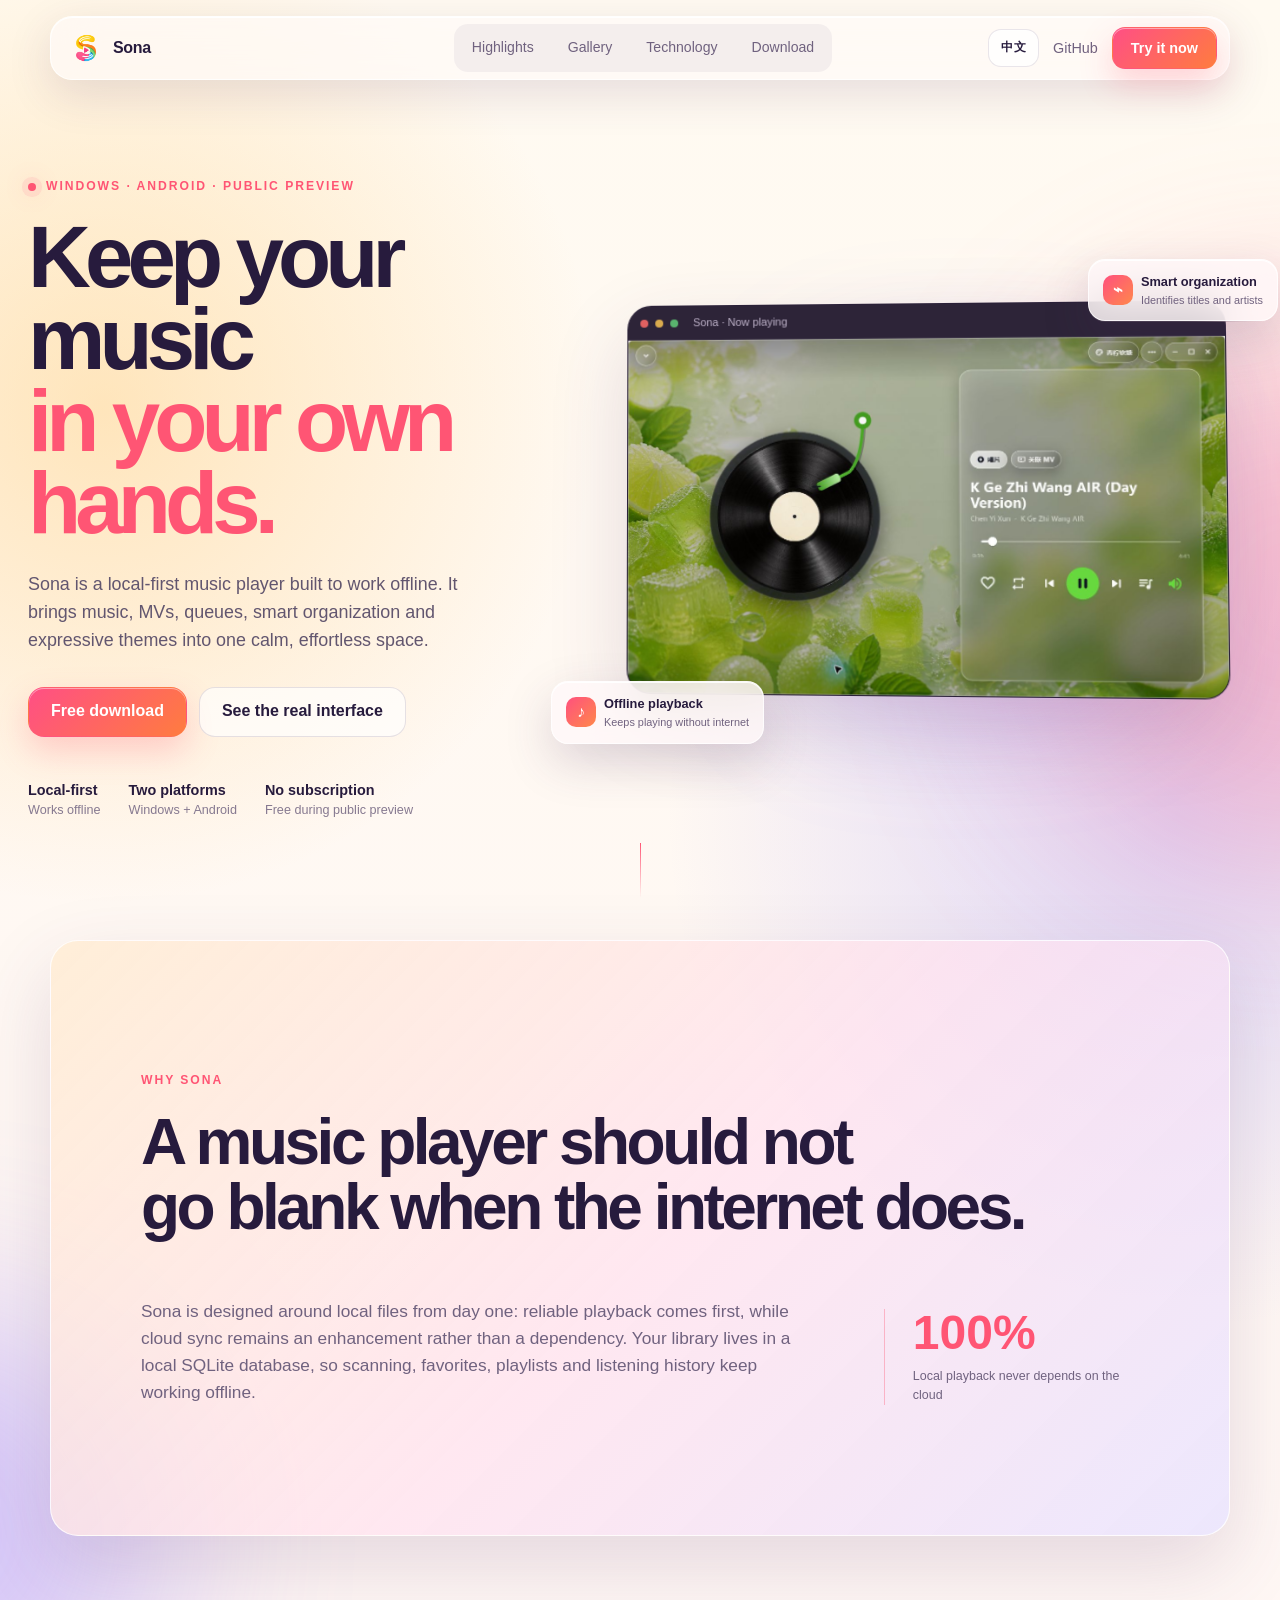
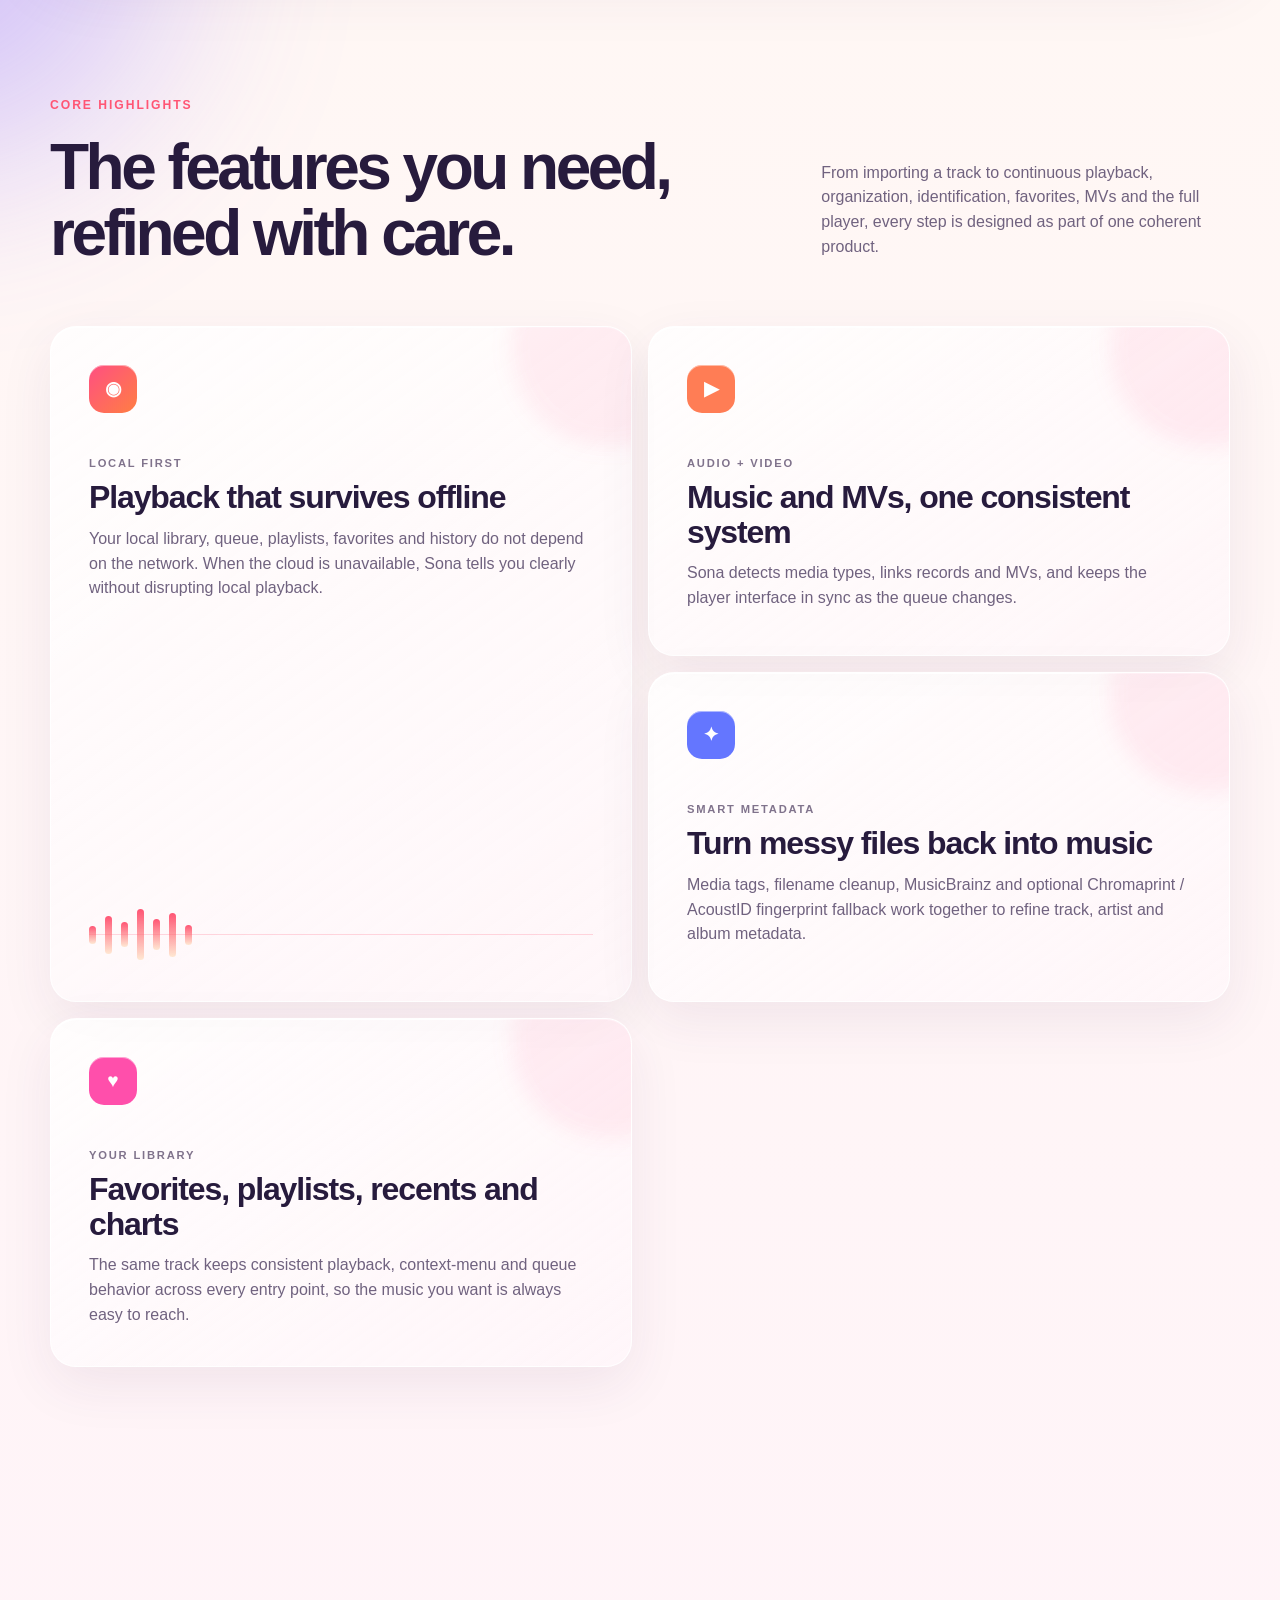
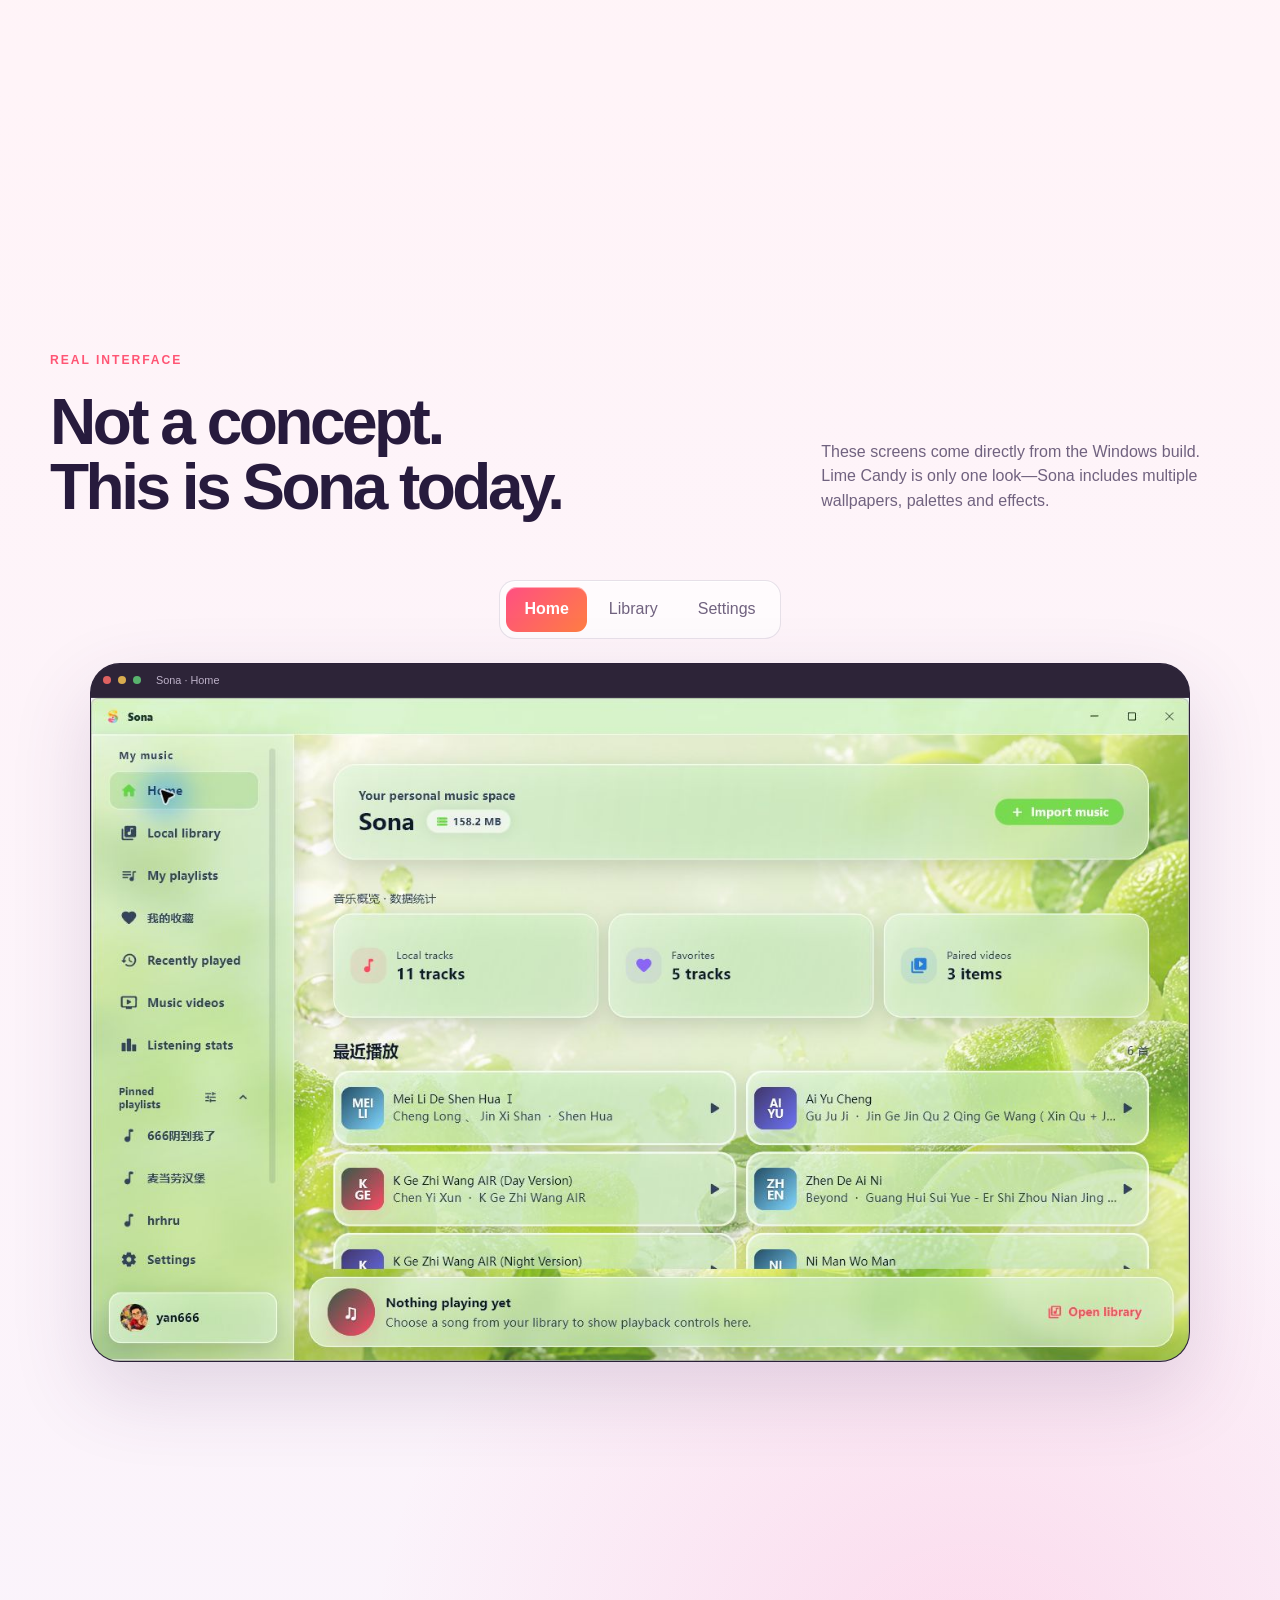
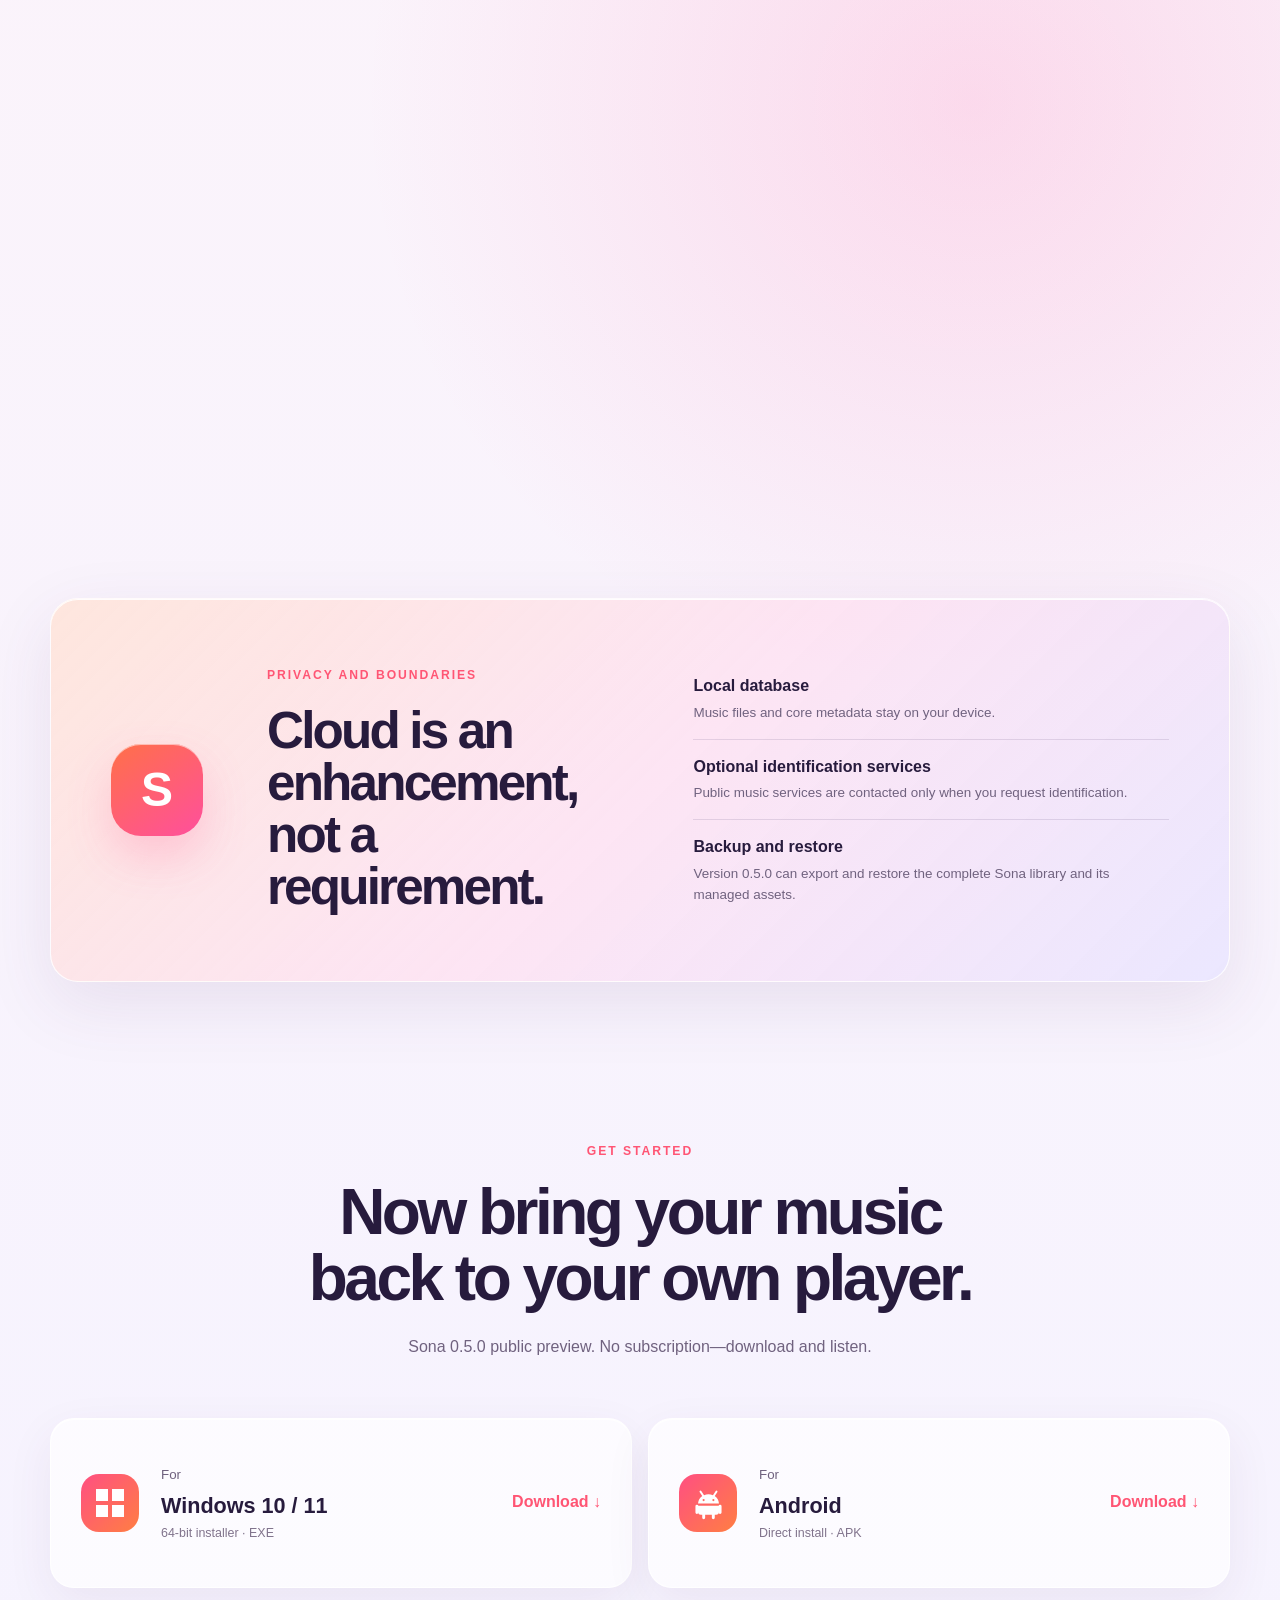
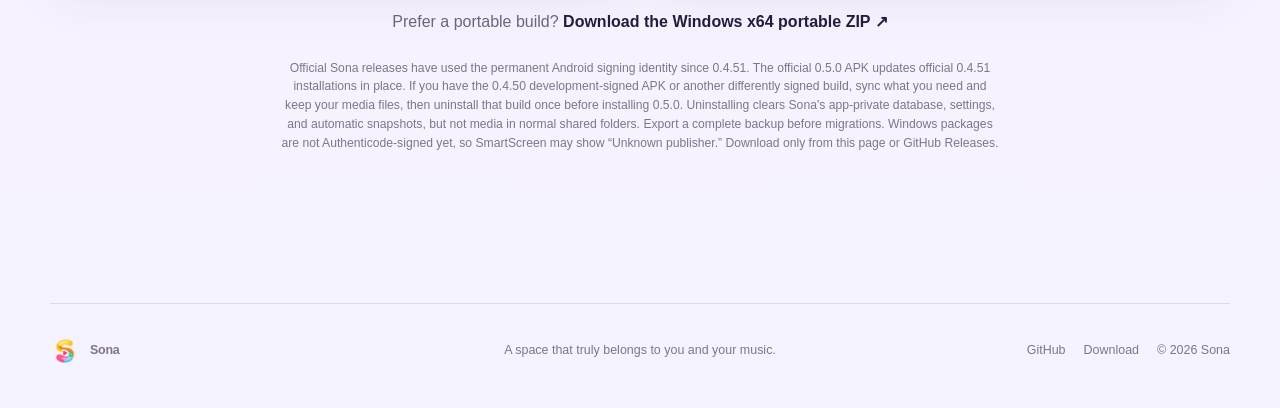
==== commit 06d4e013: "docs: record 0.5.0 closeout and polish visuals" ====
--- a/docs/index.html
+++ b/docs/index.html
@@ -19,7 +19,7 @@
   <link rel="alternate" hreflang="zh-CN" href="https://sona.yanbaoli.me/?lang=zh">
   <link rel="alternate" hreflang="x-default" href="https://sona.yanbaoli.me/">
   <link rel="icon" href="site/assets/sona-mark.png">
-  <link rel="stylesheet" href="site/styles.css?v=0.5.0.3">
+  <link rel="stylesheet" href="site/styles.css?v=0.5.0.4">
 </head>
 <body>
   <a class="skip-link" href="#main">Skip to content</a>
@@ -187,7 +187,15 @@
           <b>Download <span>↓</span></b>
         </a>
         <a class="download-card reveal" data-delay="1" href="https://github.com/Owl-Lee/Sona-Player/releases/latest/download/Sona-Android.apk">
-          <span class="platform-icon android" aria-hidden="true">●</span>
+          <span class="platform-icon android" aria-hidden="true">
+            <svg class="android-mark" viewBox="0 0 48 48" focusable="false">
+              <path d="M15.4 15.1 11.8 9.6a1.4 1.4 0 0 1 2.3-1.5l3.8 5.8a18.7 18.7 0 0 1 12.2 0l3.8-5.8a1.4 1.4 0 0 1 2.3 1.5l-3.6 5.5a14.2 14.2 0 0 1 5.8 10.4H9.6a14.2 14.2 0 0 1 5.8-10.4Z"/>
+              <path d="M9.6 28.3h28.8v8.4a4 4 0 0 1-4 4h-1.8v4.2a2 2 0 1 1-4 0v-4.2h-9.2v4.2a2 2 0 1 1-4 0v-4.2h-1.8a4 4 0 0 1-4-4v-8.4Z"/>
+              <circle cx="17.3" cy="20.7" r="1.5" fill="#ff6b5f"/>
+              <circle cx="30.7" cy="20.7" r="1.5" fill="#ff6b5f"/>
+              <path d="M6.1 29.2a2 2 0 0 1 4 0v8.4a2 2 0 1 1-4 0v-8.4Zm31.8 0a2 2 0 0 1 4 0v8.4a2 2 0 1 1-4 0v-8.4Z"/>
+            </svg>
+          </span>
           <div><small>For</small><h3>Android</h3><p>Direct install · APK</p></div>
           <b>Download <span>↓</span></b>
         </a>
@@ -203,6 +211,6 @@
     <div><a href="https://github.com/Owl-Lee/Sona-Player" target="_blank" rel="noreferrer">GitHub</a><a href="#download">Download</a><span>© <span data-year></span> Sona</span></div>
   </footer>
 
-  <script src="site/app.js?v=0.5.0.3" defer></script>
+  <script src="site/app.js?v=0.5.0.4" defer></script>
 </body>
 </html>
--- a/docs/site/styles.css
+++ b/docs/site/styles.css
@@ -176,7 +176,7 @@
 .download-alternative a:hover { color: var(--accent); }
 .platform-icon { display: grid; place-items: center; width: 58px; height: 58px; border-radius: 18px; background: var(--accent); color: #19210f; }
 .platform-icon.windows { grid-template-columns: 1fr 1fr; gap: 3px; padding: 15px; }.platform-icon.windows i { width: 12px; height: 12px; background: #18210f; }
-.platform-icon.android { font-size: 1.8rem; }
+.platform-icon.android .android-mark { width: 35px; height: 35px; fill: currentColor; }
 .release-note { max-width: 720px; margin: 24px auto 0; color: #727b6f; font-size: .76rem; }
 
 .site-footer { width: min(1180px, calc(100% - 40px)); margin: 0 auto; padding: 32px 0 42px; display: grid; grid-template-columns: 1fr auto 1fr; gap: 24px; align-items: center; border-top: 1px solid var(--line); color: #778074; font-size: .78rem; }
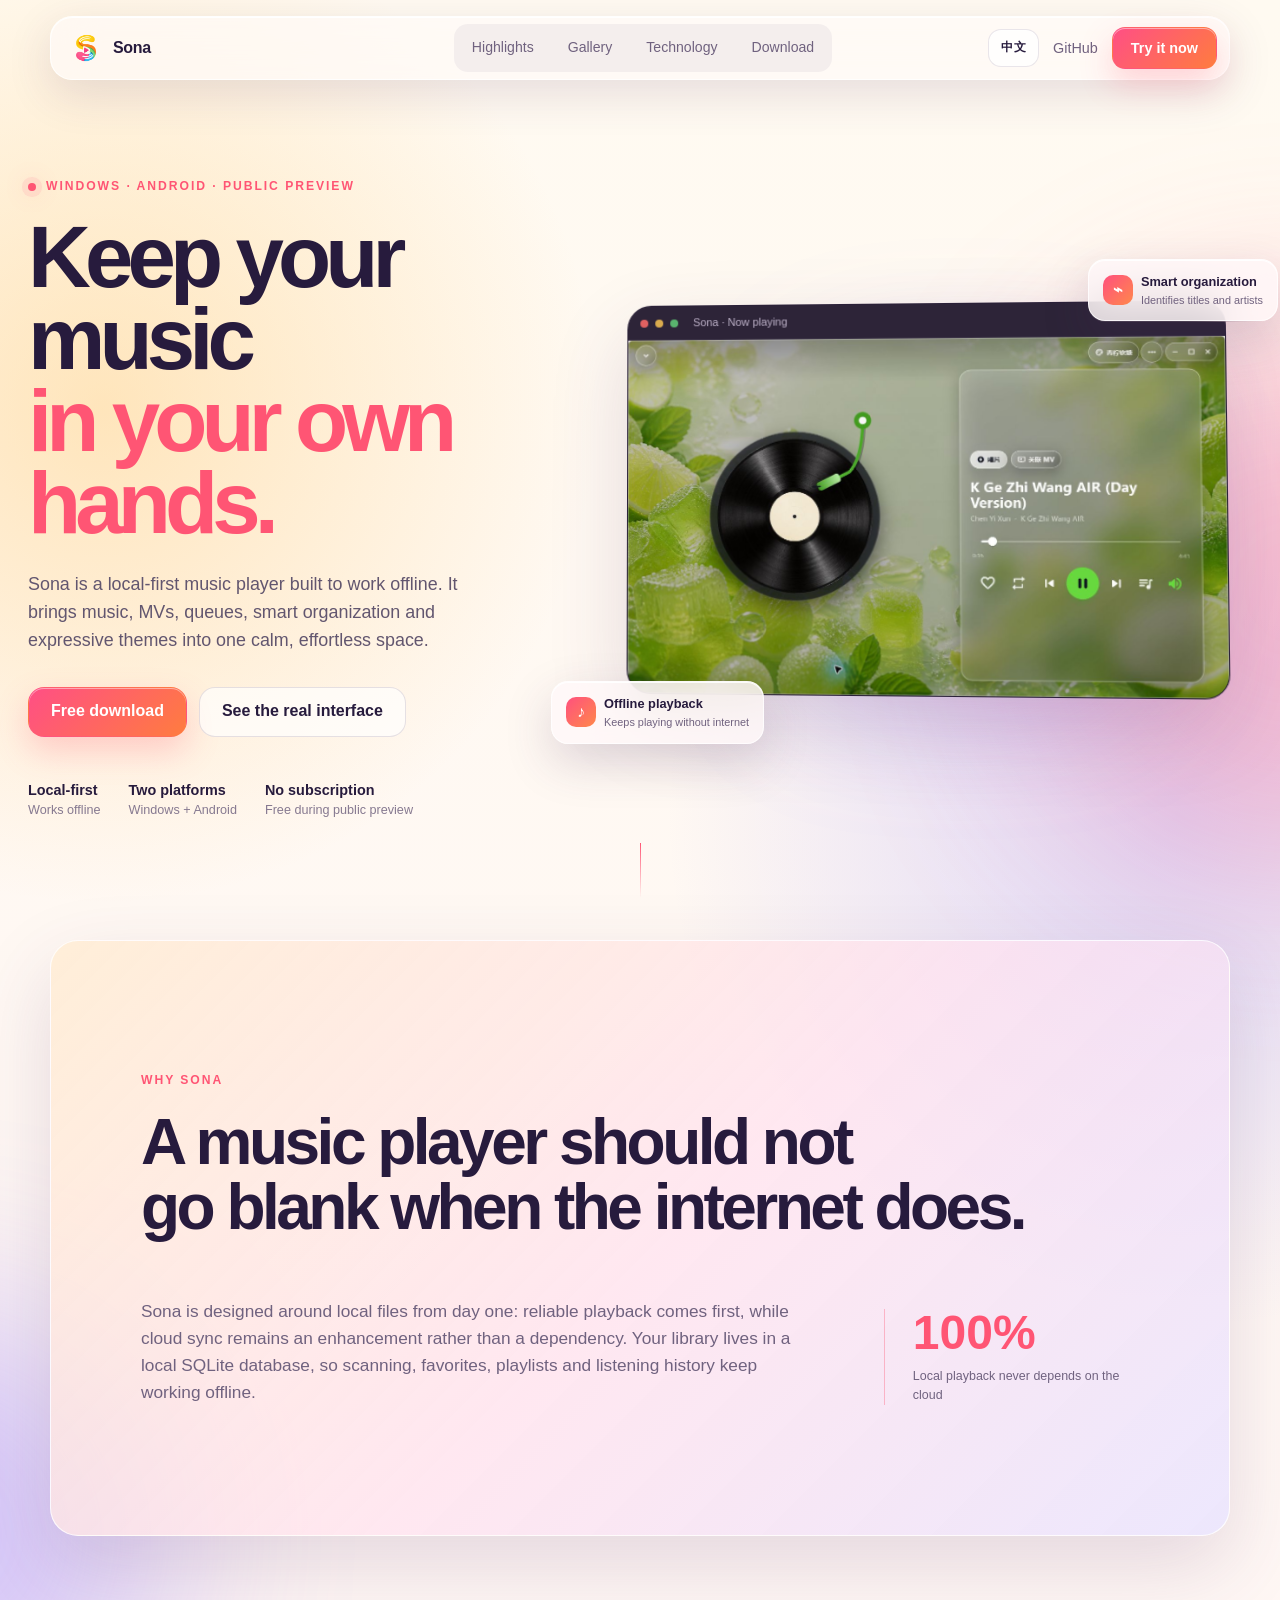
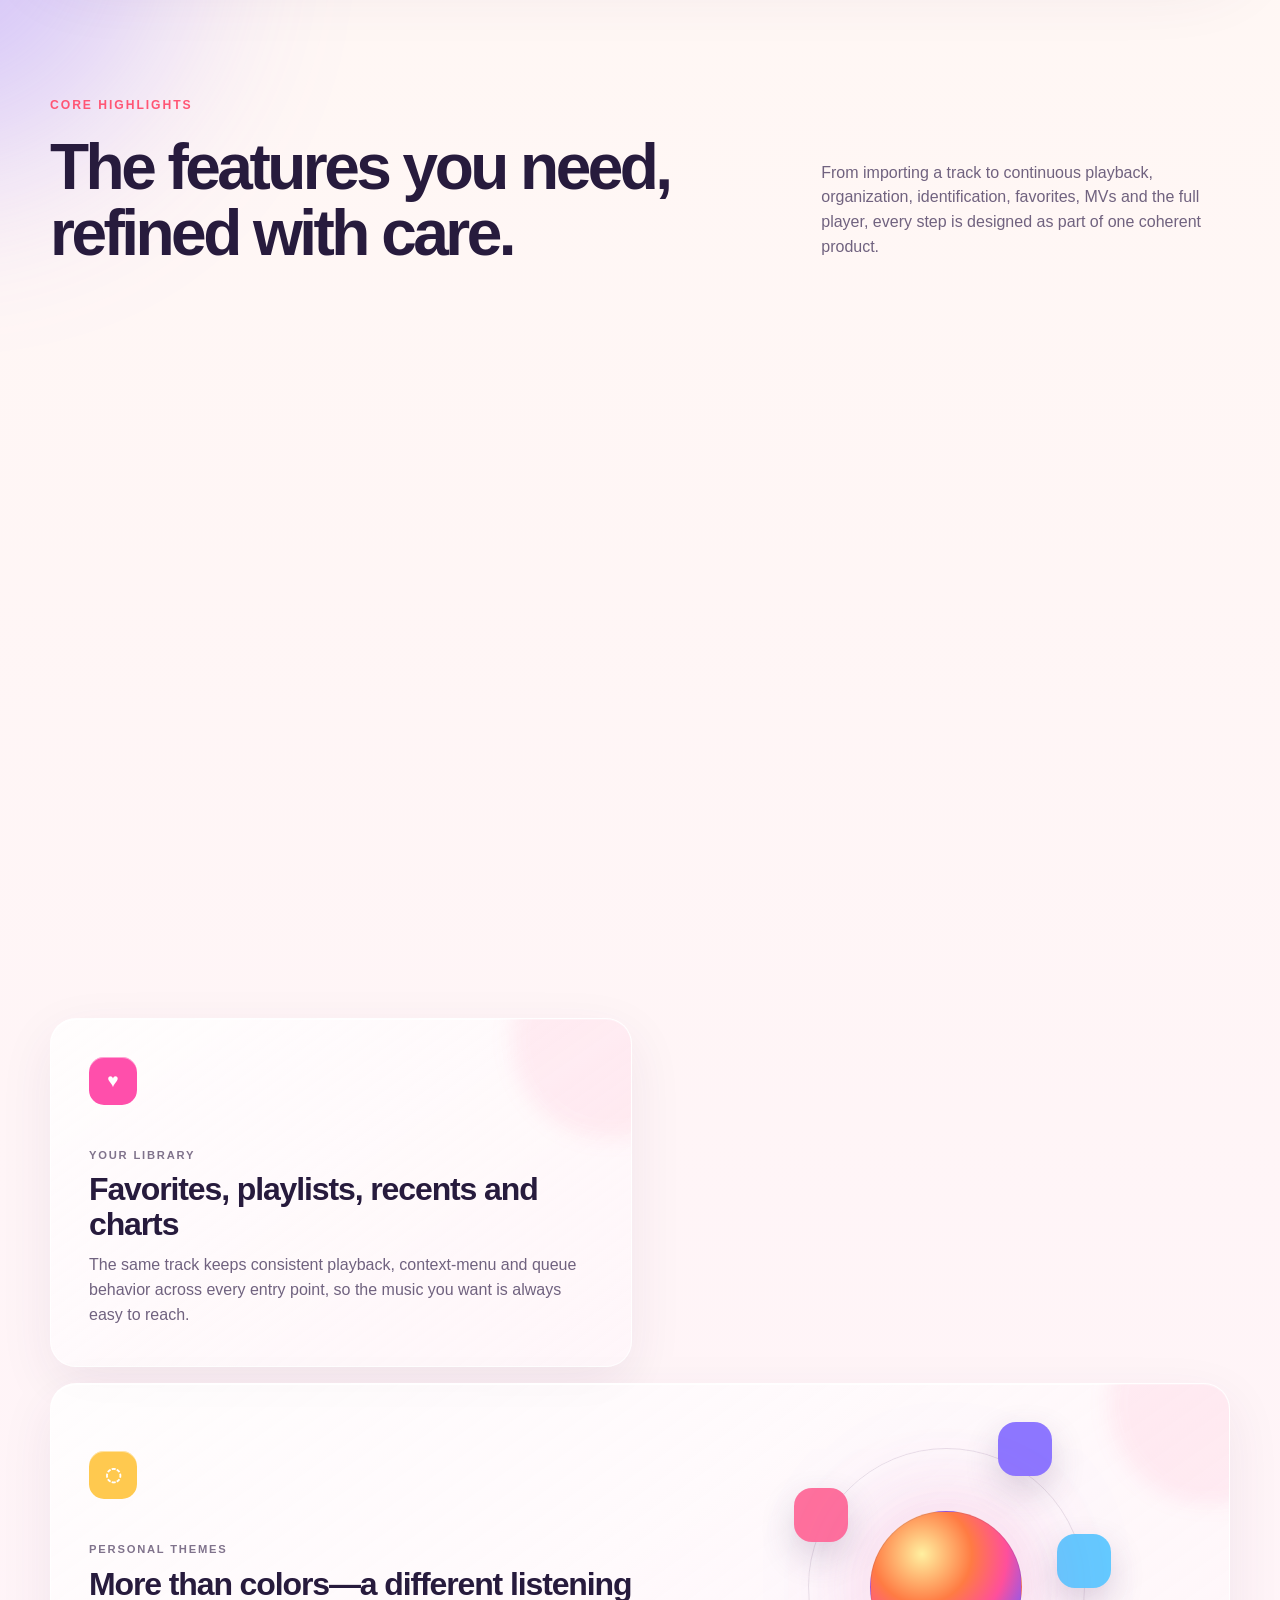
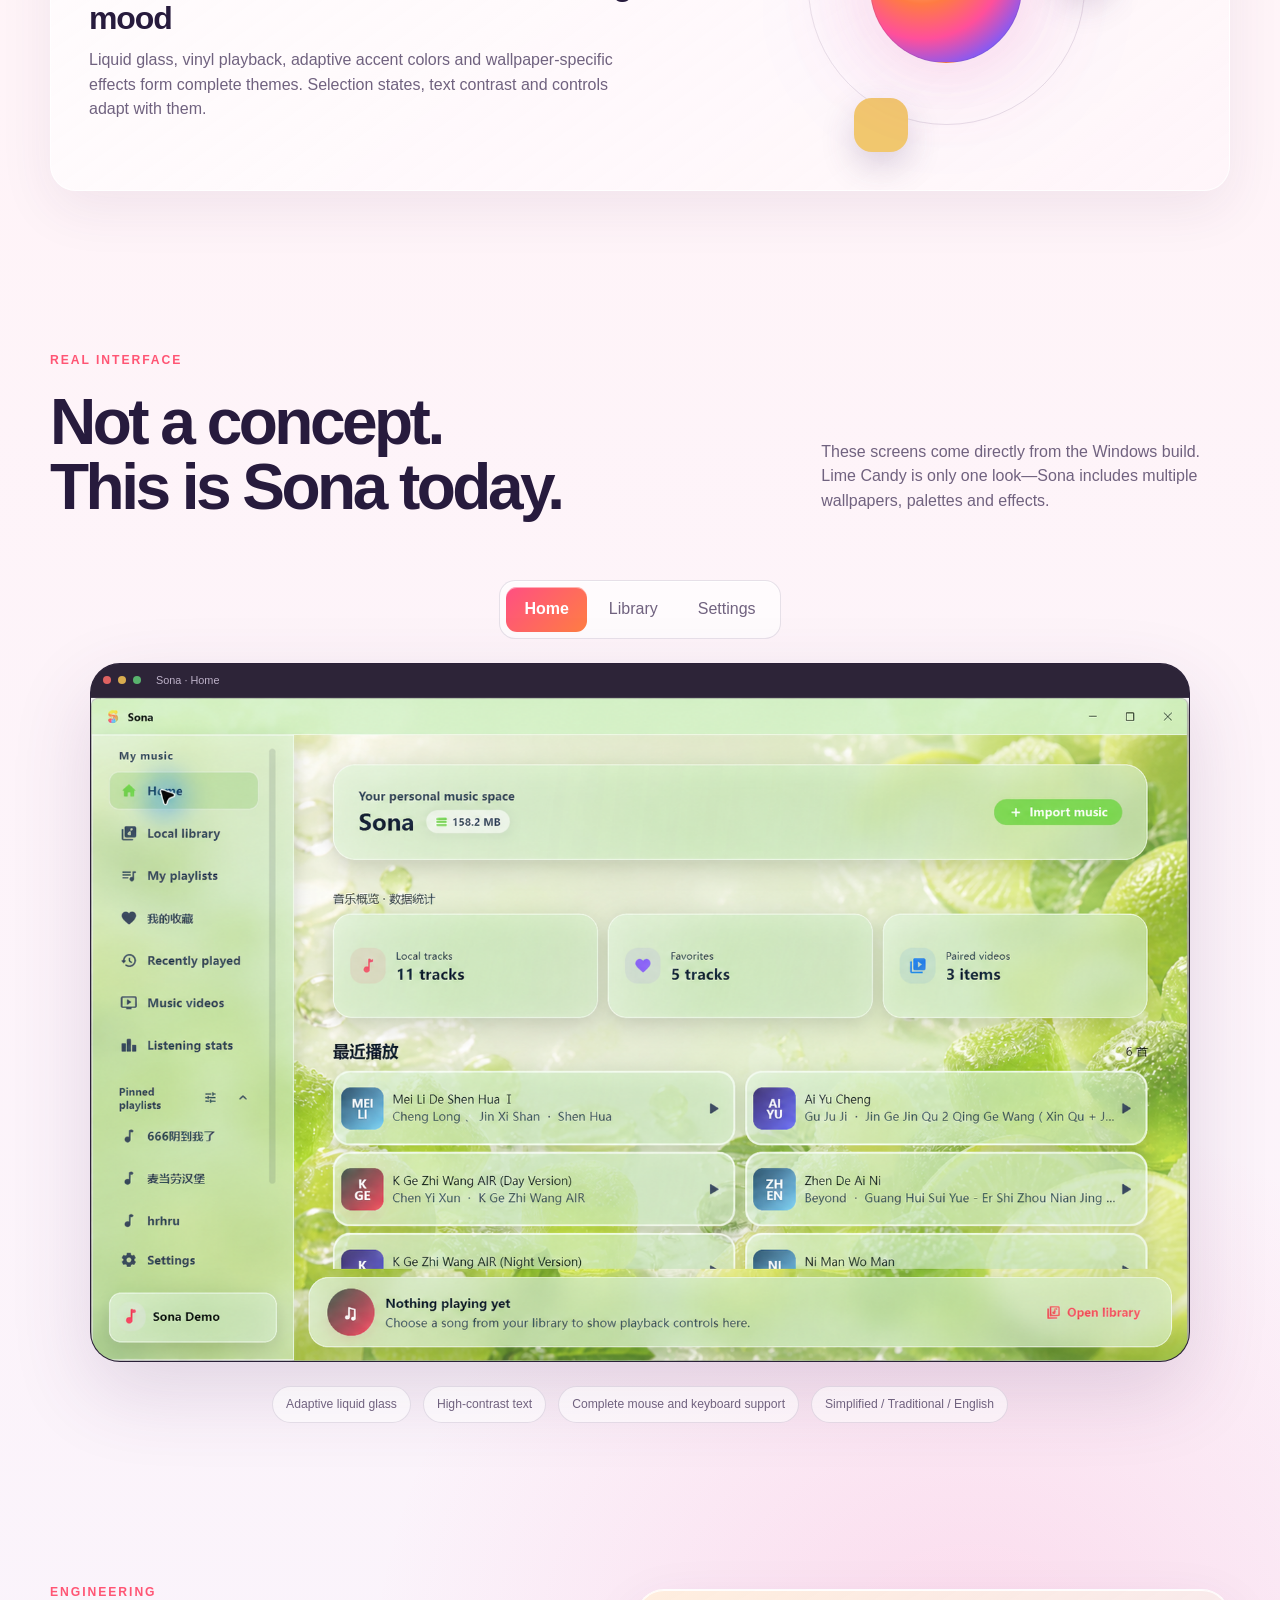
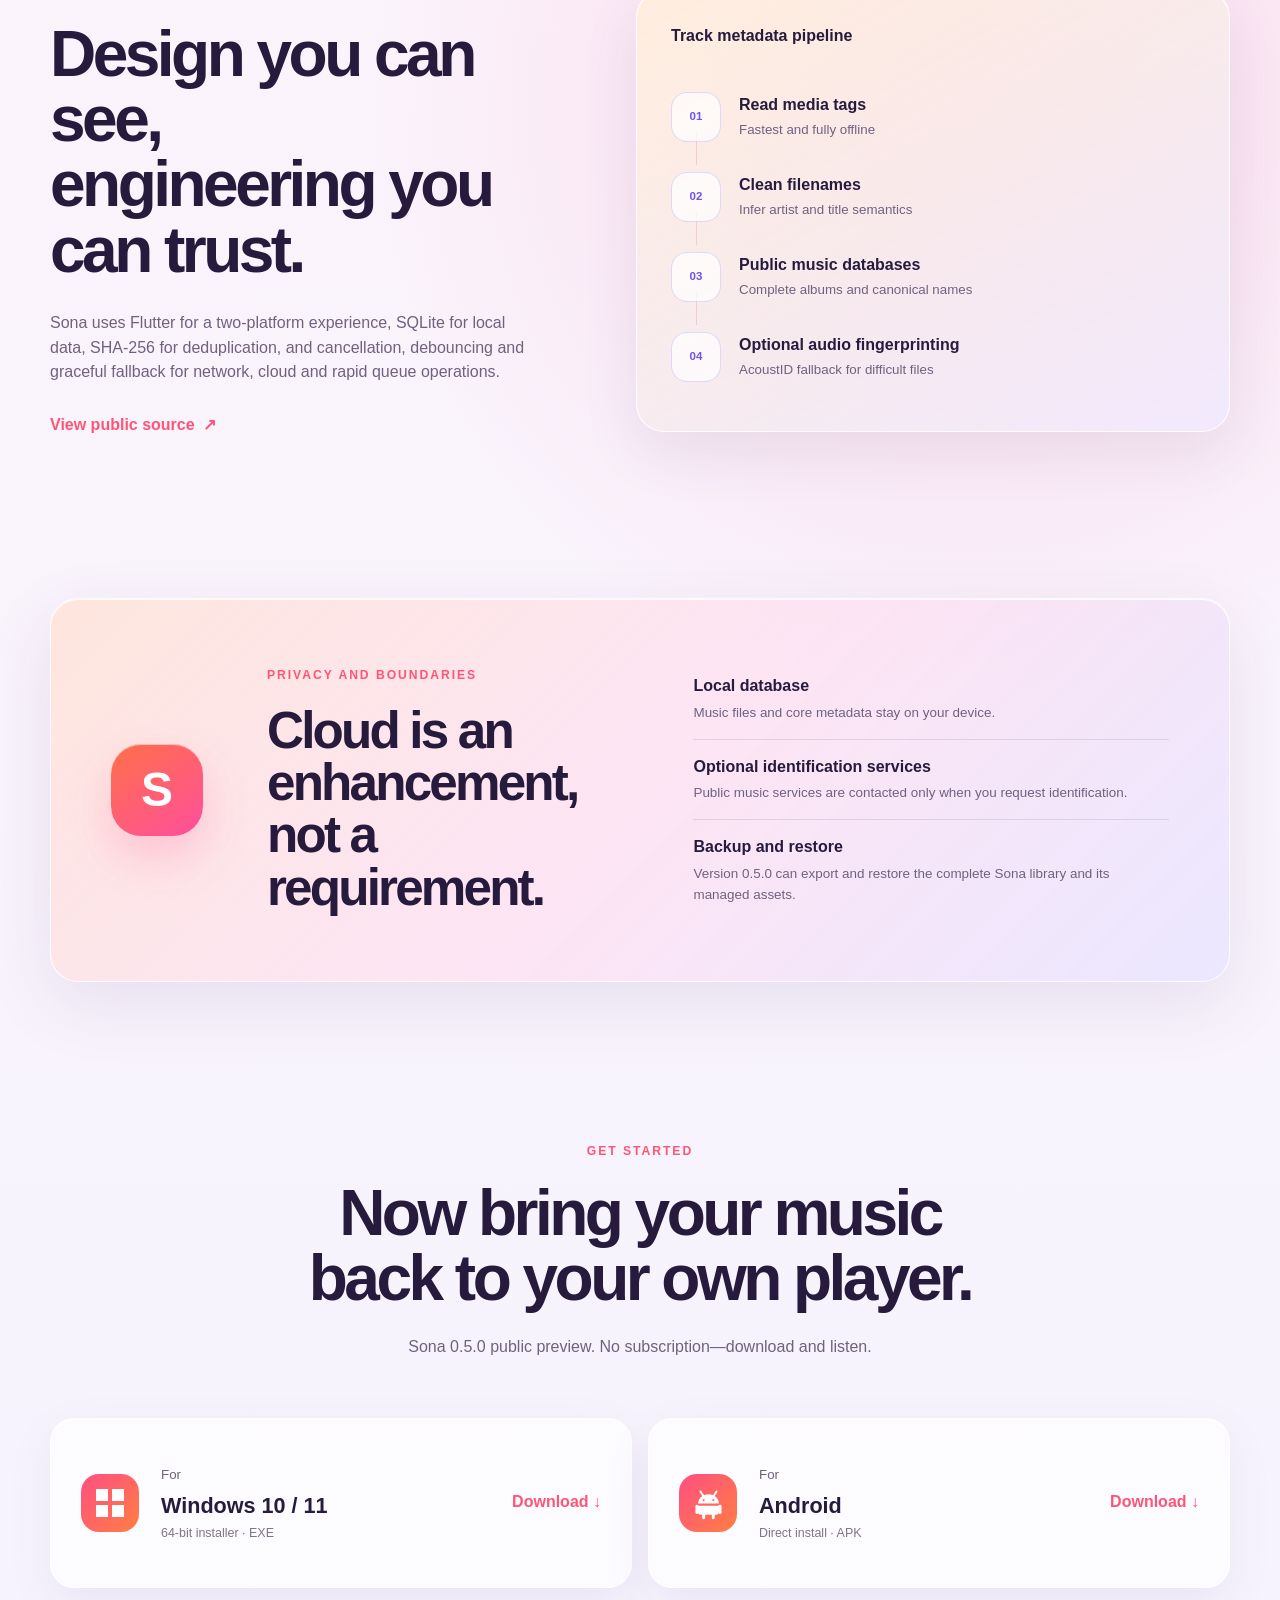
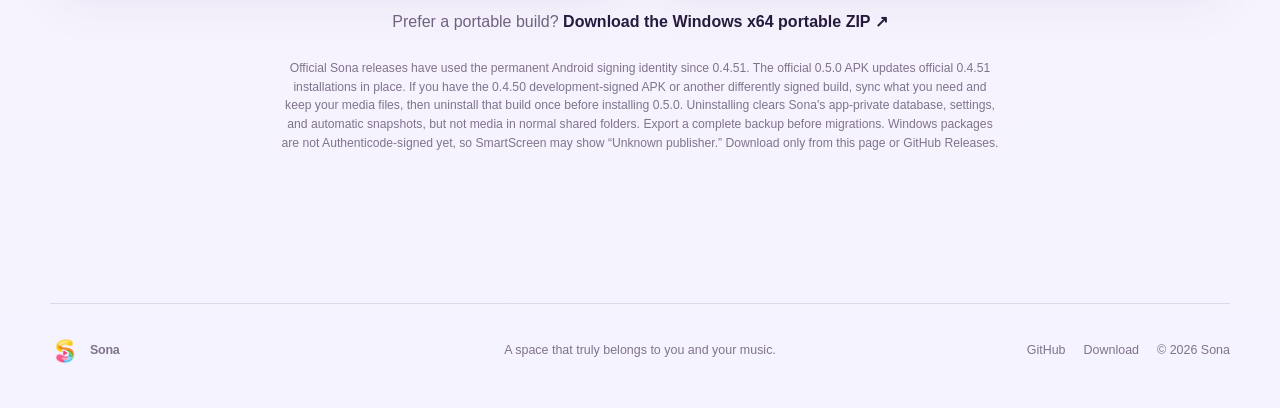
==== commit f9332172: "docs: point releases and website to canonical source" ====
--- a/docs/index.html
+++ b/docs/index.html
@@ -39,7 +39,7 @@
     </nav>
     <div class="header-actions">
       <button class="language-toggle" type="button" data-language-toggle aria-label="切换至中文" title="切换至中文">中文</button>
-      <a class="text-link" href="https://github.com/Owl-Lee/Sona-Player" target="_blank" rel="noreferrer">GitHub</a>
+      <a class="text-link" href="https://github.com/Owl-Lee/Sona" target="_blank" rel="noreferrer">GitHub</a>
       <a class="button button-small button-primary" href="#download">Try it now</a>
     </div>
   </header>
@@ -139,7 +139,7 @@
       </div>
       <figure class="app-frame showcase-frame reveal">
         <div class="window-bar" aria-hidden="true"><span class="traffic red"></span><span class="traffic amber"></span><span class="traffic green"></span><span class="window-title" data-shot-title>Sona · Home</span></div>
-        <img data-showcase-image src="site/assets/screenshots/home-en.png" alt="Real screenshot of the Sona home screen" width="1098" height="769">
+        <img data-showcase-image src="site/assets/screenshots/home-en.png" alt="Real screenshot of the Sona home screen" width="1614" height="975">
       </figure>
       <div class="experience-notes reveal">
         <span>Adaptive liquid glass</span><span>High-contrast text</span><span>Complete mouse and keyboard support</span><span>Simplified / Traditional / English</span>
@@ -151,7 +151,7 @@
         <p class="section-kicker">Engineering</p>
         <h2>Design you can see,<br>engineering you can trust.</h2>
         <p>Sona uses Flutter for a two-platform experience, SQLite for local data, SHA-256 for deduplication, and cancellation, debouncing and graceful fallback for network, cloud and rapid queue operations.</p>
-        <a class="inline-link" href="https://github.com/Owl-Lee/Sona-Player" target="_blank" rel="noreferrer">View public source <span>↗</span></a>
+        <a class="inline-link" href="https://github.com/Owl-Lee/Sona" target="_blank" rel="noreferrer">View public source <span>↗</span></a>
       </div>
       <div class="pipeline reveal" data-delay="1" aria-label="Smart track identification pipeline">
         <p class="pipeline-title">Track metadata pipeline</p>
@@ -208,7 +208,7 @@
   <footer class="site-footer">
     <a class="brand" href="#top"><img src="site/assets/sona-mark.png" alt="" width="30" height="30"><span>Sona</span></a>
     <p>A space that truly belongs to you and your music.</p>
-    <div><a href="https://github.com/Owl-Lee/Sona-Player" target="_blank" rel="noreferrer">GitHub</a><a href="#download">Download</a><span>© <span data-year></span> Sona</span></div>
+    <div><a href="https://github.com/Owl-Lee/Sona" target="_blank" rel="noreferrer">GitHub</a><a href="#download">Download</a><span>© <span data-year></span> Sona</span></div>
   </footer>
 
   <script src="site/app.js?v=0.5.0.4" defer></script>
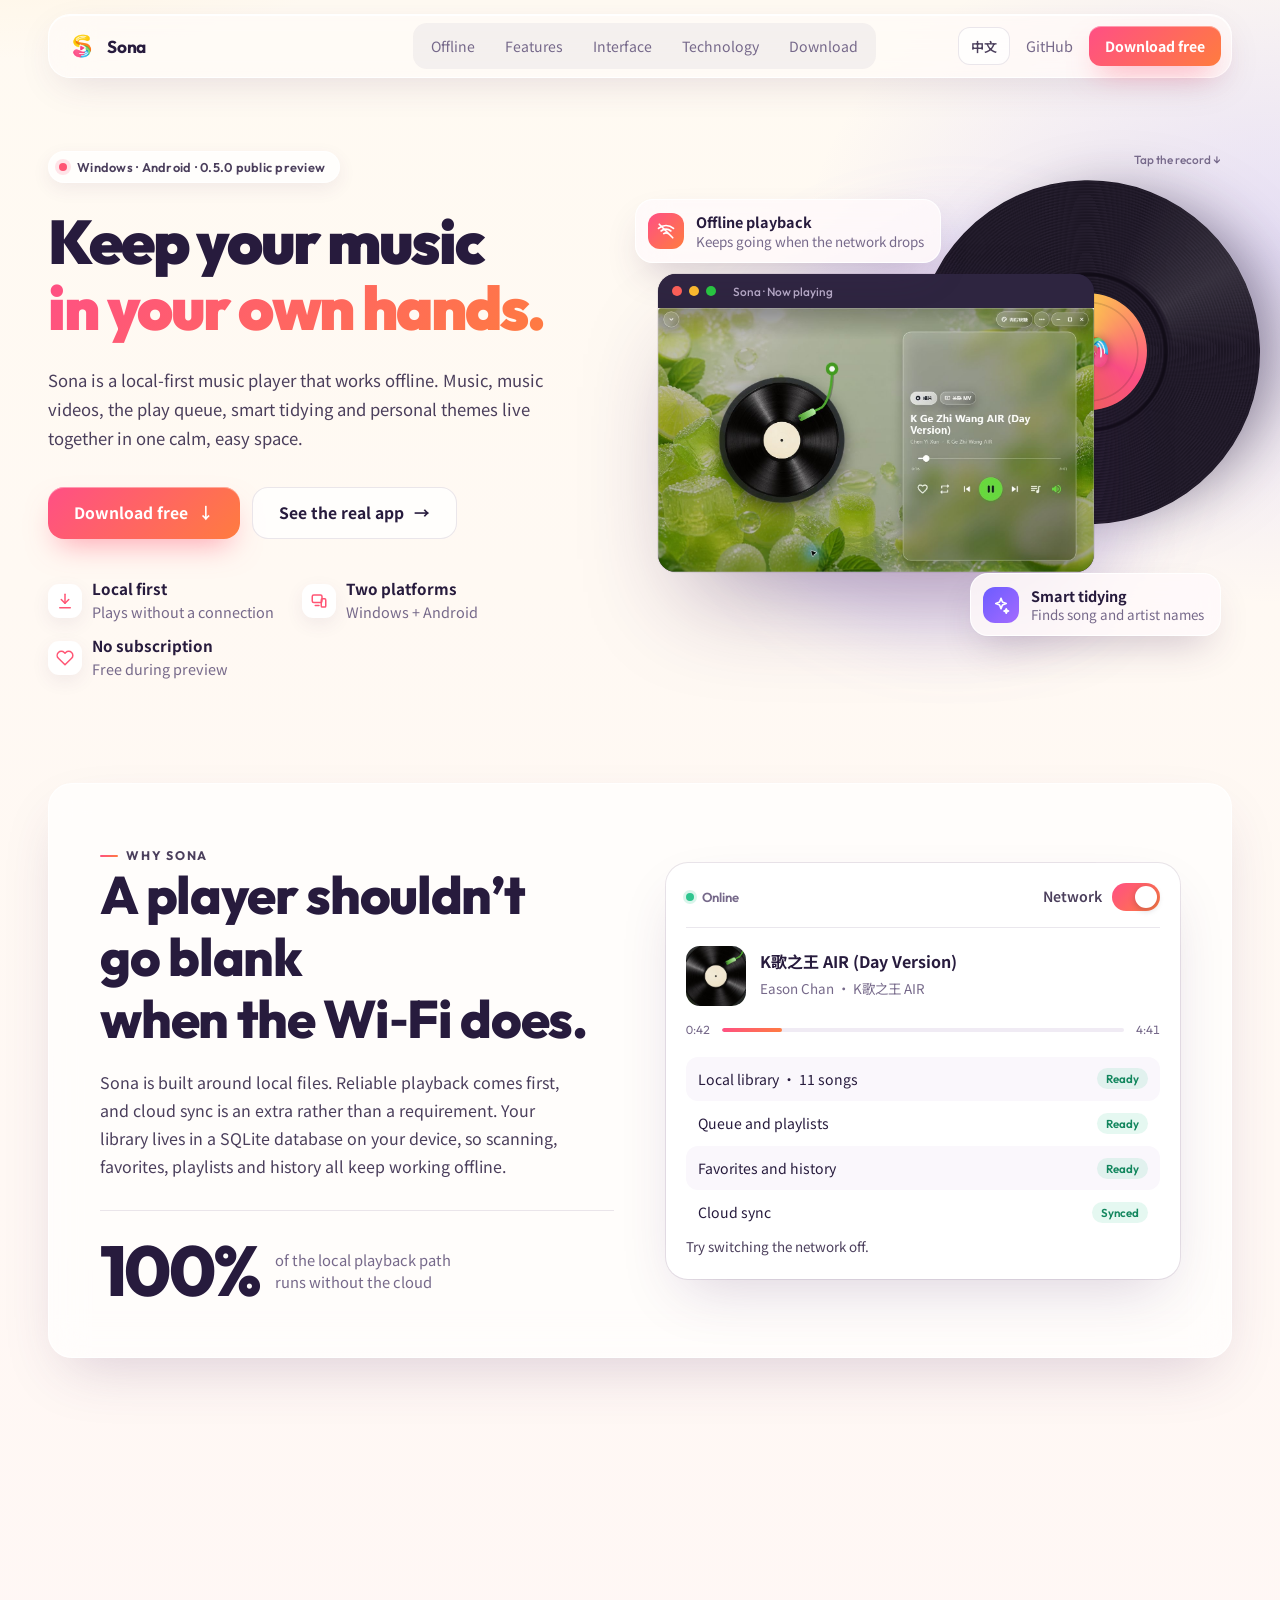
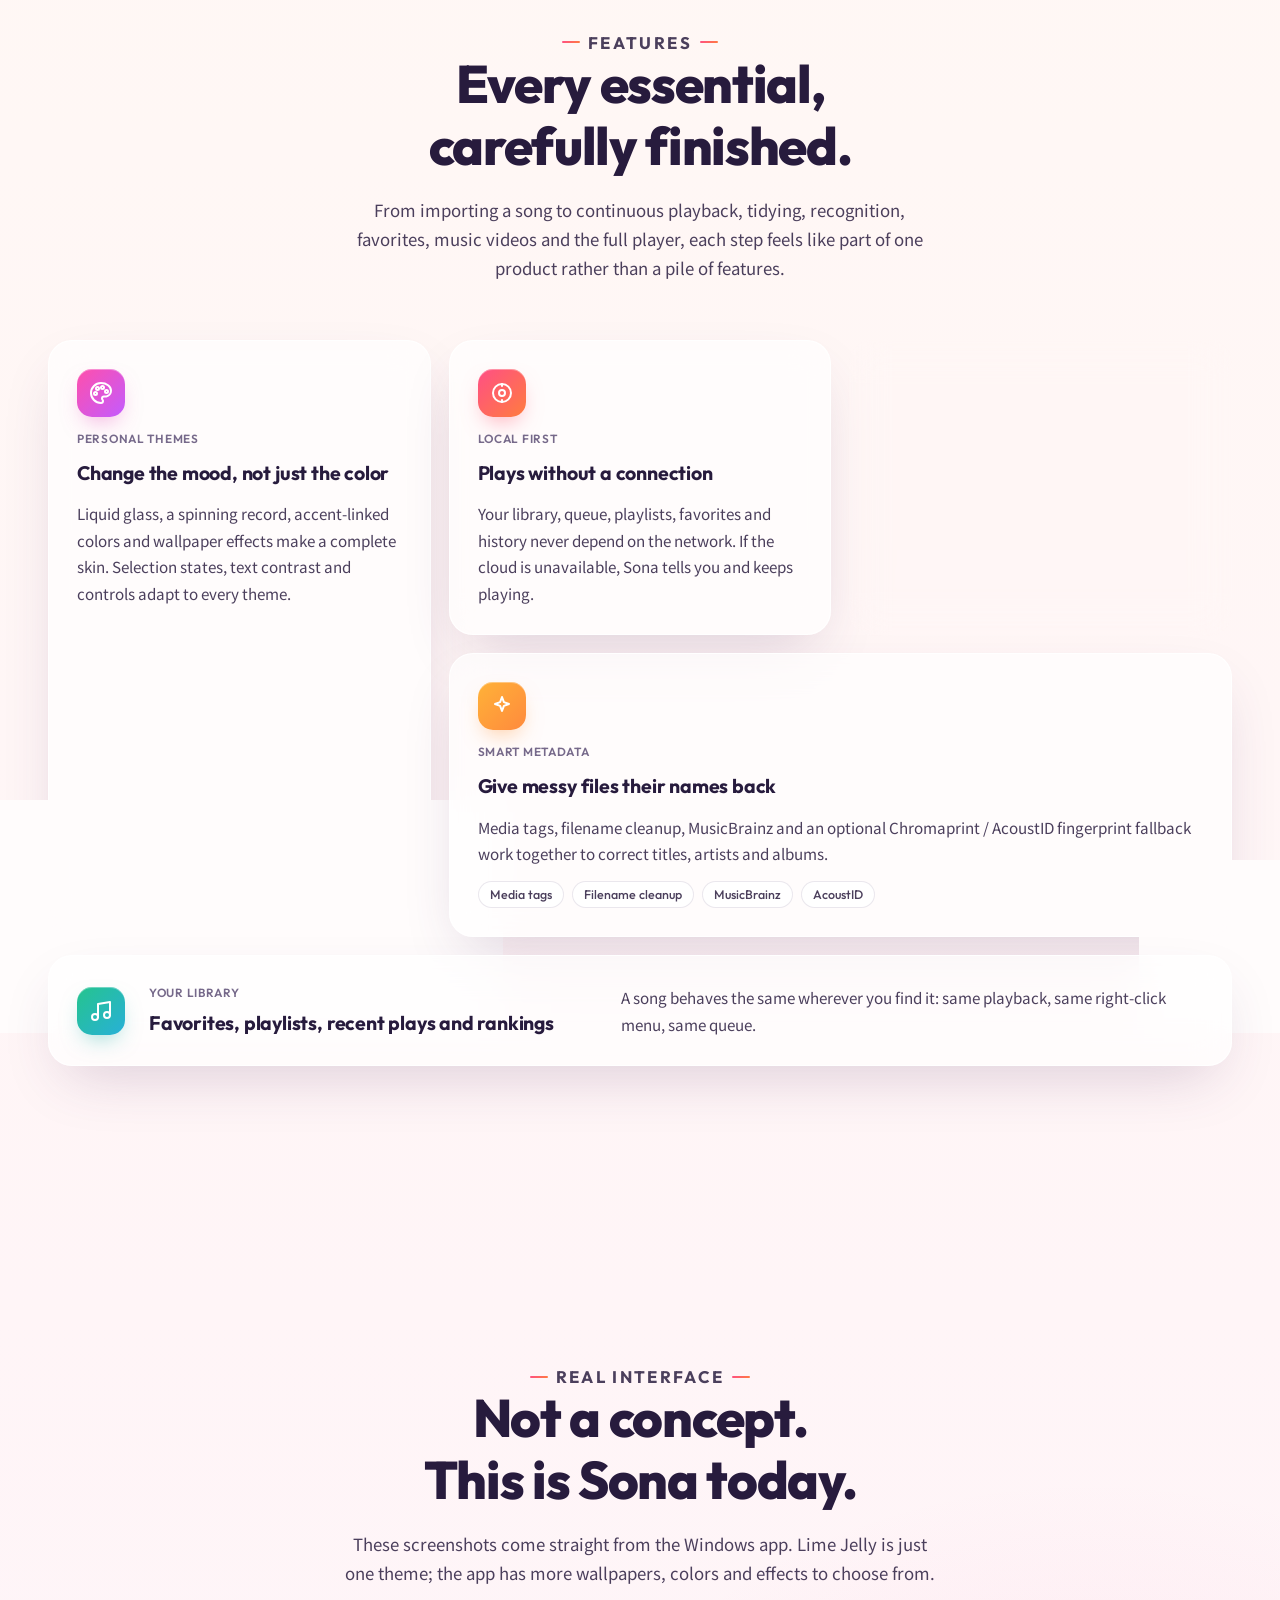
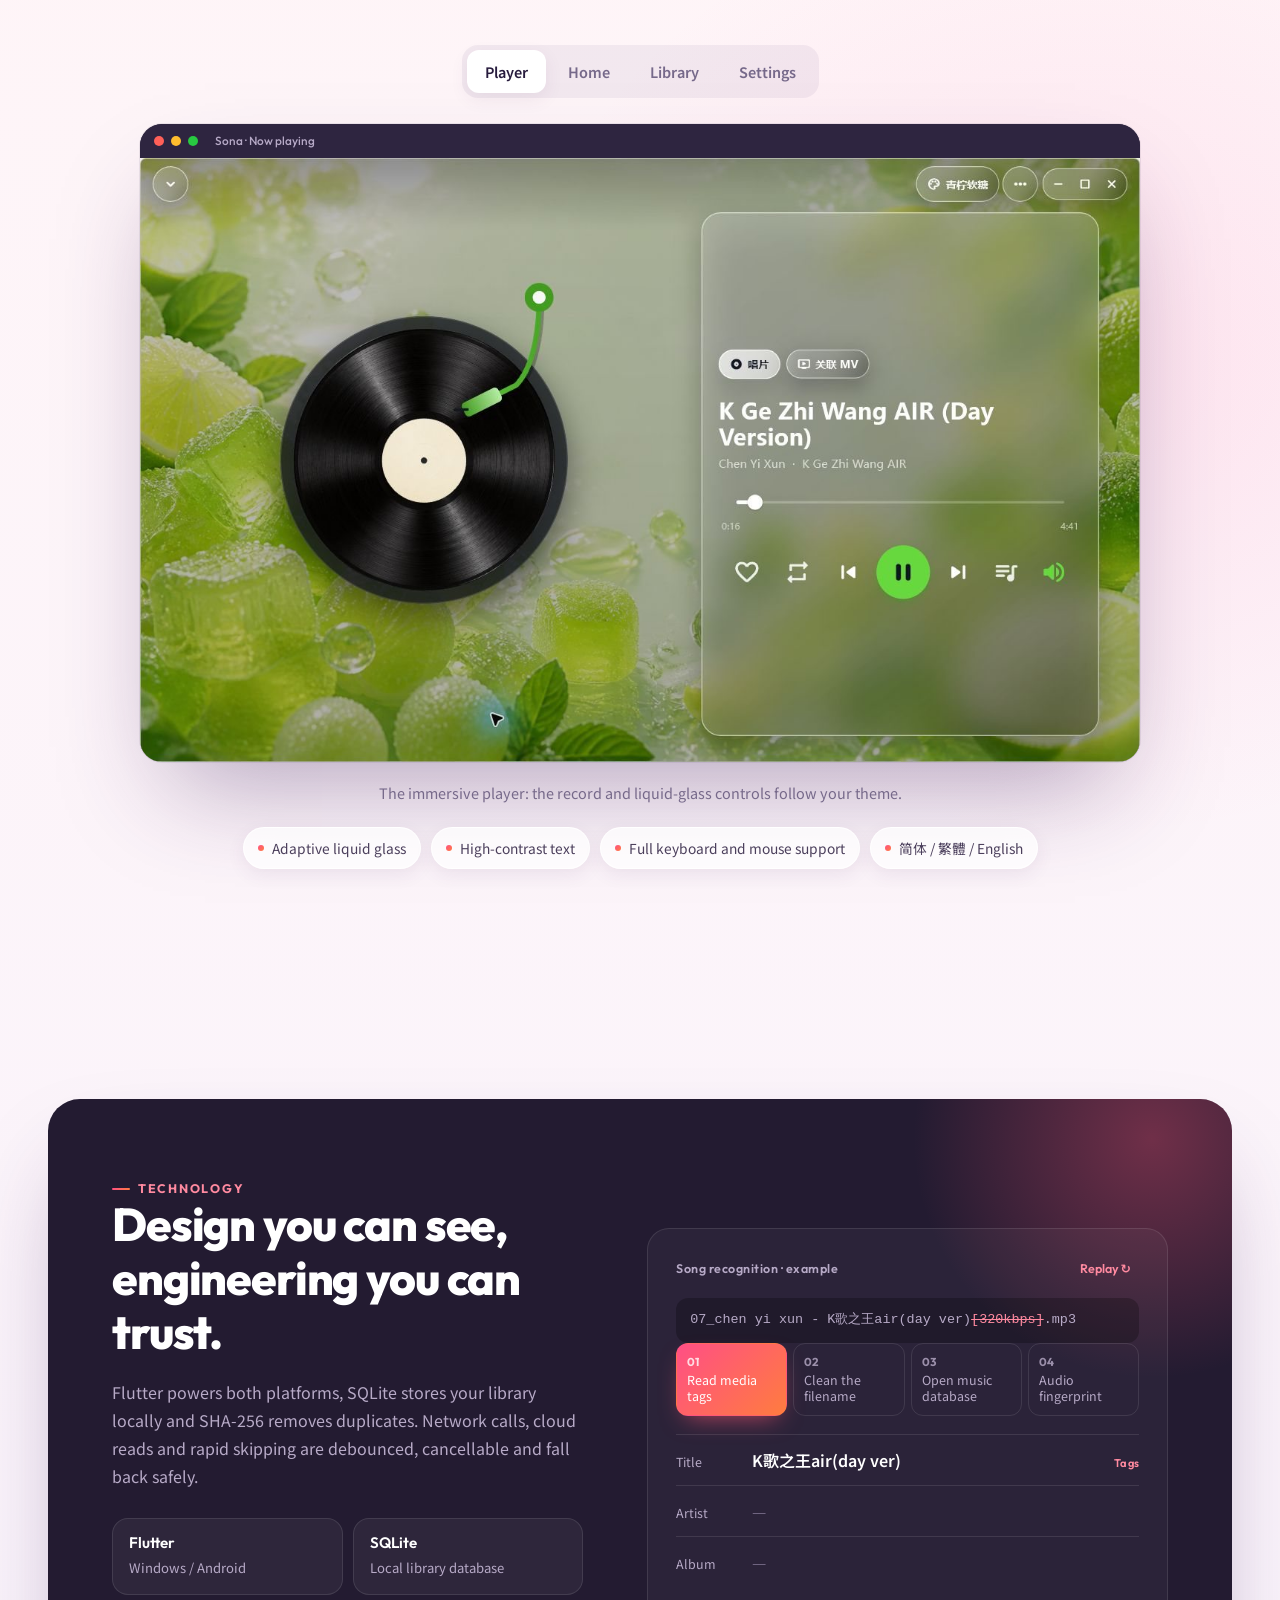
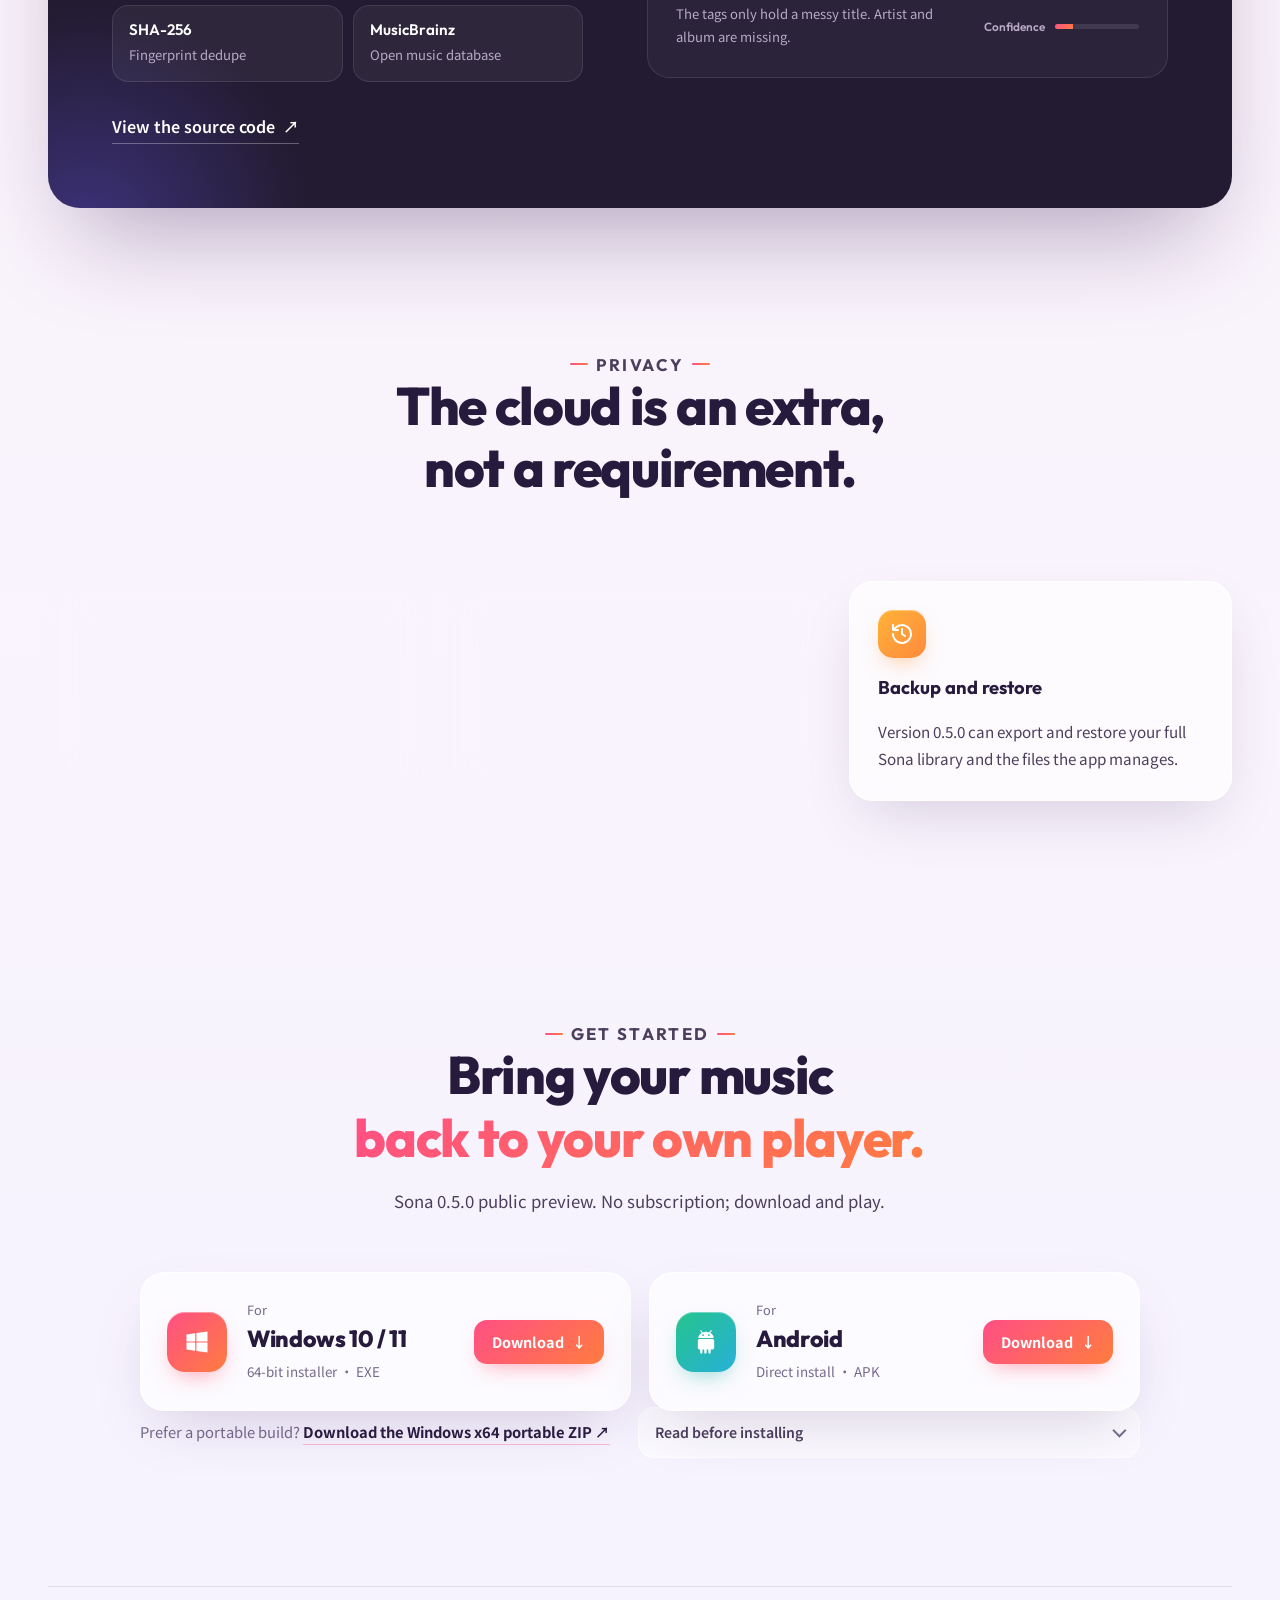
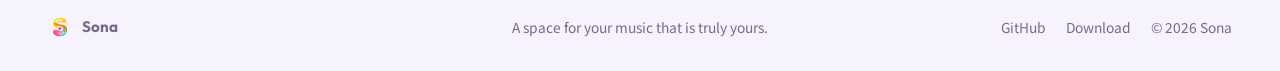
==== commit ccf24c15: "site: redesign homepage Rebuild the landing page on the existing dopamine palette with a record-slee" ====
--- a/docs/index.html
+++ b/docs/index.html
@@ -2,7 +2,7 @@
 <html lang="en">
 <head>
   <meta charset="utf-8">
-  <meta name="viewport" content="width=device-width, initial-scale=1">
+  <meta name="viewport" content="width=device-width, initial-scale=1, viewport-fit=cover">
   <meta name="theme-color" content="#fff7ee">
   <meta name="robots" content="index, follow">
   <meta name="description" content="Sona is a local-first, offline-ready music player for Windows and Android with MVs, smart metadata, liquid-glass themes and sync foundations.">
@@ -18,199 +18,275 @@
   <link rel="alternate" hreflang="en" href="https://sona.yanbaoli.me/">
   <link rel="alternate" hreflang="zh-CN" href="https://sona.yanbaoli.me/?lang=zh">
   <link rel="alternate" hreflang="x-default" href="https://sona.yanbaoli.me/">
-  <link rel="icon" href="site/assets/sona-mark.png">
-  <link rel="stylesheet" href="site/styles.css?v=0.5.0.4">
+  <link rel="icon" href="site/assets/sona-mark-192.png">
+  <link rel="preconnect" href="https://fonts.googleapis.com">
+  <link rel="preconnect" href="https://fonts.gstatic.com" crossorigin>
+  <link href="https://fonts.googleapis.com/css2?family=Outfit:wght@400;500;600;700;800&family=Noto+Sans+SC:wght@400;500;700;900&display=swap" rel="stylesheet">
+  <link rel="stylesheet" href="site/styles.css?v=0.5.0.5">
+  <script>document.documentElement.classList.add('js')</script>
+  <script src="site/app.js?v=0.5.0.5" defer></script>
 </head>
 <body>
-  <a class="skip-link" href="#main">Skip to content</a>
-  <div class="ambient ambient-one" aria-hidden="true"></div>
-  <div class="ambient ambient-two" aria-hidden="true"></div>
-
-  <header class="site-header" data-header>
-    <a class="brand" href="#top" aria-label="Sona home">
-      <img src="site/assets/sona-mark.png" alt="" width="34" height="34">
-      <span>Sona</span>
-    </a>
-    <nav class="desktop-nav" aria-label="Main navigation">
-      <a href="#features">Highlights</a>
-      <a href="#experience">Gallery</a>
-      <a href="#technology">Technology</a>
-      <a href="#download">Download</a>
+<a class="skip" href="#main" data-i="skip">跳到正文</a>
+
+<header class="hdr" id="hdr">
+  <div class="wrap"><div class="hdr-in">
+    <a class="brand" href="#top" aria-label="Sona"><img src="site/assets/sona-mark-192.png" alt="" width="30" height="30">Sona</a>
+    <nav aria-label="页面导航" data-i-aria="navLabel">
+      <ul class="nav">
+        <li><a href="#offline" data-i="nav1">离线</a></li>
+        <li><a href="#features" data-i="nav2">亮点</a></li>
+        <li><a href="#interface" data-i="nav3">界面</a></li>
+        <li><a href="#tech" data-i="nav4">技术</a></li>
+        <li><a href="#download" data-i="nav5">下载</a></li>
+      </ul>
     </nav>
-    <div class="header-actions">
-      <button class="language-toggle" type="button" data-language-toggle aria-label="切换至中文" title="切换至中文">中文</button>
-      <a class="text-link" href="https://github.com/Owl-Lee/Sona" target="_blank" rel="noreferrer">GitHub</a>
-      <a class="button button-small button-primary" href="#download">Try it now</a>
-    </div>
-  </header>
-
-  <main id="main">
-    <section class="hero" id="top">
-      <div class="hero-copy reveal">
-        <p class="eyebrow"><span></span> Windows · Android · Public preview</p>
-        <h1>Keep your music<br><em>in your own hands.</em></h1>
-        <p class="hero-lead">Sona is a local-first music player built to work offline. It brings music, MVs, queues, smart organization and expressive themes into one calm, effortless space.</p>
-        <div class="hero-actions">
-          <a class="button button-primary" href="#download">Free download</a>
-          <a class="button button-ghost" href="#experience">See the real interface</a>
-        </div>
-        <div class="hero-proof" aria-label="Product highlights">
-          <span><b>Local-first</b> Works offline</span>
-          <span><b>Two platforms</b> Windows + Android</span>
-          <span><b>No subscription</b> Free during public preview</span>
-        </div>
-      </div>
-
-      <div class="hero-visual reveal" data-delay="1">
-        <div class="hero-glow" aria-hidden="true"></div>
-        <figure class="app-frame app-frame-hero">
-          <div class="window-bar" aria-hidden="true">
-            <span class="traffic red"></span><span class="traffic amber"></span><span class="traffic green"></span>
-            <span class="window-title">Sona · Now playing</span>
-          </div>
-          <img data-hero-image src="site/assets/screenshots/player-en.png" alt="Sona immersive vinyl player in English using the Lime Candy theme" width="1346" height="813">
-        </figure>
-        <div class="floating-note note-one"><span>♪</span><b>Offline playback</b><small>Keeps playing without internet</small></div>
-        <div class="floating-note note-two"><span>⌁</span><b>Smart organization</b><small>Identifies titles and artists</small></div>
-      </div>
-    </section>
-
-    <section class="manifesto section-shell reveal">
-      <p class="section-kicker">Why Sona</p>
-      <h2>A music player should not<br>go blank when the internet does.</h2>
-      <div class="manifesto-grid">
-        <p>Sona is designed around local files from day one: reliable playback comes first, while cloud sync remains an enhancement rather than a dependency. Your library lives in a local SQLite database, so scanning, favorites, playlists and listening history keep working offline.</p>
-        <div class="manifesto-stat"><strong>100%</strong><span>Local playback never depends on the cloud</span></div>
-      </div>
-    </section>
-
-    <section class="features section-shell" id="features">
-      <div class="section-heading reveal">
-        <div><p class="section-kicker">Core highlights</p><h2>The features you need,<br>refined with care.</h2></div>
-        <p>From importing a track to continuous playback, organization, identification, favorites, MVs and the full player, every step is designed as part of one coherent product.</p>
-      </div>
-      <div class="feature-grid">
-        <article class="feature-card feature-card-large reveal">
-          <div class="feature-icon">◉</div>
-          <p class="feature-label">LOCAL FIRST</p>
-          <h3>Playback that survives offline</h3>
-          <p>Your local library, queue, playlists, favorites and history do not depend on the network. When the cloud is unavailable, Sona tells you clearly without disrupting local playback.</p>
-          <div class="signal" aria-hidden="true"><i></i><i></i><i></i><i></i><i></i><i></i><i></i></div>
-        </article>
-        <article class="feature-card reveal" data-delay="1">
-          <div class="feature-icon accent">▶</div>
-          <p class="feature-label">AUDIO + VIDEO</p>
-          <h3>Music and MVs, one consistent system</h3>
-          <p>Sona detects media types, links records and MVs, and keeps the player interface in sync as the queue changes.</p>
-        </article>
-        <article class="feature-card reveal" data-delay="2">
-          <div class="feature-icon blue">✦</div>
-          <p class="feature-label">SMART METADATA</p>
-          <h3>Turn messy files back into music</h3>
-          <p>Media tags, filename cleanup, MusicBrainz and optional Chromaprint / AcoustID fingerprint fallback work together to refine track, artist and album metadata.</p>
-        </article>
-        <article class="feature-card reveal">
-          <div class="feature-icon pink">♥</div>
-          <p class="feature-label">YOUR LIBRARY</p>
-          <h3>Favorites, playlists, recents and charts</h3>
-          <p>The same track keeps consistent playback, context-menu and queue behavior across every entry point, so the music you want is always easy to reach.</p>
-        </article>
-        <article class="feature-card feature-card-wide reveal" data-delay="1">
-          <div>
-            <div class="feature-icon warm">◌</div>
-            <p class="feature-label">PERSONAL THEMES</p>
-            <h3>More than colors—a different listening mood</h3>
-            <p>Liquid glass, vinyl playback, adaptive accent colors and wallpaper-specific effects form complete themes. Selection states, text contrast and controls adapt with them.</p>
-          </div>
-          <div class="theme-orbits" aria-hidden="true"><i></i><i></i><i></i><i></i></div>
-        </article>
-      </div>
-    </section>
-
-    <section class="experience section-shell" id="experience">
-      <div class="section-heading reveal">
-        <div><p class="section-kicker">Real interface</p><h2>Not a concept.<br>This is Sona today.</h2></div>
-        <p>These screens come directly from the Windows build. Lime Candy is only one look—Sona includes multiple wallpapers, palettes and effects.</p>
-      </div>
-      <div class="showcase-tabs reveal" role="tablist" aria-label="Product interface preview">
-        <button class="showcase-tab active" type="button" role="tab" aria-selected="true" data-shot="home">Home</button>
-        <button class="showcase-tab" type="button" role="tab" aria-selected="false" data-shot="library">Library</button>
-        <button class="showcase-tab" type="button" role="tab" aria-selected="false" data-shot="settings">Settings</button>
-      </div>
-      <figure class="app-frame showcase-frame reveal">
-        <div class="window-bar" aria-hidden="true"><span class="traffic red"></span><span class="traffic amber"></span><span class="traffic green"></span><span class="window-title" data-shot-title>Sona · Home</span></div>
-        <img data-showcase-image src="site/assets/screenshots/home-en.png" alt="Real screenshot of the Sona home screen" width="1614" height="975">
+    <div class="hdr-r">
+      <button class="chip-btn" id="langBtn" type="button" aria-label="Switch to English">EN</button>
+      <a class="gh" href="https://github.com/Owl-Lee/Sona" target="_blank" rel="noopener">GitHub</a>
+      <a class="btn btn-primary btn-sm" href="#download" data-i="cta">免费下载</a>
+    </div>
+  </div></div>
+</header>
+
+<main id="main">
+<section class="hero" id="top">
+  <div class="wrap hero-grid">
+    <div>
+      <span class="pill"><span class="dot"></span><span data-i="eyebrow">Windows · Android · 0.5.0 公开预览</span></span>
+      <h1 data-i="h1">把音乐留在<br><span class="grad-text">自己手里。</span></h1>
+      <p class="lead" data-i="lead">Sona 是一款本地优先、离线可用的音乐播放器。音乐、MV、播放队列、智能整理和个性化主题，都放进同一个安静、顺手的空间。</p>
+      <div class="ctas">
+        <a class="btn btn-primary" href="#download"><span data-i="ctaHero">免费下载</span><span class="arr down" aria-hidden="true">↓</span></a>
+        <a class="btn btn-ghost" href="#interface"><span data-i="ctaUI">看看真实界面</span><span class="arr" aria-hidden="true">→</span></a>
+      </div>
+      <ul class="proof">
+        <li><span class="ic"><svg viewBox="0 0 24 24" fill="none" stroke="currentColor" stroke-width="2" stroke-linecap="round" stroke-linejoin="round"><path d="M12 3v12"/><path d="m7 10 5 5 5-5"/><path d="M5 21h14"/></svg></span><span><b data-i="p1b">本地优先</b><span data-i="p1">无网也能听</span></span></li>
+        <li><span class="ic"><svg viewBox="0 0 24 24" fill="none" stroke="currentColor" stroke-width="2" stroke-linecap="round" stroke-linejoin="round"><rect x="3" y="4" width="13" height="10" rx="2"/><rect x="15" y="9" width="6" height="11" rx="1.5"/><path d="M7 18h5"/></svg></span><span><b data-i="p2b">双端</b><span>Windows + Android</span></span></li>
+        <li><span class="ic"><svg viewBox="0 0 24 24" fill="none" stroke="currentColor" stroke-width="2" stroke-linecap="round" stroke-linejoin="round"><path d="M20.8 4.6a5.5 5.5 0 0 0-7.8 0L12 5.7l-1-1.1a5.5 5.5 0 0 0-7.8 7.8L12 21l8.8-8.6a5.5 5.5 0 0 0 0-7.8z"/></svg></span><span><b data-i="p3b">不订阅</b><span data-i="p3">预览版免费</span></span></li>
+      </ul>
+    </div>
+
+    <div class="stage" id="stage">
+      <div class="glow"></div>
+      <div class="record">
+        <button class="record-btn" id="recordBtn" type="button" aria-pressed="true" aria-label="暂停唱片">
+          <span class="vinyl" id="vinyl"><span class="label"><img src="site/assets/sona-mark-192.png" alt=""><i></i></span></span>
+          <span class="sheen"></span>
+        </button>
+      </div>
+      <figure class="sleeve">
+        <div class="bar" aria-hidden="true"><i></i><i></i><i></i><span data-i="winTitle">Sona · 正在播放</span></div>
+        <img src="site/assets/screenshots/player.jpg" data-en-src="site/assets/screenshots/player-en.jpg" alt="Sona 的沉浸式黑胶播放页，青柠软糖主题" data-i-alt="altPlayer" width="1346" height="813">
       </figure>
-      <div class="experience-notes reveal">
-        <span>Adaptive liquid glass</span><span>High-contrast text</span><span>Complete mouse and keyboard support</span><span>Simplified / Traditional / English</span>
-      </div>
-    </section>
-
-    <section class="technology section-shell" id="technology">
-      <div class="technology-copy reveal">
-        <p class="section-kicker">Engineering</p>
-        <h2>Design you can see,<br>engineering you can trust.</h2>
-        <p>Sona uses Flutter for a two-platform experience, SQLite for local data, SHA-256 for deduplication, and cancellation, debouncing and graceful fallback for network, cloud and rapid queue operations.</p>
-        <a class="inline-link" href="https://github.com/Owl-Lee/Sona" target="_blank" rel="noreferrer">View public source <span>↗</span></a>
-      </div>
-      <div class="pipeline reveal" data-delay="1" aria-label="Smart track identification pipeline">
-        <p class="pipeline-title">Track metadata pipeline</p>
-        <ol>
-          <li><span>01</span><div><b>Read media tags</b><small>Fastest and fully offline</small></div></li>
-          <li><span>02</span><div><b>Clean filenames</b><small>Infer artist and title semantics</small></div></li>
-          <li><span>03</span><div><b>Public music databases</b><small>Complete albums and canonical names</small></div></li>
-          <li><span>04</span><div><b>Optional audio fingerprinting</b><small>AcoustID fallback for difficult files</small></div></li>
+      <div class="note n1"><span class="t"><svg viewBox="0 0 24 24" fill="none" stroke="currentColor" stroke-width="2.2" stroke-linecap="round" stroke-linejoin="round"><path d="M2 8.5a15 15 0 0 1 20 0"/><path d="M5.5 12a10 10 0 0 1 13 0"/><path d="M9 15.5a5 5 0 0 1 6 0"/><path d="M3 3l18 18"/></svg></span><span><b data-i="n1b">离线播放</b><span data-i="n1">网络断开也不中断</span></span></div>
+      <div class="note n2"><span class="t"><svg viewBox="0 0 24 24" fill="none" stroke="currentColor" stroke-width="2.2" stroke-linecap="round" stroke-linejoin="round"><path d="M12 3l1.9 5.1L19 10l-5.1 1.9L12 17l-1.9-5.1L5 10l5.1-1.9z"/><path d="M19 17l.8 2.2L22 20l-2.2.8L19 23l-.8-2.2L16 20l2.2-.8z"/></svg></span><span><b data-i="n2b">智能整理</b><span data-i="n2">识别歌名与歌手</span></span></div>
+      <span class="hint" aria-hidden="true" data-i="hint">点一下唱片 ↓</span>
+    </div>
+  </div>
+</section>
+
+<section class="sec" id="offline" aria-labelledby="h-off" style="padding-top:0">
+  <div class="wrap">
+    <div class="card offline" data-reveal>
+      <div>
+        <p class="kicker" data-i="k1">为什么是 Sona</p>
+        <h2 id="h-off" data-i="h2off">播放器不该在断网时<br>变成一块空白。</h2>
+        <p data-i="offP">Sona 从一开始就围绕本地文件设计：先让播放可靠，再把云同步当作增强，而不是依赖。曲库保存在本机 SQLite 数据库里，扫描、收藏、歌单和播放记录离线时都照常工作。</p>
+        <div class="stat"><strong class="num">100%</strong><span data-i="statTxt">本地播放路径不依赖云端</span></div>
+      </div>
+      <div class="player" id="player">
+        <div class="p-top">
+          <span class="net"><i></i><span id="netTxt">在线</span></span>
+          <button class="switch" type="button" role="switch" aria-checked="true" id="netSw"><span data-i="network">网络</span><span class="track" aria-hidden="true"></span></button>
+        </div>
+        <div class="now">
+          <span class="cover" aria-hidden="true"></span>
+          <span><strong>K歌之王 AIR (Day Version)</strong><small data-i="artist">陈奕迅 · K歌之王 AIR</small></span>
+          <span class="eq" aria-hidden="true"><i></i><i></i><i></i><i></i></span>
+        </div>
+        <div class="prog num" aria-hidden="true"><span id="pNow">0:30</span><span class="b"><i id="pBar"></i></span><span>4:41</span></div>
+        <ul class="rows">
+          <li><span data-i="r1">本地曲库 · 11 首</span><span class="badge" data-i="ok1">可用</span></li>
+          <li><span data-i="r2">播放队列与歌单</span><span class="badge" data-i="ok2">可用</span></li>
+          <li><span data-i="r3">收藏与播放记录</span><span class="badge" data-i="ok3">可用</span></li>
+          <li class="cloud"><span data-i="r4">云端同步</span><span class="badge" id="cloudBadge">已同步</span></li>
+        </ul>
+        <p class="p-note" id="pNote" aria-live="polite">试着关掉网络看看。</p>
+      </div>
+    </div>
+  </div>
+</section>
+
+<section class="sec" id="features" aria-labelledby="h-feat">
+  <div class="wrap">
+    <div class="head center" data-reveal>
+      <p class="kicker" data-i="k2">核心亮点</p>
+      <h2 id="h-feat" data-i="h2feat">该有的能力，<br>每一项都认真打磨。</h2>
+      <p data-i="featP">从导入一首歌，到连续播放、整理、识别、收藏，再到 MV 与完整播放页，每一步都像一个完整的产品，而不是一堆功能拼在一起。</p>
+    </div>
+    <div class="bento" data-reveal>
+      <article class="card feat big">
+        <div style="display:flex;flex-direction:column;gap:14px">
+          <span class="tile p"><svg viewBox="0 0 24 24" fill="none" stroke="currentColor" stroke-width="2" stroke-linecap="round" stroke-linejoin="round"><circle cx="13.5" cy="6.5" r="1.5"/><circle cx="17.5" cy="10.5" r="1.5"/><circle cx="8.5" cy="7.5" r="1.5"/><circle cx="6.5" cy="12.5" r="1.5"/><path d="M12 2a10 10 0 0 0 0 20c1.1 0 2-.9 2-2 0-.5-.2-1-.5-1.3-.3-.4-.5-.8-.5-1.3 0-1.1.9-2 2-2h2.3A5.6 5.6 0 0 0 22 9.8C22 5.5 17.5 2 12 2z"/></svg></span>
+          <span class="tag" data-i="f5tag">个性化主题</span>
+          <h3 data-i="f5h">不止换颜色，换一种听歌氛围</h3>
+          <p data-i="f5p">液态毛玻璃、黑胶唱片、主题色联动与壁纸专属特效共同构成一套完整皮肤。选中态、文字对比度和控制器都会随主题自动适配。</p>
+        </div>
+        <div class="swatches" aria-hidden="true">
+          <i style="background:#ff4965"></i><i style="background:#ff5f9e"></i><i style="background:#ff6a2d"></i><i style="background:#ffc94f"></i><i style="background:#7ddc3f"></i><i style="background:#16a9d1"></i><i style="background:#6c5cff"></i>
+          <i style="background:#e66e2f"></i><i style="background:#ff5b78"></i><i style="background:#b25bff"></i><i style="background:#2fc58f"></i><i style="background:#8e99a6"></i><i style="background:#3f6cff"></i><i style="background:#271b3d"></i>
+        </div>
+      </article>
+      <article class="card feat">
+        <span class="tile"><svg viewBox="0 0 24 24" fill="none" stroke="currentColor" stroke-width="2" stroke-linecap="round" stroke-linejoin="round"><circle cx="12" cy="12" r="9"/><circle cx="12" cy="12" r="3"/><path d="M12 3v2M12 19v2"/></svg></span>
+        <span class="tag" data-i="f1tag">本地优先</span>
+        <h3 data-i="f1h">无网照常播放</h3>
+        <p data-i="f1p">曲库、队列、歌单、收藏与记录都不依赖网络。云端不可用时会明确提示，但不会拖垮本地体验。</p>
+      </article>
+      <article class="card feat">
+        <span class="tile v"><svg viewBox="0 0 24 24" fill="none" stroke="currentColor" stroke-width="2" stroke-linecap="round" stroke-linejoin="round"><rect x="2" y="5" width="15" height="14" rx="3"/><path d="m17 10 5-3v10l-5-3"/></svg></span>
+        <span class="tag" data-i="f2tag">音频 + 视频</span>
+        <h3 data-i="f2h">音乐和 MV，同一套逻辑</h3>
+        <p data-i="f2p">自动识别媒体类型、关联唱片与 MV，队列切歌时播放界面同步更新。</p>
+      </article>
+      <article class="card feat wide">
+        <span class="tile s"><svg viewBox="0 0 24 24" fill="none" stroke="currentColor" stroke-width="2" stroke-linecap="round" stroke-linejoin="round"><path d="M12 3l1.9 5.1L19 10l-5.1 1.9L12 17l-1.9-5.1L5 10l5.1-1.9z"/></svg></span>
+        <span class="tag" data-i="f3tag">智能元数据</span>
+        <h3 data-i="f3h">让杂乱的文件重新有名字</h3>
+        <p data-i="f3p">结合媒体标签、文件名清理、MusicBrainz，以及可选的 Chromaprint / AcoustID 声纹回退，校准歌曲、歌手和专辑信息。</p>
+        <div class="flow"><span data-i="fl1">媒体标签</span><span data-i="fl2">文件名清理</span><span>MusicBrainz</span><span>AcoustID</span></div>
+      </article>
+      <article class="card feat full">
+        <span class="tile m"><svg viewBox="0 0 24 24" fill="none" stroke="currentColor" stroke-width="2" stroke-linecap="round" stroke-linejoin="round"><path d="M9 18V5l12-2v13"/><circle cx="6" cy="18" r="3"/><circle cx="18" cy="16" r="3"/></svg></span>
+        <span class="tag" data-i="f4tag">你的曲库</span>
+        <h3 data-i="f4h">收藏、歌单、最近播放与排行</h3>
+        <p data-i="f4p">同一首歌在不同入口保持一致的播放、右键与队列逻辑。</p>
+      </article>
+    </div>
+  </div>
+</section>
+
+<section class="sec" id="interface" aria-labelledby="h-ui">
+  <div class="wrap showcase">
+    <div class="head center" data-reveal>
+      <p class="kicker" data-i="k3">真实界面</p>
+      <h2 id="h-ui" data-i="h2ui">不是概念图，<br>就是现在的 Sona。</h2>
+      <p data-i="uiP">以下画面直接截自 Windows 版本。青柠软糖只是其中一种主题，应用内还可以切换多套壁纸、色彩与特效。</p>
+    </div>
+    <div data-reveal>
+      <div class="seg" role="tablist" aria-label="界面截图" data-i-aria="tabsLabel">
+        <button role="tab" type="button" aria-selected="true" data-i="t1">播放页</button>
+        <button role="tab" type="button" aria-selected="false" tabindex="-1" data-i="t2">首页</button>
+        <button role="tab" type="button" aria-selected="false" tabindex="-1" data-i="t3">曲库</button>
+        <button role="tab" type="button" aria-selected="false" tabindex="-1" data-i="t4">设置</button>
+      </div>
+      <div class="frame">
+        <div class="bar" aria-hidden="true"><i></i><i></i><i></i><span id="frameTitle">Sona · 正在播放</span></div>
+        <div class="shot" id="shot" role="tabpanel">
+          <img class="on" src="site/assets/screenshots/player.jpg" data-en-src="site/assets/screenshots/player-en.jpg" alt="沉浸式黑胶播放页" data-i-alt="alt0" width="1346" height="813">
+          <img src="site/assets/screenshots/home.jpg" data-en-src="site/assets/screenshots/home-en.jpg" alt="首页：曲库统计与最近播放" data-i-alt="alt1" loading="lazy" width="1098" height="769">
+          <img src="site/assets/screenshots/library.jpg" data-en-src="site/assets/screenshots/library-en.jpg" alt="本地曲库列表" data-i-alt="alt2" loading="lazy" width="1098" height="769">
+          <img src="site/assets/screenshots/settings.jpg" data-en-src="site/assets/screenshots/settings-en.jpg" alt="设置页" data-i-alt="alt3" loading="lazy" width="1098" height="769">
+        </div>
+      </div>
+      <p class="cap" id="cap" aria-live="polite">沉浸式黑胶播放页，唱片与液态玻璃控件随主题变化。</p>
+      <ul class="feats-row">
+        <li data-i="c1">自适应液态玻璃</li><li data-i="c2">高对比文字</li><li data-i="c3">完整键鼠交互</li><li>简体 / 繁體 / English</li>
+      </ul>
+    </div>
+  </div>
+</section>
+
+<section class="sec" id="tech" aria-labelledby="h-tech">
+  <div class="wrap">
+    <div class="deep" data-reveal>
+      <div>
+        <p class="kicker" data-i="k4">技术路径</p>
+        <h2 id="h-tech" data-i="h2tech">看得见设计，<br>也看得见<span class="nw">工程底座。</span></h2>
+        <p data-i="techP">Flutter 构建双端体验，SQLite 保存本地资料，SHA-256 去重，并对网络请求、云端读取与连续切歌做了防抖、取消和失败回退。</p>
+        <ul class="stack">
+          <li><b>Flutter</b><span>Windows / Android</span></li>
+          <li><b>SQLite</b><span data-i="s2">本地曲库数据库</span></li>
+          <li><b>SHA-256</b><span data-i="s3">文件指纹去重</span></li>
+          <li><b>MusicBrainz</b><span data-i="s4">公共音乐资料库</span></li>
+        </ul>
+        <a class="link-light" href="https://github.com/Owl-Lee/Sona" target="_blank" rel="noopener"><span data-i="src">查看公开源代码</span> ↗</a>
+      </div>
+      <div class="pipe" id="pipe">
+        <div class="pipe-h"><span data-i="pipeT">歌曲信息识别流程 · 示意</span><button class="replay" id="replay" type="button" data-i="replay">重新演示 ↻</button></div>
+        <p class="file">07_chen yi xun - K歌之王air(day ver)<s>[320kbps]</s>.mp3</p>
+        <ol class="steps" id="steps">
+          <li><button type="button"><b>01</b><span data-i="st1">读取媒体标签</span></button></li>
+          <li><button type="button"><b>02</b><span data-i="st2">清理文件名</span></button></li>
+          <li><button type="button"><b>03</b><span data-i="st3">公共音乐资料库</span></button></li>
+          <li><button type="button"><b>04</b><span data-i="st4">音频声纹回退</span></button></li>
         </ol>
-      </div>
-    </section>
-
-    <section class="privacy section-shell reveal">
-      <div class="privacy-mark">S</div>
-      <div><p class="section-kicker">Privacy and boundaries</p><h2>Cloud is an enhancement,<br>not a requirement.</h2></div>
-      <div class="privacy-list">
-        <p><b>Local database</b><span>Music files and core metadata stay on your device.</span></p>
-        <p><b>Optional identification services</b><span>Public music services are contacted only when you request identification.</span></p>
-        <p><b>Backup and restore</b><span>Version 0.5.0 can export and restore the complete Sona library and its managed assets.</span></p>
-      </div>
-    </section>
-
-    <section class="download section-shell" id="download">
-      <div class="download-heading reveal">
-        <p class="section-kicker">Get started</p>
-        <h2>Now bring your music<br>back to your own player.</h2>
-        <p>Sona 0.5.0 public preview. No subscription—download and listen.</p>
-      </div>
-      <div class="download-grid">
-        <a class="download-card reveal" href="https://github.com/Owl-Lee/Sona-Player/releases/latest/download/Sona-Windows-x64-Setup.exe">
-          <span class="platform-icon windows" aria-hidden="true"><i></i><i></i><i></i><i></i></span>
-          <div><small>For</small><h3>Windows 10 / 11</h3><p>64-bit installer · EXE</p></div>
-          <b>Download <span>↓</span></b>
-        </a>
-        <a class="download-card reveal" data-delay="1" href="https://github.com/Owl-Lee/Sona-Player/releases/latest/download/Sona-Android.apk">
-          <span class="platform-icon android" aria-hidden="true">
-            <svg class="android-mark" viewBox="0 0 48 48" focusable="false">
-              <path d="M15.4 15.1 11.8 9.6a1.4 1.4 0 0 1 2.3-1.5l3.8 5.8a18.7 18.7 0 0 1 12.2 0l3.8-5.8a1.4 1.4 0 0 1 2.3 1.5l-3.6 5.5a14.2 14.2 0 0 1 5.8 10.4H9.6a14.2 14.2 0 0 1 5.8-10.4Z"/>
-              <path d="M9.6 28.3h28.8v8.4a4 4 0 0 1-4 4h-1.8v4.2a2 2 0 1 1-4 0v-4.2h-9.2v4.2a2 2 0 1 1-4 0v-4.2h-1.8a4 4 0 0 1-4-4v-8.4Z"/>
-              <circle cx="17.3" cy="20.7" r="1.5" fill="#ff6b5f"/>
-              <circle cx="30.7" cy="20.7" r="1.5" fill="#ff6b5f"/>
-              <path d="M6.1 29.2a2 2 0 0 1 4 0v8.4a2 2 0 1 1-4 0v-8.4Zm31.8 0a2 2 0 0 1 4 0v8.4a2 2 0 1 1-4 0v-8.4Z"/>
-            </svg>
-          </span>
-          <div><small>For</small><h3>Android</h3><p>Direct install · APK</p></div>
-          <b>Download <span>↓</span></b>
-        </a>
-      </div>
-      <p class="download-alternative reveal">Prefer a portable build? <a href="https://github.com/Owl-Lee/Sona-Player/releases/latest/download/Sona-Windows-x64.zip">Download the Windows x64 portable ZIP <span>↗</span></a></p>
-      <p class="release-note reveal">Official Sona releases have used the permanent Android signing identity since 0.4.51. The official 0.5.0 APK updates official 0.4.51 installations in place. If you have the 0.4.50 development-signed APK or another differently signed build, sync what you need and keep your media files, then uninstall that build once before installing 0.5.0. Uninstalling clears Sona's app-private database, settings, and automatic snapshots, but not media in normal shared folders. Export a complete backup before migrations. Windows packages are not Authenticode-signed yet, so SmartScreen may show “Unknown publisher.” Download only from this page or GitHub Releases.</p>
-    </section>
-  </main>
-
-  <footer class="site-footer">
-    <a class="brand" href="#top"><img src="site/assets/sona-mark.png" alt="" width="30" height="30"><span>Sona</span></a>
-    <p>A space that truly belongs to you and your music.</p>
-    <div><a href="https://github.com/Owl-Lee/Sona" target="_blank" rel="noreferrer">GitHub</a><a href="#download">Download</a><span>© <span data-year></span> Sona</span></div>
-  </footer>
-
-  <script src="site/app.js?v=0.5.0.4" defer></script>
+        <dl class="fields">
+          <div><dt data-i="fd1">标题</dt><dd data-k="t" class="empty">—</dd><span class="src" data-src="t"></span></div>
+          <div><dt data-i="fd2">歌手</dt><dd data-k="a" class="empty">—</dd><span class="src" data-src="a"></span></div>
+          <div><dt data-i="fd3">专辑</dt><dd data-k="b" class="empty">—</dd><span class="src" data-src="b"></span></div>
+        </dl>
+        <div class="pipe-f"><span id="stepNote" aria-live="polite">点击步骤，或等它自动运行。</span><span class="conf"><span data-i="conf">置信度</span><span class="b"><i id="conf"></i></span></span></div>
+      </div>
+    </div>
+  </div>
+</section>
+
+<section class="sec" id="privacy" aria-labelledby="h-priv" style="padding-top:0">
+  <div class="wrap">
+    <div class="head center" data-reveal>
+      <p class="kicker" data-i="k5">隐私与边界</p>
+      <h2 id="h-priv" data-i="h2priv">云端是增强，<br>不是使用前提。</h2>
+    </div>
+    <div class="trio" data-reveal>
+      <article class="card"><span class="tile m"><svg viewBox="0 0 24 24" fill="none" stroke="currentColor" stroke-width="2" stroke-linecap="round" stroke-linejoin="round"><ellipse cx="12" cy="5" rx="8" ry="3"/><path d="M4 5v14c0 1.7 3.6 3 8 3s8-1.3 8-3V5"/><path d="M4 12c0 1.7 3.6 3 8 3s8-1.3 8-3"/></svg></span><h3 data-i="pv1h">本地数据库</h3><p data-i="pv1">音乐文件与核心资料都保存在你的设备上。</p></article>
+      <article class="card"><span class="tile v"><svg viewBox="0 0 24 24" fill="none" stroke="currentColor" stroke-width="2" stroke-linecap="round" stroke-linejoin="round"><path d="M12 22s8-4 8-10V5l-8-3-8 3v7c0 6 8 10 8 10z"/><path d="m9 12 2 2 4-4"/></svg></span><h3 data-i="pv2h">可选识别服务</h3><p data-i="pv2">只有你主动识别时，才会请求公开的音乐资料服务。</p></article>
+      <article class="card"><span class="tile s"><svg viewBox="0 0 24 24" fill="none" stroke="currentColor" stroke-width="2" stroke-linecap="round" stroke-linejoin="round"><path d="M3 12a9 9 0 1 0 3-6.7L3 8"/><path d="M3 3v5h5"/><path d="M12 7v5l3 2"/></svg></span><h3 data-i="pv3h">备份与恢复</h3><p data-i="pv3">0.5.0 可以导出和恢复完整的 Sona 曲库，以及由应用管理的资源。</p></article>
+    </div>
+  </div>
+</section>
+
+<section class="sec" id="download" aria-labelledby="h-dl" style="padding-top:clamp(40px,6vw,80px)">
+  <div class="wrap">
+    <div class="head center" data-reveal>
+      <p class="kicker" data-i="k6">开始使用</p>
+      <h2 id="h-dl" data-i="h2dl">现在，把自己的音乐<br><span class="grad-text">带回自己的播放器。</span></h2>
+      <p data-i="dlP">Sona 0.5.0 公开预览版。无需订阅，下载即用。</p>
+    </div>
+    <div class="dl-grid" data-reveal>
+      <a class="card dl" href="https://github.com/Owl-Lee/Sona-Player/releases/latest/download/Sona-Windows-x64-Setup.exe">
+        <span class="tile"><svg viewBox="0 0 24 24" fill="currentColor"><path d="M3 5.5 10.5 4.4v7.1H3zM11.5 4.3 21 3v8.5h-9.5zM3 12.5h7.5v7.1L3 18.5zM11.5 12.5H21V21l-9.5-1.3z"/></svg></span>
+        <span class="txt"><small data-i="for">适用于</small><strong>Windows 10 / 11</strong><span class="meta" data-i="winMeta">64 位安装器 · EXE</span></span>
+        <span class="go"><span data-i="dl1">下载</span><i aria-hidden="true">↓</i></span>
+      </a>
+      <a class="card dl" href="https://github.com/Owl-Lee/Sona-Player/releases/latest/download/Sona-Android.apk">
+        <span class="tile m"><svg viewBox="0 0 24 24" fill="currentColor"><path d="M17.6 9.5H6.4A1.4 1.4 0 0 0 5 10.9V17a1.4 1.4 0 0 0 1.4 1.4H7V21a1 1 0 0 0 2 0v-2.6h1.5V21a1 1 0 0 0 2 0v-2.6H14V21a1 1 0 0 0 2 0v-2.6h1.6A1.4 1.4 0 0 0 19 17v-6.1a1.4 1.4 0 0 0-1.4-1.4zM15.6 4.3l1.2-1.8a.4.4 0 1 0-.7-.5l-1.3 1.9a6.6 6.6 0 0 0-5.6 0L7.9 2a.4.4 0 1 0-.7.5l1.2 1.8A5 5 0 0 0 5.4 8.5h13.2a5 5 0 0 0-3-4.2zM9.5 6.9a.8.8 0 1 1 0-1.6.8.8 0 0 1 0 1.6zm5 0a.8.8 0 1 1 0-1.6.8.8 0 0 1 0 1.6z"/></svg></span>
+        <span class="txt"><small data-i="for2">适用于</small><strong>Android</strong><span class="meta" data-i="apkMeta">直接安装 · APK</span></span>
+        <span class="go"><span data-i="dl2">下载</span><i aria-hidden="true">↓</i></span>
+      </a>
+    </div>
+    <div class="dl-more">
+      <p class="portable"><span data-i="portQ">更喜欢便携版？</span> <a href="https://github.com/Owl-Lee/Sona-Player/releases/latest/download/Sona-Windows-x64.zip" data-i="portA">下载 Windows x64 便携版 ZIP ↗</a></p>
+      <details>
+        <summary data-i="notesT">安装前请读一下</summary>
+        <p data-i="notes1">官方版本从 0.4.51 起使用永久 Android 签名，0.5.0 APK 可以直接覆盖安装 0.4.51。如果装过 0.4.50 开发签名版或其他签名的版本，请先导出完整备份并保留媒体文件，卸载一次后再安装 0.5.0。卸载会清除 Sona 的私有数据库、设置和自动快照，但不会删除共享目录里的媒体文件。</p>
+        <p data-i="notes2">Windows 安装包目前没有 Authenticode 签名，SmartScreen 可能提示“未知发布者”。请只从本页面或 GitHub Release 下载。</p>
+      </details>
+    </div>
+  </div>
+</section>
+</main>
+
+<footer>
+  <div class="wrap">
+    <div class="foot">
+      <a class="brand" href="#top" style="font-size:.95rem"><img src="site/assets/sona-mark-192.png" alt="" width="24" height="24" style="width:24px;height:24px">Sona</a>
+      <span data-i="footTag">为自己的音乐，做一个真正属于自己的空间。</span>
+      <nav aria-label="页脚" data-i-aria="footLabel"><a href="https://github.com/Owl-Lee/Sona" target="_blank" rel="noopener">GitHub</a><a href="#download" data-i="nav5b">下载</a><span>© 2026 Sona</span></nav>
+    </div>
+  </div>
+</footer>
+
 </body>
 </html>
--- a/docs/site/styles.css
+++ b/docs/site/styles.css
@@ -1,387 +1,325 @@
-:root {
-  color-scheme: dark;
-  --bg: #0d100c;
-  --surface: rgba(32, 38, 29, .68);
-  --surface-solid: #171b15;
-  --line: rgba(236, 255, 226, .13);
-  --text: #f5f8ef;
-  --muted: #aeb8aa;
-  --accent: #9de94e;
-  --accent-strong: #75d72d;
-  --accent-soft: rgba(157, 233, 78, .14);
-  --blue: #69c7ff;
-  --pink: #ff719d;
-  --warm: #f2c86e;
-  --radius: 28px;
-  --shadow: 0 30px 80px rgba(0, 0, 0, .34);
-}
-
-* { box-sizing: border-box; }
-html { scroll-behavior: smooth; overflow-x: hidden; }
-body {
-  margin: 0;
-  min-width: 320px;
-  overflow-x: hidden;
+/* Layout: floating glass header, split hero with an album sleeve + record, then soft glass sections on a warm daylight ground. */
+:root{
+  color-scheme:light;
+  --bg:#fff7ee;
+  --ink:#271b3d; --ink-2:#4b3f5c; --muted:#76698a;
+  --line:rgba(67,43,93,.11); --line-2:rgba(67,43,93,.18);
+  --glass:rgba(255,255,255,.66); --glass-2:rgba(255,255,255,.86); --glass-edge:rgba(255,255,255,.9);
+  --coral:#ff5574; --orange:#ff7b42; --violet:#6c5cff; --pink:#ff4fab; --sun:#ffc94f; --mint:#2fc58f;
+  --deep:#231b31; --deep-2:#2e2540; --deep-line:rgba(255,255,255,.1); --deep-text:#f4effa; --deep-muted:#b7aac7;
+  --grad:linear-gradient(135deg,#ff4f85 0%,#ff7c3f 100%);
+  --shadow-sm:0 6px 18px rgba(85,49,106,.08);
+  --shadow:0 24px 60px -18px rgba(85,49,106,.22);
+  --shadow-lg:0 50px 100px -30px rgba(60,30,90,.38);
+  --display:"Outfit","Noto Sans SC","PingFang SC","Microsoft YaHei UI",system-ui,sans-serif;
+  --body:"Noto Sans SC","Outfit","PingFang SC","Microsoft YaHei UI",system-ui,sans-serif;
+  --r-lg:32px; --r:24px; --r-sm:16px;
+  --ease:cubic-bezier(.2,.75,.15,1);
+  --gutter:clamp(16px,4vw,48px);
+}
+*{box-sizing:border-box}
+html{scroll-behavior:smooth;-webkit-text-size-adjust:100%}
+body{margin:0;color:var(--ink);font:400 16px/1.75 var(--body);-webkit-font-smoothing:antialiased;overflow-x:hidden;
   background:
-    radial-gradient(circle at 50% -20%, rgba(146, 195, 86, .13), transparent 34rem),
-    linear-gradient(180deg, #10130f 0%, var(--bg) 68%, #0a0c09 100%);
-  color: var(--text);
-  font-family: Inter, "SF Pro Display", "SF Pro Text", "Segoe UI Variable", "Microsoft YaHei UI", sans-serif;
-  font-size: 16px;
-  line-height: 1.55;
-  text-rendering: optimizeLegibility;
-  -webkit-font-smoothing: antialiased;
-}
-
-a { color: inherit; text-decoration: none; }
-button { font: inherit; }
-img { display: block; max-width: 100%; height: auto; }
-.skip-link { position: fixed; top: -5rem; left: 1rem; z-index: 100; padding: .8rem 1rem; border-radius: 12px; background: var(--accent); color: #10150b; }
-.skip-link:focus { top: 1rem; }
-.ambient { position: fixed; z-index: -1; border-radius: 999px; filter: blur(100px); opacity: .28; pointer-events: none; }
-.ambient-one { width: 34rem; height: 34rem; top: 20rem; right: -18rem; background: #6aa73e; }
-.ambient-two { width: 28rem; height: 28rem; top: 82rem; left: -18rem; background: #39582e; }
-
-.site-header {
-  position: fixed;
-  z-index: 50;
-  top: 16px;
-  left: 50%;
-  width: min(1180px, calc(100% - 32px));
-  height: 64px;
-  padding: 0 12px 0 18px;
-  display: grid;
-  grid-template-columns: 1fr auto 1fr;
-  align-items: center;
-  border: 1px solid rgba(255,255,255,.1);
-  border-radius: 22px;
-  background: rgba(18, 22, 16, .68);
-  box-shadow: 0 12px 40px rgba(0,0,0,.25);
-  backdrop-filter: blur(22px) saturate(135%);
-  transform: translateX(-50%);
-  transition: background .25s ease, border-color .25s ease;
-}
-.site-header.scrolled { background: rgba(13, 16, 12, .88); border-color: rgba(157,233,78,.16); }
-.brand { display: inline-flex; align-items: center; gap: 10px; width: fit-content; font-weight: 780; letter-spacing: -.02em; }
-.brand img { object-fit: contain; }
-.desktop-nav { display: flex; align-items: center; gap: 8px; padding: 5px; border-radius: 14px; background: rgba(255,255,255,.035); }
-.desktop-nav a { padding: 8px 13px; border-radius: 10px; color: var(--muted); font-size: .88rem; transition: color .2s ease, background .2s ease; }
-.desktop-nav a:hover { color: var(--text); background: rgba(255,255,255,.06); }
-.header-actions { display: flex; justify-content: flex-end; align-items: center; gap: 14px; }
-.text-link { color: var(--muted); font-size: .9rem; }
-.text-link:hover { color: var(--text); }
-
-.button { display: inline-flex; align-items: center; justify-content: center; min-height: 50px; padding: 0 22px; border: 1px solid transparent; border-radius: 16px; font-weight: 720; transition: transform .2s ease, box-shadow .2s ease, background .2s ease; }
-.button:hover { transform: translateY(-2px); }
-.button-small { min-height: 42px; padding: 0 18px; border-radius: 13px; font-size: .9rem; }
-.button-primary { color: #11160c; background: linear-gradient(135deg, #b8f672, var(--accent-strong)); box-shadow: 0 12px 32px rgba(117, 215, 45, .18), inset 0 1px rgba(255,255,255,.5); }
-.button-primary:hover { box-shadow: 0 16px 42px rgba(117, 215, 45, .26), inset 0 1px rgba(255,255,255,.5); }
-.button-ghost { border-color: var(--line); background: rgba(255,255,255,.04); color: var(--text); }
-
-.hero { min-height: 940px; padding: 168px max(28px, calc((100vw - 1240px) / 2)) 110px; display: grid; grid-template-columns: .84fr 1.16fr; gap: clamp(40px, 6vw, 90px); align-items: center; position: relative; }
-.hero::after { content: ""; position: absolute; left: 50%; bottom: 42px; width: 1px; height: 55px; background: linear-gradient(var(--accent), transparent); }
-.eyebrow, .section-kicker { margin: 0 0 20px; color: var(--accent); font-size: .76rem; font-weight: 780; letter-spacing: .16em; text-transform: uppercase; }
-.eyebrow { display: flex; align-items: center; gap: 10px; }
-.eyebrow span { width: 8px; height: 8px; border-radius: 50%; background: var(--accent); box-shadow: 0 0 0 6px rgba(157,233,78,.09), 0 0 24px var(--accent); }
-h1, h2, h3, p { margin-top: 0; }
-h1 { margin-bottom: 28px; font-size: clamp(3.8rem, 6.8vw, 6.7rem); line-height: .94; letter-spacing: -.068em; font-weight: 820; }
-h1 em { color: var(--accent); font-style: normal; }
-.hero-lead { max-width: 610px; margin-bottom: 32px; color: #c3cbc0; font-size: clamp(1.05rem, 1.4vw, 1.22rem); }
-.hero-actions { display: flex; flex-wrap: wrap; gap: 12px; }
-.hero-proof { margin-top: 42px; display: flex; flex-wrap: wrap; gap: 18px 28px; color: #899284; font-size: .79rem; }
-.hero-proof span { display: flex; flex-direction: column; }
-.hero-proof b { color: #dfe7da; font-size: .9rem; }
-.hero-visual { position: relative; min-width: 0; }
-.hero-glow { position: absolute; inset: 10% -8% -8% 10%; background: radial-gradient(circle, rgba(142,223,70,.32), transparent 58%); filter: blur(50px); }
-.app-frame { overflow: hidden; position: relative; border: 1px solid rgba(255,255,255,.18); border-radius: 24px; background: #171b15; box-shadow: var(--shadow), inset 0 1px rgba(255,255,255,.12); }
-.app-frame-hero { transform: perspective(1400px) rotateY(-4deg) rotateX(2deg); transform-origin: center left; }
-.window-bar { height: 34px; padding: 0 12px; display: flex; align-items: center; gap: 7px; background: rgba(16,20,15,.96); border-bottom: 1px solid rgba(255,255,255,.06); }
-.traffic { width: 8px; height: 8px; border-radius: 50%; opacity: .85; }
-.traffic.red { background: #ff6d69; }.traffic.amber { background: #f7c453; }.traffic.green { background: #61cd78; }
-.window-title { margin-left: 8px; color: #7f887a; font-size: .68rem; }
-.app-frame-hero img { width: 100%; height: auto; object-fit: contain; }
-.floating-note { position: absolute; display: grid; grid-template-columns: 38px 1fr; align-items: center; min-width: 170px; padding: 12px 14px; border: 1px solid rgba(255,255,255,.18); border-radius: 17px; background: rgba(35,42,31,.75); box-shadow: 0 18px 42px rgba(0,0,0,.3); backdrop-filter: blur(20px); }
-.floating-note span { grid-row: 1 / 3; display: grid; place-items: center; width: 30px; height: 30px; border-radius: 10px; color: #1a2113; background: var(--accent); font-weight: 900; }
-.floating-note b { font-size: .8rem; }.floating-note small { color: var(--muted); font-size: .68rem; }
-.note-one { left: -36px; bottom: -34px; }.note-two { right: -26px; top: -30px; }
-
-.section-shell { width: min(1180px, calc(100% - 40px)); margin: 0 auto; }
-.manifesto { padding: 130px 90px; border: 1px solid var(--line); border-radius: var(--radius); background: linear-gradient(135deg, rgba(157,233,78,.085), rgba(255,255,255,.02)); box-shadow: var(--shadow); }
-.manifesto h2, .section-heading h2, .technology h2, .privacy h2, .download h2 { margin-bottom: 0; font-size: clamp(2.5rem, 5vw, 4.6rem); line-height: 1.02; letter-spacing: -.055em; }
-.manifesto-grid { margin-top: 58px; display: grid; grid-template-columns: 1.45fr .55fr; gap: 70px; align-items: end; }
-.manifesto-grid > p { margin-bottom: 0; color: var(--muted); font-size: 1.08rem; }
-.manifesto-stat { padding-left: 28px; border-left: 1px solid rgba(157,233,78,.35); }
-.manifesto-stat strong { display: block; color: var(--accent); font-size: 3rem; line-height: 1; }.manifesto-stat span { display: block; margin-top: 10px; color: var(--muted); font-size: .78rem; }
-
-.features, .experience, .technology, .download { padding-top: 160px; }
-.section-heading { display: grid; grid-template-columns: 1.25fr .75fr; gap: 90px; align-items: end; margin-bottom: 60px; }
-.section-heading > p { max-width: 500px; margin-bottom: 6px; color: var(--muted); }
-.feature-grid { display: grid; grid-template-columns: repeat(2, 1fr); gap: 16px; }
-.feature-card { position: relative; min-height: 330px; padding: 38px; overflow: hidden; border: 1px solid var(--line); border-radius: 26px; background: linear-gradient(145deg, rgba(255,255,255,.055), rgba(255,255,255,.015)); }
-.feature-card::before { content: ""; position: absolute; width: 200px; height: 200px; right: -80px; top: -80px; border-radius: 50%; background: rgba(157,233,78,.05); filter: blur(10px); }
-.feature-card:hover { border-color: rgba(157,233,78,.28); background: linear-gradient(145deg, rgba(157,233,78,.075), rgba(255,255,255,.018)); }
-.feature-card-large { min-height: 390px; grid-row: span 2; }
-.feature-card-wide { min-height: 300px; grid-column: 1 / -1; display: grid; grid-template-columns: 1fr .8fr; align-items: center; }
-.feature-icon { display: grid; place-items: center; width: 48px; height: 48px; margin-bottom: 42px; border-radius: 15px; background: var(--accent); color: #17200e; font-size: 1.2rem; font-weight: 900; box-shadow: inset 0 1px rgba(255,255,255,.48); }
-.feature-icon.accent { background: #ff7d55; }.feature-icon.blue { background: var(--blue); }.feature-icon.pink { background: var(--pink); }.feature-icon.warm { background: var(--warm); }
-.feature-label { margin-bottom: 8px; color: #7f897a; font-size: .7rem; font-weight: 750; letter-spacing: .16em; }
-.feature-card h3 { margin-bottom: 12px; font-size: clamp(1.55rem, 2.5vw, 2.2rem); line-height: 1.08; letter-spacing: -.035em; }
-.feature-card > p:last-of-type, .feature-card > div > p:last-of-type { max-width: 560px; margin-bottom: 0; color: var(--muted); }
-.signal { position: absolute; left: 38px; right: 38px; bottom: 35px; height: 62px; display: flex; align-items: center; gap: 9px; }
-.signal::before { content: ""; position: absolute; left: 0; right: 0; height: 1px; background: rgba(157,233,78,.2); }
-.signal i { z-index: 1; width: 7px; height: 18px; border-radius: 9px; background: linear-gradient(var(--accent), rgba(157,233,78,.18)); animation: wave 1.4s ease-in-out infinite alternate; }
-.signal i:nth-child(2) { height: 38px; animation-delay: -.4s; }.signal i:nth-child(3) { height: 25px; animation-delay: -.8s; }.signal i:nth-child(4) { height: 51px; animation-delay: -.2s; }.signal i:nth-child(5) { height: 31px; animation-delay: -.7s; }.signal i:nth-child(6) { height: 44px; animation-delay: -.5s; }.signal i:nth-child(7) { height: 20px; animation-delay: -.9s; }
-@keyframes wave { to { transform: scaleY(.48); opacity: .58; } }
-.theme-orbits { position: relative; width: min(330px, 80%); aspect-ratio: 1; justify-self: center; }
-.theme-orbits::before, .theme-orbits::after { content: ""; position: absolute; inset: 8%; border: 1px solid rgba(255,255,255,.12); border-radius: 50%; }
-.theme-orbits::after { inset: 27%; background: radial-gradient(circle at 38% 32%, #dcffa7, #75d72d 35%, #172610 72%); box-shadow: 0 0 90px rgba(117,215,45,.26); }
-.theme-orbits i { position: absolute; width: 54px; height: 54px; border-radius: 18px; background: #ff765b; box-shadow: 0 12px 30px rgba(0,0,0,.28); }
-.theme-orbits i:nth-child(1) { left: 4%; top: 20%; background: #ff719d; }.theme-orbits i:nth-child(2) { right: 0; top: 34%; background: #65caff; }.theme-orbits i:nth-child(3) { left: 22%; bottom: 0; background: #f2c86e; }.theme-orbits i:nth-child(4) { right: 18%; top: 0; background: #8e77ff; }
-
-.showcase-tabs { width: fit-content; margin: 0 auto 24px; padding: 6px; display: flex; gap: 4px; border: 1px solid var(--line); border-radius: 16px; background: rgba(255,255,255,.035); }
-.showcase-tab { padding: 10px 18px; border: 0; border-radius: 11px; background: transparent; color: var(--muted); cursor: pointer; }
-.showcase-tab.active { background: var(--accent); color: #17200e; font-weight: 760; box-shadow: inset 0 1px rgba(255,255,255,.5); }
-.showcase-frame { border-radius: 30px; }
-.showcase-frame img { width: 100%; height: auto; object-fit: contain; transition: opacity .22s ease, transform .22s ease; }
-.showcase-frame img.switching { opacity: .15; transform: scale(.995); }
-.experience-notes { display: flex; justify-content: center; flex-wrap: wrap; gap: 12px; margin-top: 24px; }
-.experience-notes span { padding: 8px 13px; border: 1px solid var(--line); border-radius: 99px; color: var(--muted); font-size: .76rem; }
-
-.technology { display: grid; grid-template-columns: .9fr 1.1fr; gap: 100px; align-items: center; }
-.technology-copy > p:not(.section-kicker) { max-width: 540px; margin: 28px 0; color: var(--muted); }
-.inline-link { display: inline-flex; gap: 8px; color: var(--accent); font-weight: 720; }
-.inline-link span { transition: transform .2s ease; }.inline-link:hover span { transform: translate(3px,-3px); }
-.pipeline { padding: 34px; border: 1px solid var(--line); border-radius: var(--radius); background: linear-gradient(150deg, rgba(157,233,78,.1), rgba(255,255,255,.018)); }
-.pipeline-title { color: #d9e2d5; font-weight: 760; }
-.pipeline ol { margin: 28px 0 0; padding: 0; list-style: none; }
-.pipeline li { position: relative; display: grid; grid-template-columns: 52px 1fr; gap: 16px; align-items: center; padding: 15px 0; }
-.pipeline li:not(:last-child)::after { content: ""; position: absolute; left: 25px; top: 55px; bottom: -8px; width: 1px; background: rgba(157,233,78,.22); }
-.pipeline li > span { z-index: 1; display: grid; place-items: center; width: 50px; height: 50px; border: 1px solid rgba(157,233,78,.28); border-radius: 16px; background: #182016; color: var(--accent); font-size: .72rem; font-weight: 760; }
-.pipeline b, .pipeline small { display: block; }.pipeline small { margin-top: 3px; color: var(--muted); }
-
-.privacy { margin-top: 160px; padding: 60px; display: grid; grid-template-columns: 110px .8fr 1fr; gap: 46px; align-items: center; border: 1px solid rgba(157,233,78,.25); border-radius: var(--radius); background: var(--accent-soft); }
-.privacy-mark { display: grid; place-items: center; width: 92px; height: 92px; border-radius: 30px; background: var(--accent); color: #12190e; font-size: 3rem; font-weight: 900; box-shadow: 0 20px 45px rgba(86,165,27,.2), inset 0 1px rgba(255,255,255,.55); }
-.privacy h2 { font-size: clamp(2.2rem,4vw,3.5rem); }.privacy-list p { margin: 0; padding: 15px 0; border-bottom: 1px solid var(--line); }.privacy-list p:last-child { border-bottom: 0; }
-.privacy-list b, .privacy-list span { display: block; }.privacy-list span { margin-top: 4px; color: var(--muted); font-size: .84rem; }
-
-.download { padding-bottom: 150px; text-align: center; }
-.download-heading { max-width: 820px; margin: 0 auto 58px; }
-.download-heading > p:last-child { margin-top: 24px; color: var(--muted); }
-.download-grid { display: grid; grid-template-columns: repeat(2, 1fr); gap: 16px; }
-.download-card { min-height: 170px; padding: 30px; display: grid; grid-template-columns: 58px 1fr auto; gap: 22px; align-items: center; text-align: left; border: 1px solid var(--line); border-radius: 24px; background: rgba(255,255,255,.035); transition: border-color .2s ease, background .2s ease, transform .2s ease; }
-.download-card:hover { transform: translateY(-4px); border-color: rgba(157,233,78,.35); background: rgba(157,233,78,.08); }
-.download-card small { color: var(--muted); }.download-card h3 { margin: 2px 0; font-size: 1.35rem; }.download-card p { margin: 0; color: #7f897a; font-size: .78rem; }.download-card > b { color: var(--accent); }
-.download-alternative { margin: 22px 0 0; color: var(--muted); }
-.download-alternative a { color: var(--text); font-weight: 700; text-decoration: none; }
-.download-alternative a:hover { color: var(--accent); }
-.platform-icon { display: grid; place-items: center; width: 58px; height: 58px; border-radius: 18px; background: var(--accent); color: #19210f; }
-.platform-icon.windows { grid-template-columns: 1fr 1fr; gap: 3px; padding: 15px; }.platform-icon.windows i { width: 12px; height: 12px; background: #18210f; }
-.platform-icon.android .android-mark { width: 35px; height: 35px; fill: currentColor; }
-.release-note { max-width: 720px; margin: 24px auto 0; color: #727b6f; font-size: .76rem; }
-
-.site-footer { width: min(1180px, calc(100% - 40px)); margin: 0 auto; padding: 32px 0 42px; display: grid; grid-template-columns: 1fr auto 1fr; gap: 24px; align-items: center; border-top: 1px solid var(--line); color: #778074; font-size: .78rem; }
-.site-footer p { margin: 0; }.site-footer > div { display: flex; justify-content: flex-end; gap: 18px; }.site-footer a:hover { color: var(--text); }
-
-.reveal { opacity: 0; transform: translateY(24px); transition: opacity .7s ease, transform .7s cubic-bezier(.2,.7,.2,1); }
-.reveal[data-delay="1"] { transition-delay: .1s; }.reveal[data-delay="2"] { transition-delay: .2s; }
-.reveal.visible { opacity: 1; transform: translateY(0); }
-
-@media (max-width: 1000px) {
-  .hero { min-height: auto; grid-template-columns: 1fr; padding-top: 145px; }
-  .hero-copy { max-width: 760px; }
-  .hero-visual { width: 92%; margin: 20px auto 0; }
-  .manifesto { padding: 80px 56px; }
-  .technology { gap: 52px; }
-  .privacy { grid-template-columns: 90px 1fr; }.privacy-list { grid-column: 1 / -1; }
-}
-
-/* Keep the fixed header relaxed at common tablet widths.  At 768px the
-   desktop navigation otherwise squeezes both language and primary actions
-   into multi-line pills. */
-@media (max-width: 860px) {
-  .site-header { top: 8px; width: calc(100% - 16px); grid-template-columns: 1fr auto; }
-  .desktop-nav, .text-link { display: none; }
-  .header-actions { gap: 8px; }
-  .language-toggle { min-width: 40px; padding: 0 10px; }
-}
-
-@media (max-width: 760px) {
-  .site-header { top: 8px; width: calc(100% - 16px); grid-template-columns: 1fr auto; }
-  .desktop-nav, .text-link { display: none; }
-  .hero { padding: 126px 20px 100px; gap: 62px; }
-  h1 { font-size: clamp(3.2rem, 17vw, 5.2rem); }
-  .hero-proof { gap: 14px; }
-  .hero-visual { width: 100%; }.hero-glow { right: 0; }.note-one { left: 4px; bottom: -48px; }.note-two { display: none; }
-  .section-shell { width: min(100% - 24px, 1180px); }
-  .manifesto { padding: 56px 26px; }.manifesto-grid, .section-heading, .technology { grid-template-columns: 1fr; gap: 30px; }
-  .features, .experience, .technology, .download { padding-top: 110px; }
-  .feature-grid { grid-template-columns: 1fr; }.feature-card-large { grid-row: auto; }.feature-card-wide { grid-column: auto; grid-template-columns: 1fr; }.theme-orbits { width: 240px; margin-top: 30px; }
-  .showcase-tab { padding: 8px 12px; font-size: .82rem; }.showcase-frame { border-radius: 20px; }
-  .privacy { margin-top: 110px; padding: 32px 24px; grid-template-columns: 62px minmax(0, 1fr); gap: 22px; }.privacy-mark { width: 58px; height: 58px; border-radius: 19px; font-size: 1.7rem; }
-  .download-grid { grid-template-columns: 1fr; }.download-card { grid-template-columns: 50px 1fr; min-height: 145px; padding: 24px; }.download-card > b { grid-column: 2; }.platform-icon { width: 50px; height: 50px; }
-  .site-footer { grid-template-columns: 1fr; text-align: center; }.site-footer .brand { margin: auto; }.site-footer > div { justify-content: center; flex-wrap: wrap; }
-}
-
-@media (prefers-reduced-motion: reduce) {
-  html { scroll-behavior: auto; }
-  *, *::before, *::after { animation-duration: .01ms !important; animation-iteration-count: 1 !important; transition-duration: .01ms !important; }
-  .reveal { opacity: 1; transform: none; }
-}
-
-/* Dopamine palette: warm daylight, coral energy and violet depth. */
-:root {
-  color-scheme: light;
-  --bg: #fff7ee;
-  --surface: rgba(255, 255, 255, .74);
-  --surface-solid: #fffaf6;
-  --line: rgba(67, 43, 93, .13);
-  --text: #271b3d;
-  --muted: #70627f;
-  --accent: #ff5574;
-  --accent-strong: #ff7b42;
-  --accent-soft: rgba(255, 85, 116, .12);
-  --blue: #6476ff;
-  --pink: #ff4fab;
-  --warm: #ffc94f;
-  --shadow: 0 30px 80px rgba(85, 49, 106, .16);
-}
-
-body {
-  background:
-    radial-gradient(circle at 8% 6%, rgba(255, 190, 82, .34), transparent 31rem),
-    radial-gradient(circle at 92% 12%, rgba(116, 103, 255, .24), transparent 32rem),
-    radial-gradient(circle at 76% 72%, rgba(255, 89, 161, .17), transparent 38rem),
-    linear-gradient(180deg, #fffaf1 0%, #fff4f8 48%, #f5f3ff 100%);
-}
-
-.ambient { opacity: .38; }
-.ambient-one { background: #ff769a; }
-.ambient-two { background: #8e73ff; }
-
-.site-header {
-  border-color: rgba(255,255,255,.78);
-  background: rgba(255, 250, 248, .72);
-  box-shadow: 0 14px 46px rgba(75, 43, 94, .14), inset 0 1px rgba(255,255,255,.92);
-}
-.site-header.scrolled { background: rgba(255, 248, 247, .9); border-color: rgba(255, 91, 120, .22); }
-.desktop-nav { background: rgba(104, 82, 129, .07); }
-.desktop-nav a:hover { background: rgba(255, 91, 120, .1); }
-
-.button-primary {
-  color: #fff;
-  background: linear-gradient(135deg, #ff4f85, #ff7c3f);
-  box-shadow: 0 14px 32px rgba(255, 86, 115, .25), inset 0 1px rgba(255,255,255,.45);
-}
-.button-primary:hover { box-shadow: 0 18px 44px rgba(255, 86, 115, .34), inset 0 1px rgba(255,255,255,.5); }
-.button-ghost { border-color: rgba(75, 50, 100, .14); background: rgba(255,255,255,.66); }
-.skip-link { color: #fff; }
-
-.eyebrow span { box-shadow: 0 0 0 6px rgba(255,85,116,.1), 0 0 24px rgba(255,85,116,.48); }
-.hero-lead { color: #62566f; }
-.hero-proof { color: #867990; }
-.hero-proof b { color: var(--text); }
-.hero-glow { background: radial-gradient(circle at 48% 52%, rgba(255, 99, 128, .3), rgba(132, 103, 255, .16) 38%, transparent 68%); }
-
-.app-frame {
-  border-color: rgba(74, 49, 98, .16);
-  background: #241d30;
-  box-shadow: var(--shadow), inset 0 1px rgba(255,255,255,.16);
-}
-.window-bar { background: #2d2438; border-bottom-color: rgba(255,255,255,.08); }
-.window-title { color: #bdb1c8; }
-.floating-note {
-  border-color: rgba(255,255,255,.78);
-  background: rgba(255, 248, 249, .82);
-  box-shadow: 0 18px 48px rgba(73,42,92,.18), inset 0 1px rgba(255,255,255,.86);
-}
-.floating-note span { color: #fff; background: linear-gradient(135deg, #ff507e, #ff884b); }
-
-.manifesto {
-  border-color: rgba(255,255,255,.8);
-  background: linear-gradient(135deg, rgba(255,236,211,.84), rgba(255,225,239,.72) 52%, rgba(231,226,255,.76));
-}
-.manifesto-stat { border-left-color: rgba(255,85,116,.36); }
-
-.feature-card {
-  border-color: rgba(255,255,255,.82);
-  background: linear-gradient(145deg, rgba(255,255,255,.77), rgba(255,247,251,.56));
-  box-shadow: 0 18px 54px rgba(73,42,92,.08), inset 0 1px rgba(255,255,255,.92);
-}
-.feature-card::before { background: rgba(255, 92, 147, .09); }
-.feature-card:hover {
-  border-color: rgba(255,85,116,.32);
-  background: linear-gradient(145deg, rgba(255,244,238,.94), rgba(244,238,255,.76));
-  box-shadow: 0 22px 64px rgba(101,61,123,.13), inset 0 1px rgba(255,255,255,.94);
-}
-.feature-icon { color: #fff; background: linear-gradient(135deg, #ff4f82, #ff7e43); }
-.feature-label, .download-card p, .release-note, .site-footer { color: #80738c; }
-.signal::before { background: rgba(255,85,116,.22); }
-.signal i { background: linear-gradient(var(--accent), rgba(255,181,91,.25)); }
-
-.theme-orbits::before, .theme-orbits::after { border-color: rgba(84,58,106,.14); }
-.theme-orbits::after {
-  background: radial-gradient(circle at 34% 28%, #fff0a0, #ff7b43 34%, #ff4f9b 58%, #755cff 82%);
-  box-shadow: 0 0 90px rgba(255,78,147,.24), 0 0 150px rgba(113,91,255,.12);
-}
-.theme-orbits i { box-shadow: 0 14px 34px rgba(77,46,96,.2); }
-
-.showcase-tabs { background: rgba(255,255,255,.62); box-shadow: inset 0 1px rgba(255,255,255,.88); }
-.showcase-tab.active { color: #fff; background: linear-gradient(135deg, #ff4f82, #ff7e43); }
-.experience-notes span { background: rgba(255,255,255,.56); }
-
-.pipeline {
-  border-color: rgba(255,255,255,.84);
-  background: linear-gradient(150deg, rgba(255,238,218,.88), rgba(238,232,255,.72));
-  box-shadow: 0 20px 58px rgba(80,48,102,.09), inset 0 1px rgba(255,255,255,.9);
-}
-.pipeline-title { color: var(--text); }
-.pipeline li:not(:last-child)::after { background: rgba(255,85,116,.24); }
-.pipeline li > span { border-color: rgba(111,83,238,.2); background: rgba(255,255,255,.72); color: #6f53ee; }
-
-.privacy {
-  border-color: rgba(255,255,255,.8);
-  background: linear-gradient(135deg, rgba(255,226,213,.8), rgba(255,221,239,.66), rgba(230,226,255,.72));
-  box-shadow: 0 22px 68px rgba(85,49,106,.1), inset 0 1px rgba(255,255,255,.9);
-}
-.privacy-mark {
-  color: #fff;
-  background: linear-gradient(145deg, #ff7048, #ff4f9d);
-  box-shadow: 0 20px 45px rgba(255,79,134,.24), inset 0 1px rgba(255,255,255,.55);
-}
-
-.download-card {
-  border-color: rgba(255,255,255,.82);
-  background: rgba(255,255,255,.68);
-  box-shadow: 0 16px 48px rgba(79,48,101,.07), inset 0 1px rgba(255,255,255,.92);
-}
-.download-card:hover { border-color: rgba(255,85,116,.3); background: linear-gradient(135deg, rgba(255,239,221,.92), rgba(248,232,255,.82)); }
-.platform-icon { color: #fff; background: linear-gradient(135deg, #ff4f82, #ff7e43); }
-.platform-icon.windows i { background: #fff; }
-
-.language-toggle {
-  min-width: 42px;
-  height: 38px;
-  padding: 0 12px;
-  border: 1px solid rgba(75, 50, 100, .12);
-  border-radius: 13px;
-  color: var(--text);
-  background: rgba(255,255,255,.64);
-  box-shadow: inset 0 1px rgba(255,255,255,.9);
-  font-size: .78rem;
-  font-weight: 800;
-  letter-spacing: .03em;
-  cursor: pointer;
-  transition: transform .2s ease, border-color .2s ease, background .2s ease, box-shadow .2s ease;
-}
-.language-toggle:hover {
-  transform: translateY(-1px);
-  border-color: rgba(255,85,116,.3);
-  background: rgba(255,242,245,.9);
-  box-shadow: 0 10px 24px rgba(255,85,116,.13), inset 0 1px rgba(255,255,255,.92);
-}
-.language-toggle:focus-visible { outline: 3px solid rgba(100,118,255,.28); outline-offset: 2px; }
-
-@media (max-width: 760px) {
-  .header-actions { gap: 8px; }
-  .language-toggle { min-width: 40px; padding: 0 10px; }
-}
+    radial-gradient(60rem 40rem at 0% -5%,rgba(255,196,96,.30),transparent 60%),
+    radial-gradient(50rem 36rem at 100% 4%,rgba(124,108,255,.20),transparent 60%),
+    radial-gradient(60rem 50rem at 85% 55%,rgba(255,92,160,.12),transparent 60%),
+    linear-gradient(180deg,#fffaf2 0%,#fff5f7 45%,#f6f3ff 100%);
+  background-color:var(--bg)}
+img{display:block;max-width:100%;height:auto}
+a{color:inherit;text-decoration:none}
+button{font:inherit;color:inherit;background:none;border:0;padding:0;cursor:pointer}
+::selection{background:rgba(255,85,116,.22)}
+:focus-visible{outline:2px solid var(--coral);outline-offset:3px;border-radius:10px}
+.wrap{width:100%;max-width:calc(1200px + var(--gutter)*2);margin:0 auto;padding-inline:var(--gutter)}
+.skip{position:fixed;left:16px;top:-60px;z-index:100;background:var(--ink);color:#fff;padding:10px 14px;border-radius:10px}
+.skip:focus{top:16px}
+.num{font-family:"Outfit",var(--body);font-variant-numeric:tabular-nums}
+
+/* ---------- header ---------- */
+.hdr{position:fixed;z-index:50;left:0;right:0;top:calc(env(safe-area-inset-top,0px) + 14px);pointer-events:none}
+.hdr-in{pointer-events:auto;display:grid;grid-template-columns:1fr auto 1fr;align-items:center;gap:16px;height:64px;padding:0 10px 0 18px;border-radius:22px;
+  background:rgba(255,251,249,.7);backdrop-filter:blur(20px) saturate(150%);-webkit-backdrop-filter:blur(20px) saturate(150%);
+  border:1px solid var(--glass-edge);box-shadow:0 12px 40px -12px rgba(75,43,94,.18),inset 0 1px #fff;transition:background .3s,box-shadow .3s}
+.hdr.scrolled .hdr-in{background:rgba(255,250,249,.9);box-shadow:0 16px 44px -14px rgba(75,43,94,.26),inset 0 1px #fff}
+.brand{display:inline-flex;align-items:center;gap:10px;font:700 1.08rem var(--display);letter-spacing:-.01em;width:fit-content}
+.brand img{width:30px;height:30px}
+.nav{display:flex;gap:2px;padding:4px;border-radius:14px;background:rgba(104,82,129,.07);list-style:none;margin:0}
+.nav a{display:block;padding:7px 14px;border-radius:10px;font-size:.88rem;color:var(--muted);transition:color .2s,background .25s}
+.nav a:hover{color:var(--ink)}
+.nav a[aria-current="true"]{color:var(--ink);background:#fff;box-shadow:var(--shadow-sm)}
+.hdr-r{display:flex;justify-content:flex-end;align-items:center;gap:8px}
+.chip-btn{height:38px;min-width:38px;padding:0 12px;border-radius:12px;font:600 .82rem var(--display);color:var(--ink-2);border:1px solid var(--line);background:rgba(255,255,255,.7);transition:background .2s,border-color .2s}
+.chip-btn:hover{background:#fff;border-color:var(--line-2)}
+.gh{font-size:.9rem;color:var(--muted);padding:0 8px}
+.gh:hover{color:var(--ink)}
+
+/* buttons */
+.btn{display:inline-flex;align-items:center;justify-content:center;gap:10px;height:52px;padding:0 26px;border-radius:16px;font-weight:700;font-size:.98rem;white-space:nowrap;transition:transform .3s var(--ease),box-shadow .3s,background .3s}
+.btn:active{transform:scale(.97)}
+.btn-primary{color:#fff;background:var(--grad);box-shadow:0 14px 30px -10px rgba(255,86,115,.55),inset 0 1px rgba(255,255,255,.4)}
+.btn-primary:hover{transform:translateY(-2px);box-shadow:0 20px 40px -12px rgba(255,86,115,.6),inset 0 1px rgba(255,255,255,.45)}
+.btn-ghost{background:rgba(255,255,255,.72);border:1px solid var(--line);color:var(--ink)}
+.btn-ghost:hover{background:#fff;transform:translateY(-2px);box-shadow:var(--shadow-sm)}
+.btn-sm{height:40px;padding:0 16px;border-radius:12px;font-size:.88rem}
+.btn .arr{transition:transform .3s var(--ease)}
+.btn:hover .arr{transform:translateX(3px)}
+.btn:hover .arr.down{transform:translateY(3px)}
+
+/* ---------- hero ---------- */
+.hero{padding:calc(env(safe-area-inset-top,0px) + 150px) 0 clamp(64px,8vw,110px)}
+.hero-grid{display:grid;grid-template-columns:minmax(0,1fr) minmax(0,1.05fr);gap:clamp(32px,5vw,72px);align-items:center}
+.pill{display:inline-flex;align-items:center;gap:10px;padding:7px 14px 7px 10px;border-radius:999px;background:rgba(255,255,255,.75);border:1px solid var(--glass-edge);box-shadow:var(--shadow-sm);font:600 .8rem var(--display);color:var(--ink-2);letter-spacing:.02em}
+.pill .dot{width:8px;height:8px;border-radius:50%;background:var(--coral);box-shadow:0 0 0 4px rgba(255,85,116,.15);animation:pulse 2.4s infinite}
+@keyframes pulse{50%{box-shadow:0 0 0 7px rgba(255,85,116,0)}}
+h1,h2,h3{font-family:var(--display);margin:0;text-wrap:balance}
+h1{font-weight:900;font-size:clamp(3rem,6.6vw,5.6rem);line-height:1.08;letter-spacing:-.03em;margin:26px 0 24px}
+html[lang="en"] h1{font-size:clamp(2.6rem,4.8vw,4.3rem);letter-spacing:-.035em}
+.grad-text{background:var(--grad);-webkit-background-clip:text;background-clip:text;color:transparent;padding-right:.04em}
+.lead{font-size:clamp(1.02rem,1.3vw,1.16rem);color:var(--ink-2);max-width:30em;margin:0 0 34px}
+.ctas{display:flex;flex-wrap:wrap;gap:12px}
+.proof{display:flex;flex-wrap:wrap;gap:12px 28px;margin:40px 0 0;padding:0;list-style:none}
+.proof li{display:flex;align-items:center;gap:10px;font-size:.9rem;color:var(--muted)}
+.proof b{display:block;color:var(--ink);font-weight:700;font-size:.95rem;line-height:1.3}
+.proof .ic{flex:none;width:34px;height:34px;border-radius:11px;display:grid;place-items:center;background:#fff;box-shadow:var(--shadow-sm);color:var(--coral)}
+.proof .ic svg{width:18px;height:18px}
+
+/* stage: album sleeve (app window) + record sliding out */
+.stage{position:relative;aspect-ratio:1.22;max-width:640px;width:100%;justify-self:end}
+.glow{position:absolute;inset:6% 0 0 6%;border-radius:50%;background:radial-gradient(circle at 45% 50%,rgba(255,99,128,.32),rgba(124,103,255,.16) 45%,transparent 70%);filter:blur(30px);pointer-events:none}
+.record{position:absolute;top:0;right:-5%;width:60%;aspect-ratio:1;z-index:1;transition:transform 1s var(--ease)}
+.stage.paused .record{transform:translateX(-30%) rotate(-8deg)}
+.record-btn{position:absolute;inset:0;border-radius:50%}
+.vinyl{position:absolute;inset:0;border-radius:50%;
+  background:radial-gradient(circle,transparent 0 31%,#120d18 31.5% 32.5%,transparent 33%),repeating-radial-gradient(circle,#1c1624 0 1.2px,#251e2e 1.7px 2.9px),#1b1522;
+  box-shadow:0 30px 60px -20px rgba(39,27,61,.55)}
+.label{position:absolute;inset:33%;border-radius:50%;background:conic-gradient(from 210deg,#ff4f85,#ff7c3f,#ffc94f,#ff4f85);display:grid;place-items:center}
+.label::after{content:"";position:absolute;inset:0;border-radius:50%;background:radial-gradient(circle,transparent 58%,rgba(0,0,0,.12) 59% 60%,transparent 61%)}
+.label img{width:44%;filter:drop-shadow(0 2px 4px rgba(0,0,0,.2))}
+.label i{position:absolute;width:6%;height:6%;border-radius:50%;background:#1b1522;left:47%;top:47%}
+.sheen{position:absolute;inset:0;border-radius:50%;pointer-events:none;background:conic-gradient(from 200deg,transparent 0 6%,rgba(255,255,255,.14) 12%,transparent 19% 50%,rgba(255,255,255,.1) 61%,transparent 69%);-webkit-mask:radial-gradient(circle,transparent 0 34%,#000 35%);mask:radial-gradient(circle,transparent 0 34%,#000 35%)}
+.sleeve{position:absolute;left:0;top:20%;width:76%;z-index:2;margin:0;border-radius:18px;overflow:hidden;background:var(--deep);box-shadow:var(--shadow-lg),0 0 0 1px rgba(39,27,61,.08)}
+.bar{display:flex;align-items:center;gap:7px;height:34px;padding:0 14px;background:var(--deep-2)}
+.bar i{width:10px;height:10px;border-radius:50%;background:#ff6058}
+.bar i:nth-child(2){background:#ffbd2e}.bar i:nth-child(3){background:#28c941}
+.bar span{margin-left:10px;font:500 .74rem var(--display);color:var(--deep-muted)}
+.note{position:absolute;z-index:3;display:flex;align-items:center;gap:12px;padding:12px 16px 12px 12px;border-radius:18px;background:rgba(255,250,251,.86);backdrop-filter:blur(16px);-webkit-backdrop-filter:blur(16px);border:1px solid var(--glass-edge);box-shadow:0 18px 40px -14px rgba(73,42,92,.3);font-size:.84rem;line-height:1.35;color:var(--muted);animation:float 6s ease-in-out infinite}
+.note b{display:block;color:var(--ink);font-size:.9rem}
+.note .t{flex:none;width:36px;height:36px;border-radius:12px;display:grid;place-items:center;color:#fff;background:var(--grad)}
+.note .t svg{width:18px;height:18px}
+.note.n1{left:-4%;top:4%}
+.note.n2{right:2%;bottom:3%;animation-delay:-3s}
+.note.n2 .t{background:linear-gradient(135deg,#6c5cff,#a46bff)}
+@keyframes float{50%{transform:translateY(-8px)}}
+.hint{position:absolute;right:2%;top:-6%;z-index:3;font:500 .74rem var(--display);color:var(--muted)}
+
+/* ---------- sections ---------- */
+.sec{padding:clamp(72px,10vw,130px) 0}
+.head{max-width:720px;margin:0 0 clamp(36px,5vw,56px)}
+.head.center{margin-inline:auto;text-align:center}
+.kicker{display:inline-flex;align-items:center;gap:8px;font:700 .78rem var(--display);letter-spacing:.14em;text-transform:uppercase;color:var(--coral);margin:0 0 16px}
+.kicker::before{content:"";width:18px;height:2px;border-radius:2px;background:var(--grad)}
+.head.center .kicker::after{content:"";width:18px;height:2px;border-radius:2px;background:var(--grad)}
+h2{font-weight:800;font-size:clamp(2rem,4.2vw,3.3rem);line-height:1.18;letter-spacing:-.025em}
+.head p{margin:18px 0 0;color:var(--ink-2);font-size:1.05rem}
+.head.center p{margin-inline:auto;max-width:36em}
+.card{background:var(--glass);border:1px solid var(--glass-edge);border-radius:var(--r);box-shadow:var(--shadow);backdrop-filter:blur(18px);-webkit-backdrop-filter:blur(18px)}
+.tile{flex:none;width:48px;height:48px;border-radius:15px;display:grid;place-items:center;color:#fff;background:var(--grad);box-shadow:0 10px 22px -8px rgba(255,86,115,.55),inset 0 1px rgba(255,255,255,.35);transition:transform .45s var(--ease)}
+.tile svg{width:24px;height:24px}
+.tile.v{background:linear-gradient(135deg,#6c5cff,#a46bff);box-shadow:0 10px 22px -8px rgba(108,92,255,.55),inset 0 1px rgba(255,255,255,.35)}
+.tile.s{background:linear-gradient(135deg,#ffb238,#ff8a3d);box-shadow:0 10px 22px -8px rgba(255,150,60,.55),inset 0 1px rgba(255,255,255,.35)}
+.tile.m{background:linear-gradient(135deg,#25c48d,#28b0d8);box-shadow:0 10px 22px -8px rgba(40,180,170,.5),inset 0 1px rgba(255,255,255,.35)}
+.tile.p{background:linear-gradient(135deg,#ff4fab,#c35bff);box-shadow:0 10px 22px -8px rgba(230,80,190,.5),inset 0 1px rgba(255,255,255,.35)}
+
+/* offline */
+.offline{display:grid;grid-template-columns:minmax(0,1fr) minmax(0,1fr);gap:clamp(24px,4vw,56px);align-items:center;padding:clamp(28px,4vw,56px)}
+.offline h2{margin-bottom:18px}
+.offline p{color:var(--ink-2);margin:0;max-width:30em}
+.stat{display:flex;align-items:center;gap:16px;margin-top:30px;padding-top:24px;border-top:1px solid var(--line)}
+.stat strong{font:800 clamp(3rem,6vw,4.4rem)/1 var(--display);letter-spacing:-.04em}
+.stat span{color:var(--muted);font-size:.92rem;max-width:12em;line-height:1.5}
+.player{background:#fff;border-radius:22px;padding:20px;box-shadow:var(--shadow),0 0 0 1px var(--line)}
+.p-top{display:flex;justify-content:space-between;align-items:center;gap:12px;padding-bottom:16px;border-bottom:1px solid var(--line)}
+.net{display:flex;align-items:center;gap:8px;font:600 .82rem var(--display);color:var(--muted)}
+.net i{width:8px;height:8px;border-radius:50%;background:var(--mint);box-shadow:0 0 0 3px rgba(47,197,143,.18);transition:background .3s,box-shadow .3s}
+.player.off .net i{background:#b4abc0;box-shadow:0 0 0 3px rgba(180,171,192,.2)}
+.switch{display:inline-flex;align-items:center;gap:10px;font-size:.88rem;font-weight:600;color:var(--ink-2)}
+.track{width:48px;height:28px;border-radius:99px;background:var(--grad);position:relative;transition:background .3s}
+.track::after{content:"";position:absolute;width:22px;height:22px;top:3px;left:23px;border-radius:50%;background:#fff;box-shadow:0 2px 6px rgba(39,27,61,.25);transition:left .35s var(--ease)}
+.switch[aria-checked="false"] .track{background:#d9d2e2}
+.switch[aria-checked="false"] .track::after{left:3px}
+.now{display:grid;grid-template-columns:60px 1fr auto;gap:14px;align-items:center;padding:18px 0 14px}
+.cover{width:60px;height:60px;border-radius:14px;background:url(assets/screenshots/player.jpg) 22% 50%/430% auto;box-shadow:inset 0 0 0 1px rgba(0,0,0,.06)}
+.now strong{display:block;font-size:1rem;line-height:1.35}
+.now small{color:var(--muted);font-size:.84rem}
+.eq{display:flex;gap:3px;align-items:flex-end;height:20px}
+.eq i{width:3px;border-radius:2px;background:var(--grad);animation:eq 1s ease-in-out infinite}
+.eq i:nth-child(2){animation-delay:-.35s}.eq i:nth-child(3){animation-delay:-.7s}.eq i:nth-child(4){animation-delay:-.15s}
+@keyframes eq{0%,100%{height:22%}50%{height:100%}}
+.prog{display:grid;grid-template-columns:auto 1fr auto;gap:12px;align-items:center;font-size:.74rem;color:var(--muted)}
+.prog .b{height:4px;border-radius:4px;background:#f0ebf4;overflow:hidden}
+.prog .b i{display:block;height:100%;width:10%;border-radius:4px;background:var(--grad)}
+.rows{list-style:none;margin:16px 0 0;padding:0}
+.rows li{display:flex;justify-content:space-between;align-items:center;gap:12px;padding:10px 12px;border-radius:12px;font-size:.88rem;transition:opacity .4s,background .4s}
+.rows li:nth-child(odd){background:#faf7fc}
+.badge{font:600 .72rem var(--display);padding:3px 9px;border-radius:99px;background:rgba(47,197,143,.12);color:#13865e;transition:background .3s,color .3s}
+.player.off .rows li.cloud{opacity:.55}
+.player.off .rows li.cloud .badge{background:#f1edf5;color:var(--muted)}
+.p-note{margin:14px 2px 0;font-size:.84rem;color:var(--muted);min-height:1.6em}
+
+/* features bento */
+.bento{display:grid;grid-template-columns:repeat(3,minmax(0,1fr));gap:18px}
+.feat{padding:28px;display:flex;flex-direction:column;gap:14px;transition:transform .45s var(--ease),box-shadow .45s}
+.feat:hover{transform:translateY(-4px);box-shadow:0 34px 70px -24px rgba(85,49,106,.3)}
+.feat:hover .tile{transform:rotate(-6deg) scale(1.06)}
+.feat h3{font-weight:700;font-size:1.22rem;line-height:1.35;letter-spacing:-.01em}
+.feat p{margin:0;color:var(--ink-2);font-size:.95rem}
+.feat .tag{font:600 .74rem var(--display);color:var(--muted);letter-spacing:.06em;text-transform:uppercase}
+.feat.big{grid-row:span 2;justify-content:space-between}
+.feat.wide{grid-column:span 2}
+.feat.full{grid-column:1/-1;display:grid;grid-template-columns:auto minmax(0,1fr) minmax(0,1.3fr);align-items:center;gap:8px 24px}
+.feat.full .tag{grid-column:2;grid-row:1}
+.feat.full h3{grid-column:2;grid-row:2}
+.feat.full .tile{grid-row:1/3}
+.feat.full p{grid-column:3;grid-row:1/3}
+.swatches{display:grid;grid-template-columns:repeat(7,1fr);gap:8px;margin-top:8px}
+.swatches i{aspect-ratio:1;border-radius:10px;box-shadow:inset 0 0 0 1px rgba(255,255,255,.4),0 4px 10px -4px rgba(39,27,61,.3);transition:transform .35s var(--ease)}
+.feat.big:hover .swatches i{transform:translateY(-3px)}
+.feat.big:hover .swatches i:nth-child(even){transform:translateY(3px)}
+.flow{display:flex;flex-wrap:wrap;gap:8px;margin-top:auto}
+.flow span{font:500 .78rem var(--display);padding:5px 11px;border-radius:99px;background:rgba(255,255,255,.8);border:1px solid var(--line);color:var(--ink-2)}
+
+/* interface */
+.seg{display:inline-flex;gap:4px;padding:5px;border-radius:16px;background:rgba(104,82,129,.08);margin:0 auto 26px;flex-wrap:wrap;justify-content:center}
+.seg button{padding:9px 18px;border-radius:12px;font-size:.9rem;font-weight:600;color:var(--muted);transition:color .2s,background .3s,box-shadow .3s}
+.seg button:hover{color:var(--ink)}
+.seg button[aria-selected="true"]{background:#fff;color:var(--ink);box-shadow:var(--shadow-sm)}
+.showcase{text-align:center}
+.frame{max-width:1000px;margin:0 auto;border-radius:22px;overflow:hidden;background:var(--deep);box-shadow:var(--shadow-lg),0 0 0 1px rgba(39,27,61,.08);text-align:left}
+.shot{position:relative;aspect-ratio:1346/813;background:#e8f2d8}
+.shot img{position:absolute;inset:0;width:100%;height:100%;object-fit:cover;object-position:top;opacity:0;transform:scale(1.015);transition:opacity .6s var(--ease),transform 1s var(--ease)}
+.shot img.on{opacity:1;transform:none}
+.cap{margin:18px auto 0;color:var(--muted);font-size:.9rem;max-width:40em}
+.feats-row{display:flex;flex-wrap:wrap;justify-content:center;gap:10px;margin:22px 0 0;padding:0;list-style:none}
+.feats-row li{display:flex;align-items:center;gap:8px;padding:8px 14px;border-radius:99px;background:rgba(255,255,255,.75);border:1px solid var(--glass-edge);box-shadow:var(--shadow-sm);font-size:.86rem;color:var(--ink-2)}
+.feats-row li::before{content:"";width:6px;height:6px;border-radius:50%;background:var(--grad)}
+
+/* tech (deep panel) */
+.deep{background:var(--deep);color:var(--deep-text);border-radius:var(--r-lg);padding:clamp(28px,5vw,64px);display:grid;grid-template-columns:minmax(0,.95fr) minmax(0,1.05fr);gap:clamp(28px,5vw,64px);box-shadow:var(--shadow-lg);position:relative;overflow:hidden;isolation:isolate}
+.deep::before{content:"";position:absolute;width:520px;height:520px;right:-180px;top:-220px;border-radius:50%;background:radial-gradient(circle,rgba(255,85,116,.35),transparent 65%);z-index:-1}
+.deep::after{content:"";position:absolute;width:480px;height:480px;left:-200px;bottom:-260px;border-radius:50%;background:radial-gradient(circle,rgba(108,92,255,.35),transparent 65%);z-index:-1}
+.deep .kicker{color:#ff8aa0}
+.deep h2{color:#fff;font-size:clamp(1.9rem,3.6vw,3rem)}
+.nw{white-space:nowrap}
+.deep p{color:var(--deep-muted);margin:18px 0 0}
+.stack{list-style:none;margin:28px 0 30px;padding:0;display:grid;grid-template-columns:1fr 1fr;gap:10px}
+.stack li{padding:14px 16px;border-radius:16px;background:rgba(255,255,255,.05);border:1px solid var(--deep-line)}
+.stack b{display:block;font:600 .95rem var(--display);color:#fff}
+.stack span{font-size:.82rem;color:var(--deep-muted)}
+.link-light{display:inline-flex;align-items:center;gap:8px;font-weight:600;color:#fff;border-bottom:1px solid rgba(255,255,255,.3);padding-bottom:3px;transition:border-color .2s}
+.link-light:hover{border-color:#fff}
+.pipe{background:rgba(255,255,255,.04);border:1px solid var(--deep-line);border-radius:22px;padding:clamp(18px,2.6vw,28px);align-self:center}
+.pipe-h{display:flex;justify-content:space-between;align-items:center;gap:10px;font:600 .78rem var(--display);color:var(--deep-muted);letter-spacing:.04em}
+.replay{font:600 .78rem var(--display);color:#ff8aa0;padding:4px 8px;border-radius:8px}
+.replay:hover{background:rgba(255,255,255,.06)}
+.file{font:500 .84rem/1.5 ui-monospace,"Cascadia Mono",Consolas,monospace;color:#d7cfe2;padding:12px 14px;border-radius:12px;background:rgba(0,0,0,.25);overflow-wrap:anywhere;margin:14px 0 18px}
+.file s{color:#ff8aa0;text-decoration-thickness:1px}
+.steps{display:grid;grid-template-columns:repeat(4,1fr);gap:6px;list-style:none;margin:0 0 18px;padding:0}
+.steps button{width:100%;height:100%;text-align:left;padding:10px;border-radius:12px;border:1px solid var(--deep-line);color:var(--deep-muted);font-size:.78rem;line-height:1.35;transition:background .3s,color .3s,border-color .3s}
+.steps button b{display:block;font:700 .72rem var(--display);margin-bottom:3px;opacity:.8}
+.steps button:hover{color:#fff;border-color:rgba(255,255,255,.22)}
+.steps button.done{color:#fff;border-color:rgba(255,138,160,.4)}
+.steps button[aria-current="step"]{background:var(--grad);color:#fff;border-color:transparent;box-shadow:0 10px 24px -10px rgba(255,86,115,.7)}
+.fields{margin:0}
+.fields div{display:grid;grid-template-columns:64px 1fr auto;gap:12px;align-items:baseline;padding:11px 0;border-top:1px solid var(--deep-line)}
+.fields dt{font-size:.78rem;color:var(--deep-muted)}
+.fields dd{margin:0;font-weight:600;color:#fff;overflow-wrap:anywhere}
+.fields dd.empty{color:#6f6480;font-weight:400}
+.fields dd.flash{animation:flash .7s var(--ease)}
+@keyframes flash{from{opacity:0;transform:translateY(4px)}}
+.src{font:600 .7rem var(--display);color:#ff8aa0;letter-spacing:.02em}
+.pipe-f{display:flex;justify-content:space-between;align-items:center;gap:14px;margin-top:16px;font-size:.82rem;color:var(--deep-muted);min-height:3em}
+.conf{flex:none;display:flex;align-items:center;gap:10px;font:600 .74rem var(--display)}
+.conf .b{width:84px;height:5px;border-radius:5px;background:rgba(255,255,255,.1);overflow:hidden}
+.conf .b i{display:block;height:100%;width:0;background:var(--grad);transition:width .8s var(--ease)}
+
+/* privacy */
+.trio{display:grid;grid-template-columns:repeat(3,minmax(0,1fr));gap:18px}
+.trio .card{padding:28px;display:flex;flex-direction:column;gap:14px}
+.trio h3{font-weight:700;font-size:1.15rem}
+.trio p{margin:0;color:var(--ink-2);font-size:.95rem}
+
+/* download */
+.dl-grid{display:grid;grid-template-columns:1fr 1fr;gap:18px;max-width:1000px;margin:0 auto}
+.dl{display:flex;align-items:center;gap:20px;padding:26px;transition:transform .45s var(--ease),box-shadow .45s}
+.dl:hover{transform:translateY(-4px);box-shadow:0 34px 70px -24px rgba(85,49,106,.32)}
+.dl:hover .tile{transform:rotate(-6deg) scale(1.06)}
+.dl .tile{width:60px;height:60px;border-radius:18px}
+.dl .tile svg{width:28px;height:28px}
+.dl .txt{flex:1;min-width:0}
+.dl small{display:block;color:var(--muted);font-size:.8rem}
+.dl strong{display:block;font:800 1.45rem/1.3 var(--display);letter-spacing:-.015em;margin:2px 0}
+.dl .meta{color:var(--muted);font-size:.84rem}
+.dl .go{flex:none;display:inline-flex;align-items:center;gap:8px;height:44px;padding:0 18px;border-radius:13px;background:var(--grad);color:#fff;font-weight:700;font-size:.9rem;box-shadow:0 10px 22px -10px rgba(255,86,115,.6)}
+.dl .go i{font-style:normal;transition:transform .3s var(--ease)}
+.dl:hover .go i{transform:translateY(3px)}
+.dl-more{max-width:1000px;margin:22px auto 0;display:flex;flex-wrap:wrap;justify-content:space-between;align-items:flex-start;gap:16px 28px}
+.portable{font-size:.92rem;color:var(--muted);margin:12px 0 0}
+.portable a{color:var(--ink);font-weight:700;border-bottom:1.5px solid rgba(255,85,116,.35);padding-bottom:2px;transition:border-color .2s}
+.portable a:hover{border-color:var(--coral)}
+details{flex:1 1 360px;max-width:560px;border-radius:16px;background:rgba(255,255,255,.55);border:1px solid var(--glass-edge);padding:12px 16px;font-size:.88rem}
+summary{cursor:pointer;list-style:none;display:flex;justify-content:space-between;align-items:center;gap:10px;font-weight:600;color:var(--ink-2)}
+summary::-webkit-details-marker{display:none}
+summary::after{content:"";width:8px;height:8px;border-right:2px solid var(--muted);border-bottom:2px solid var(--muted);transform:rotate(45deg) translateY(-2px);transition:transform .3s var(--ease)}
+details[open] summary::after{transform:rotate(225deg) translateY(-2px)}
+details p{margin:10px 0 2px;color:var(--muted);line-height:1.7}
+
+/* footer */
+footer{padding:0 0 calc(env(safe-area-inset-bottom,0px) + 32px)}
+.foot{display:grid;grid-template-columns:1fr auto 1fr;align-items:center;gap:16px;padding-top:28px;border-top:1px solid var(--line);font-size:.86rem;color:var(--muted)}
+.foot nav{display:flex;justify-content:flex-end;gap:20px}
+.foot a:hover{color:var(--ink)}
+
+/* reveal (content stays visible; only a gentle rise) */
+.js [data-reveal]{transition:transform .9s var(--ease);transition-delay:var(--d,0s)}
+.js [data-reveal]:not(.in){transform:translateY(26px)}
+
+/* ---------- responsive ---------- */
+@media (max-width:1040px){
+  .nav{display:none}
+  .hdr-in{grid-template-columns:1fr auto}
+  .bento{grid-template-columns:1fr 1fr}
+  .feat.big{grid-row:auto;grid-column:span 2}
+  .feat.wide{grid-column:span 2}
+}
+@media (max-width:880px){
+  .hero{padding-top:calc(env(safe-area-inset-top,0px) + 120px)}
+  .hero-grid,.offline,.deep{grid-template-columns:1fr}
+  .stage{justify-self:center;margin-top:12px}
+  .trio,.dl-grid{grid-template-columns:1fr}
+  .foot{grid-template-columns:1fr;justify-items:start}
+  .foot nav{justify-content:flex-start}
+}
+@media (max-width:560px){
+  .gh{display:none}
+  .hdr-in{padding-left:14px}
+  .bento{grid-template-columns:1fr}
+  .feat.big,.feat.wide{grid-column:auto}
+  .feat.full{display:flex}
+  .note{font-size:.76rem;padding:9px 12px 9px 9px;gap:9px}
+  .note b{font-size:.8rem}
+  .note .t{width:30px;height:30px;border-radius:10px}
+  .note.n1{left:-2%;top:0}
+  .hint{display:none}
+  .record{right:0}
+  .steps{grid-template-columns:1fr 1fr}
+  .stack{grid-template-columns:1fr}
+  .dl{flex-wrap:wrap;padding:22px}
+  .dl .go{width:100%;justify-content:center}
+  .proof{gap:14px 20px}
+  .seg button{padding:8px 13px}
+}
+@media (prefers-reduced-motion:reduce){
+  *,*::before,*::after{animation-duration:.01ms!important;animation-iteration-count:1!important;transition-duration:.01ms!important;scroll-behavior:auto!important}
+  .js [data-reveal]:not(.in){transform:none}
+}
